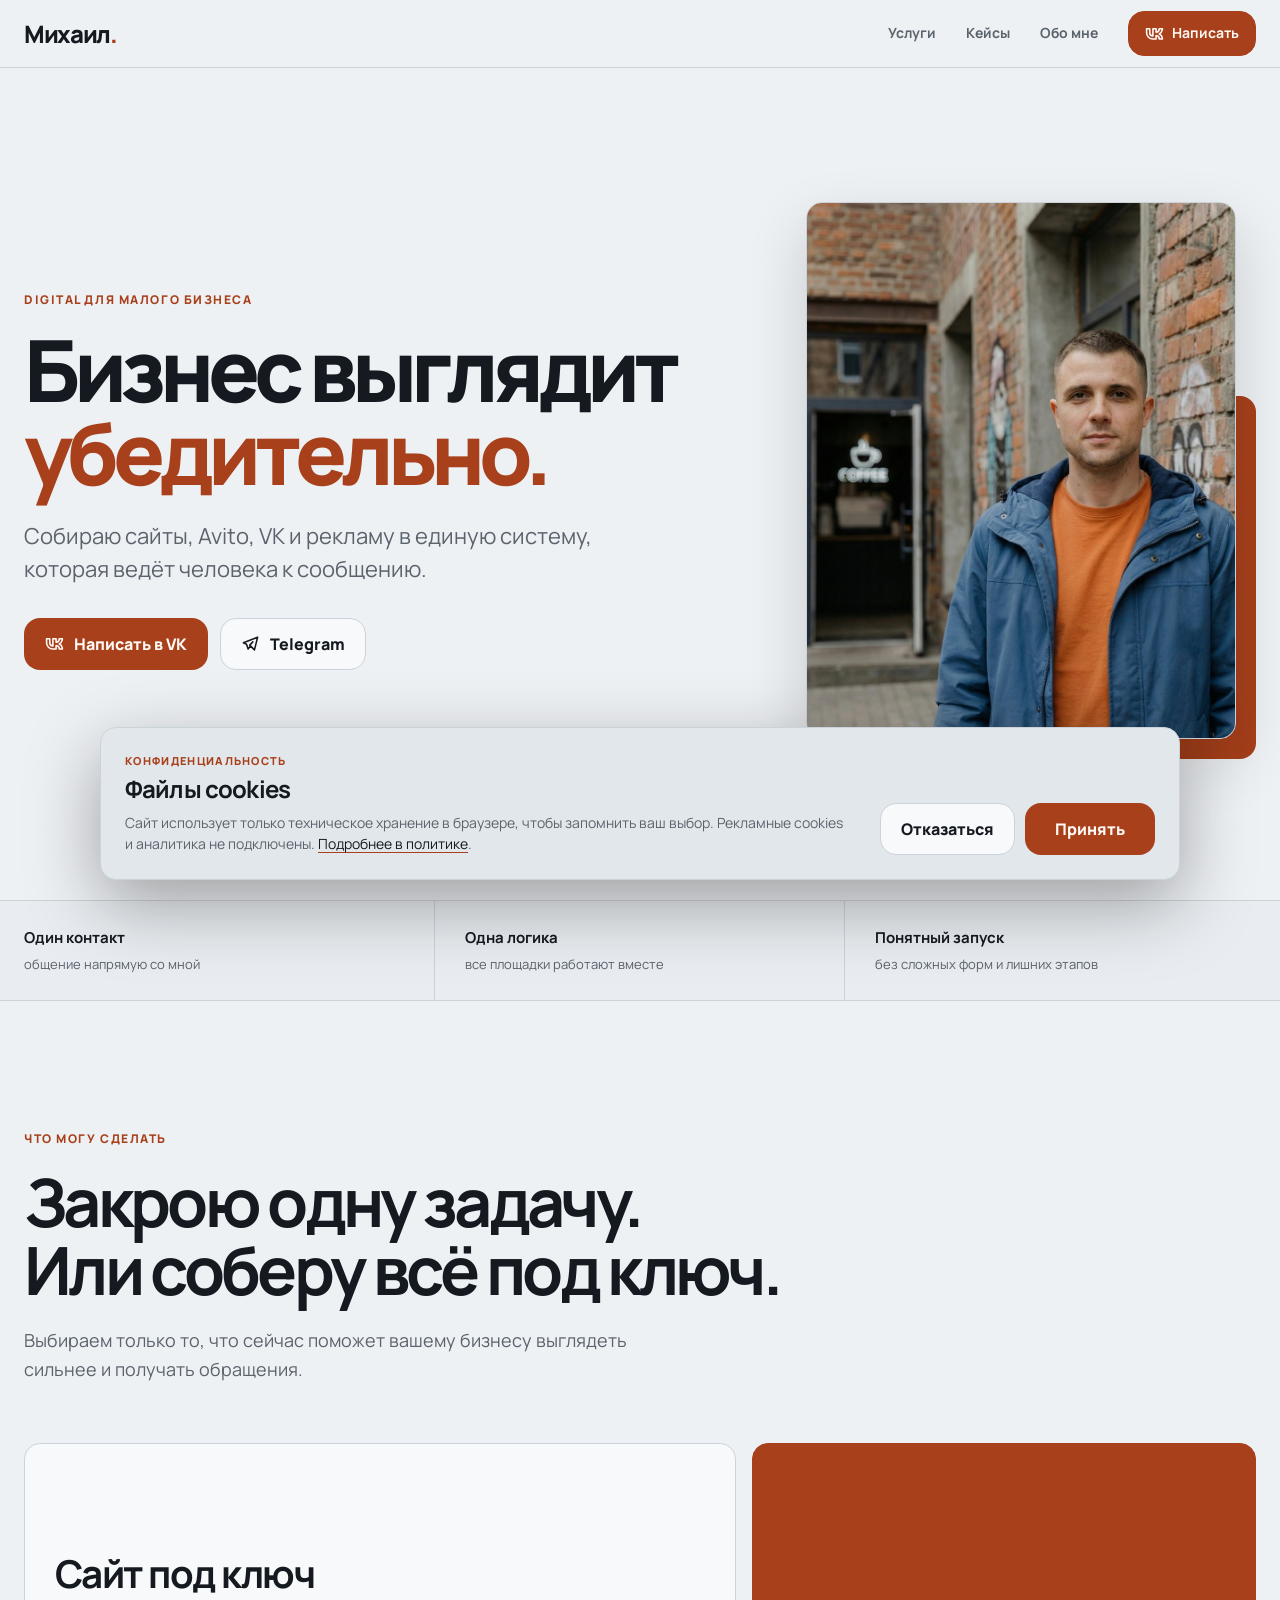
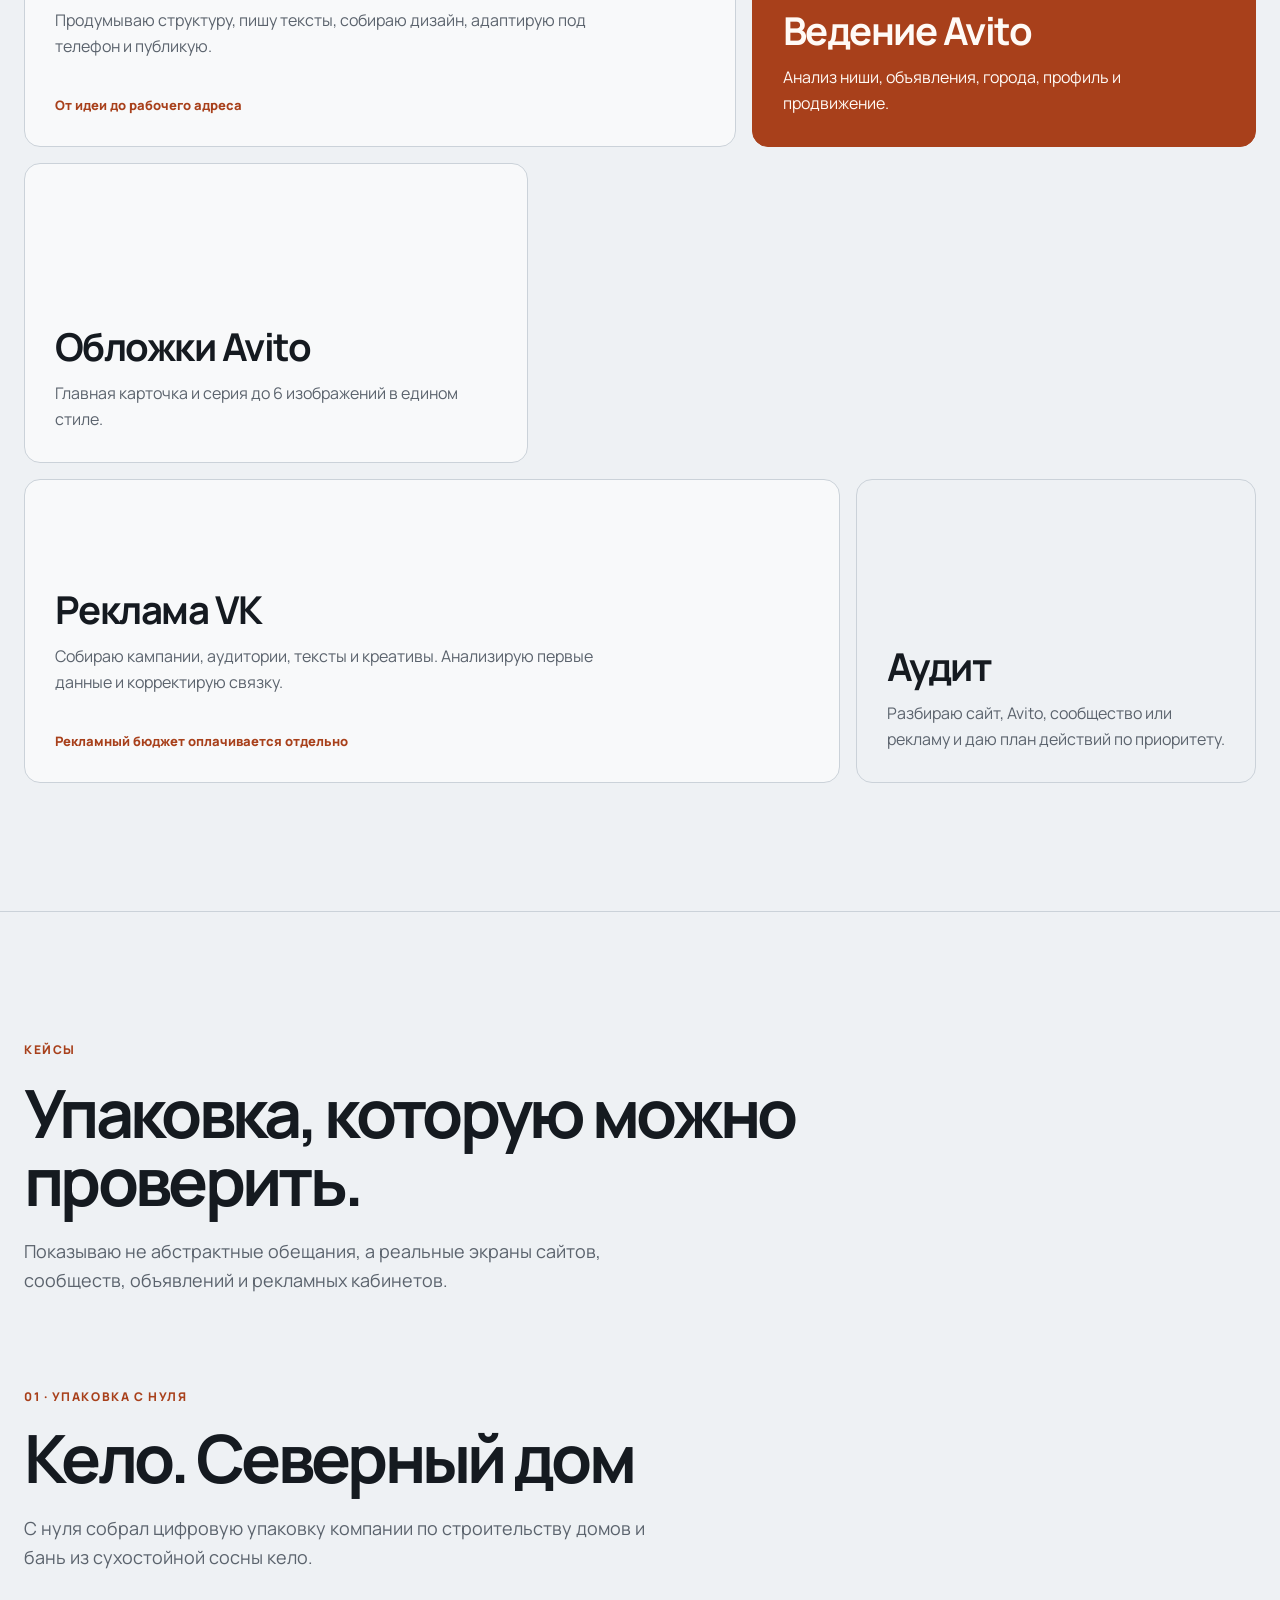
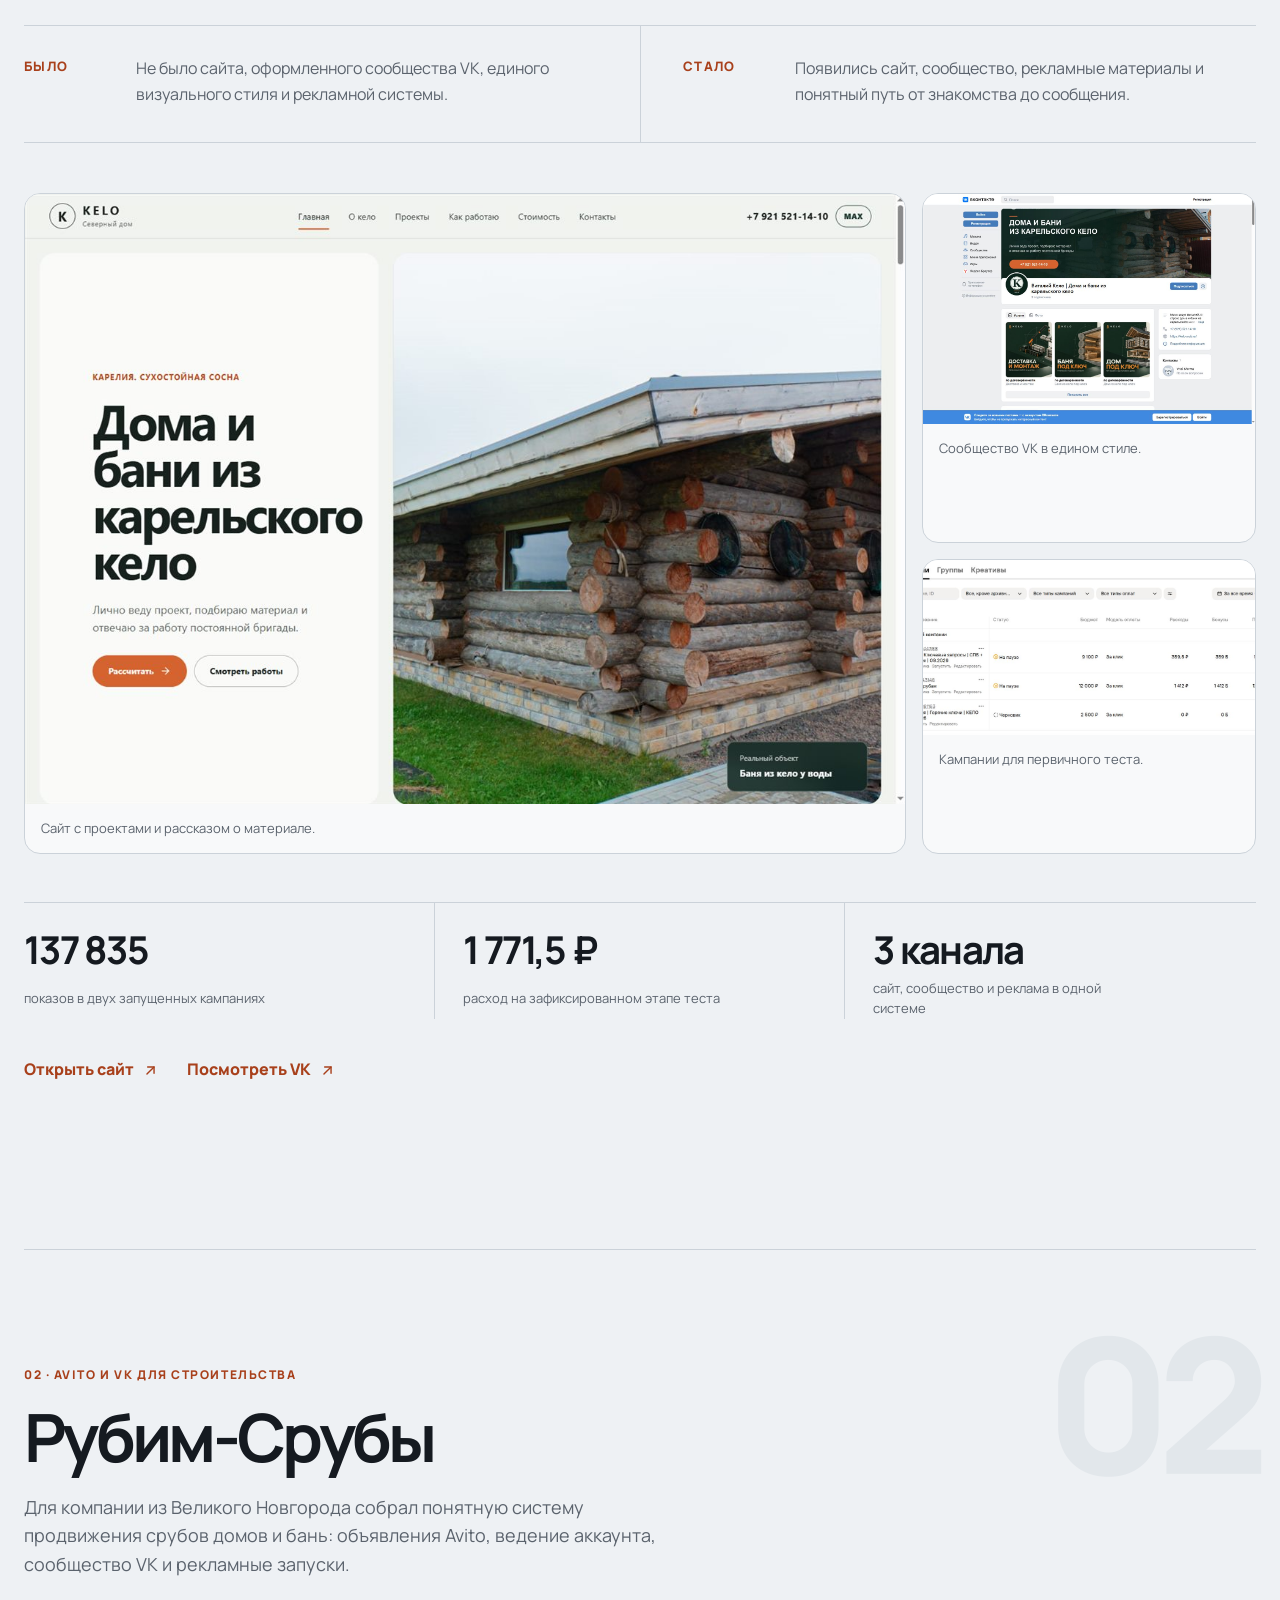
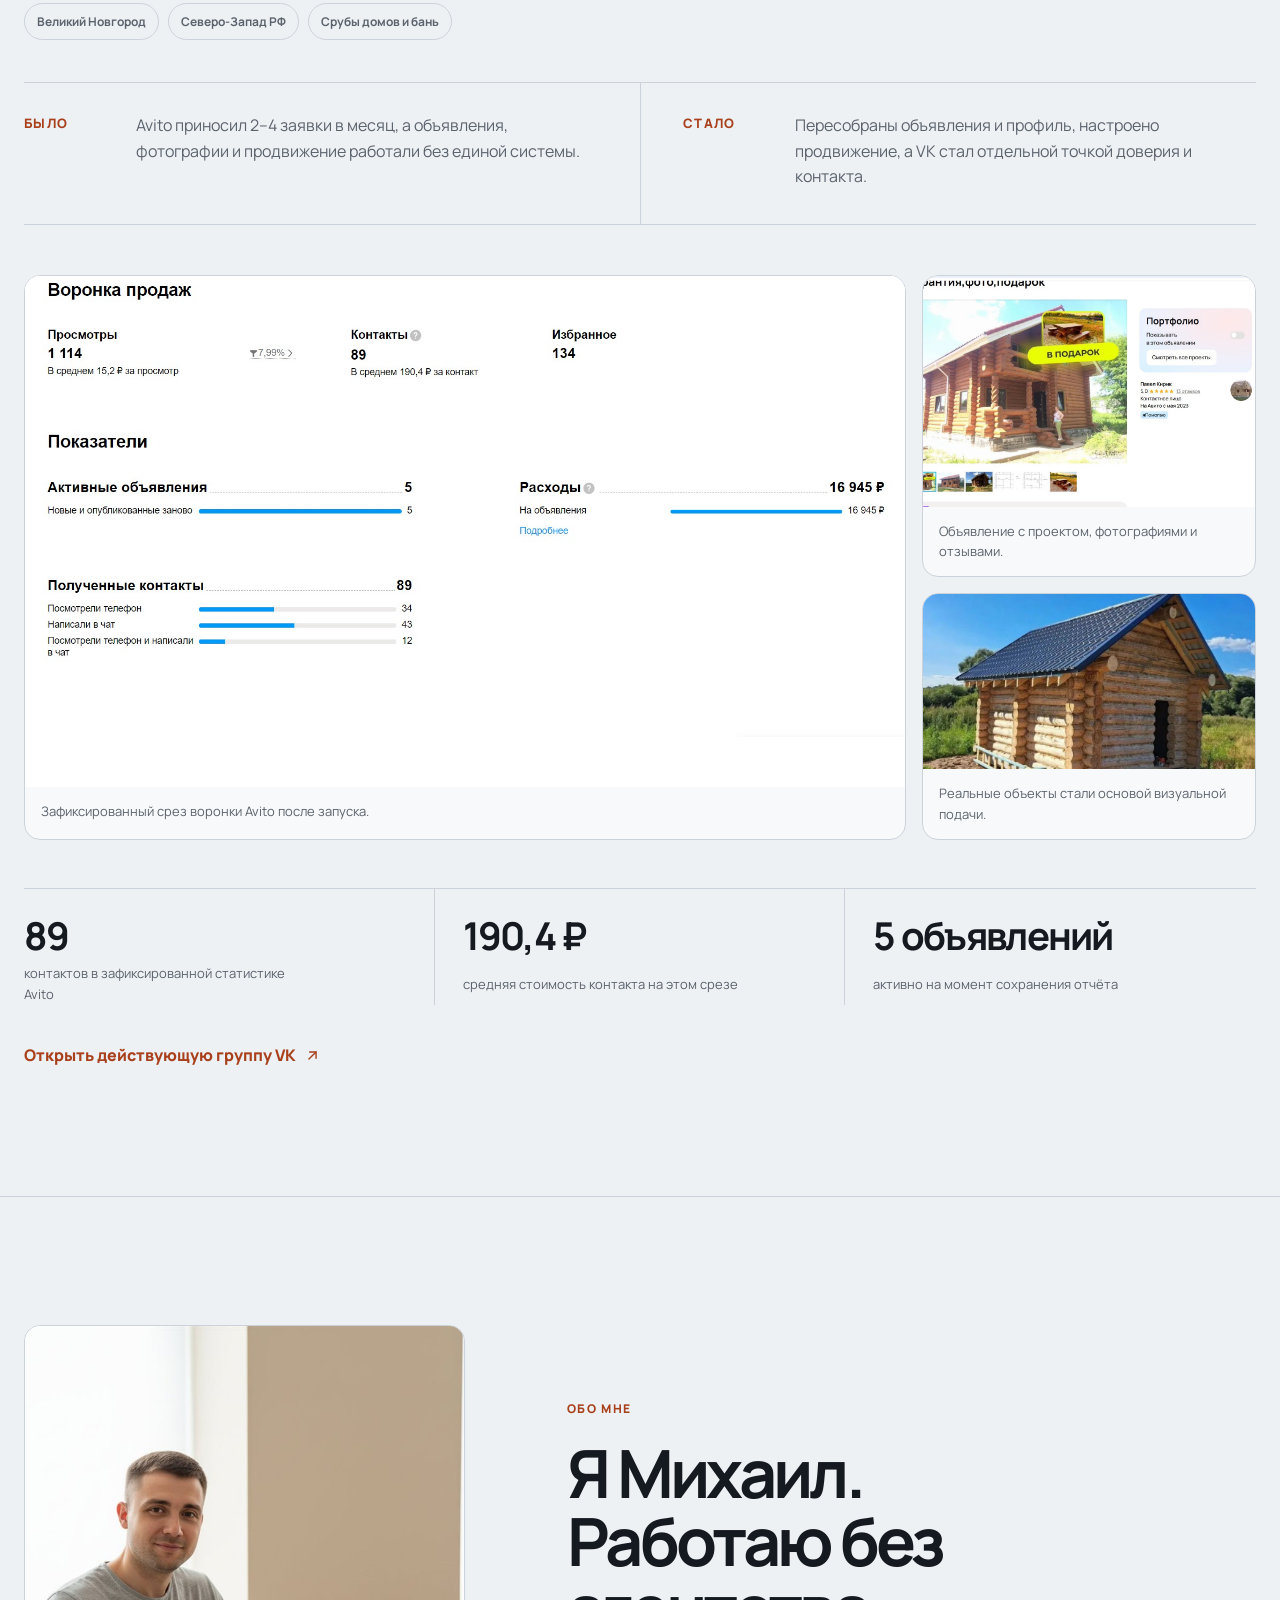
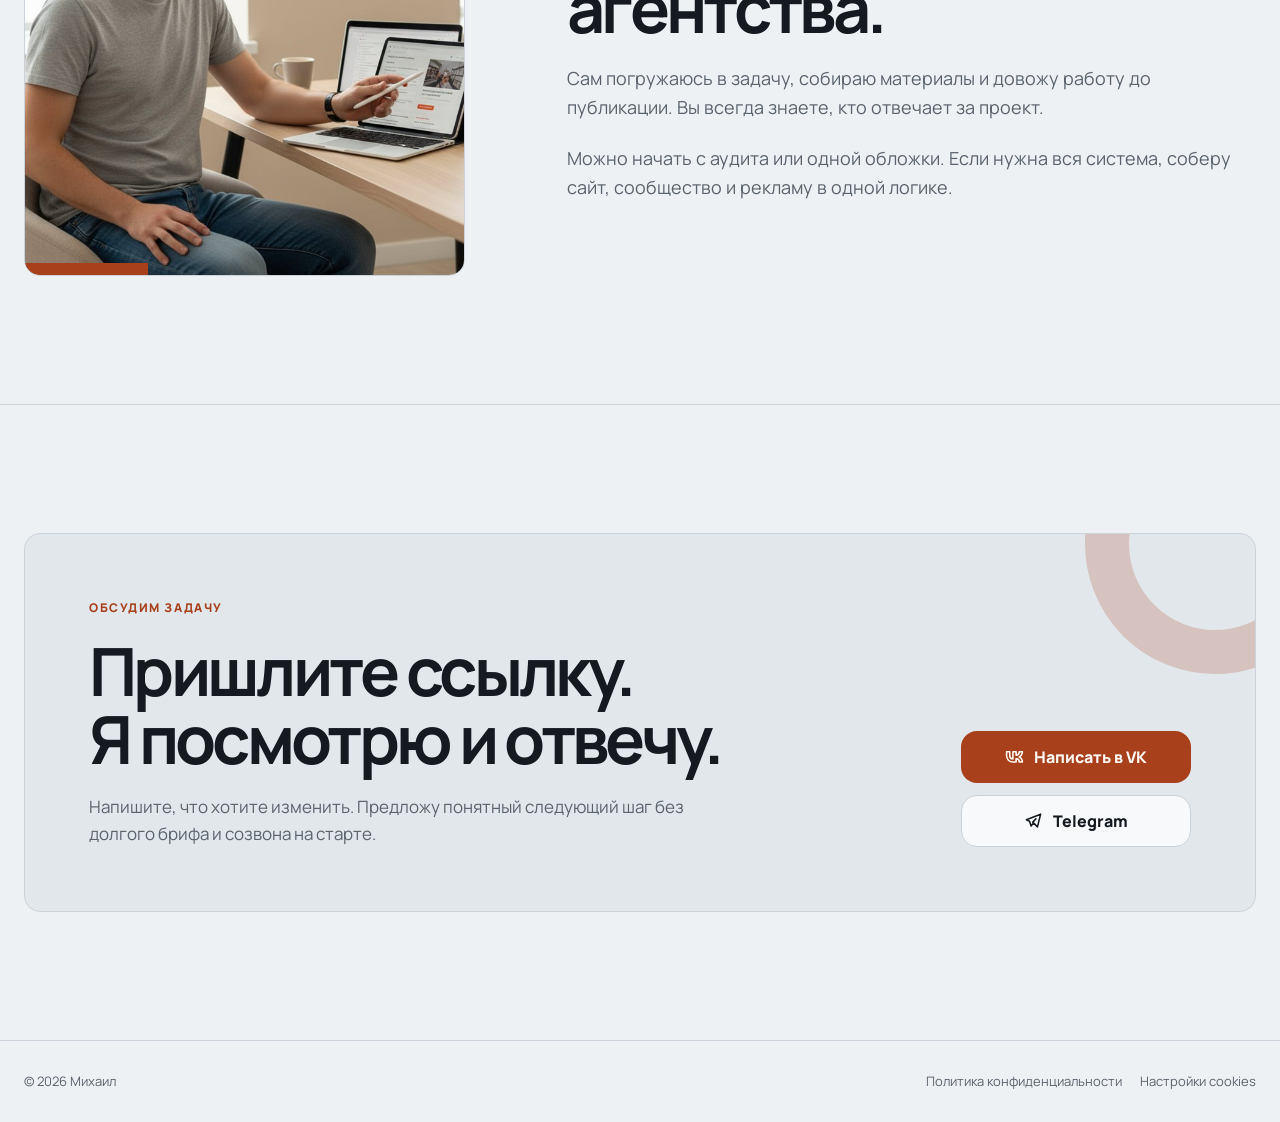
==== index.html @ 9da5b858 "Improve mobile menu and add privacy controls" ====
<!DOCTYPE html>
<html lang="ru">
<head>
  <meta charset="utf-8">
  <meta name="viewport" content="width=device-width, initial-scale=1">
  <title>Михаил | Сайты, Avito, VK и реклама</title>
  <meta name="description" content="Собираю интернет-упаковку бизнеса: сайты, Avito, сообщества VK, дизайн и рекламу. Работаю лично, без агентства.">
  <meta name="theme-color" content="#101318">
  <meta property="og:type" content="website">
  <meta property="og:locale" content="ru_RU">
  <meta property="og:title" content="Михаил | Упаковка бизнеса в интернете">
  <meta property="og:description" content="Сайты, Avito, VK, дизайн и реклама. От идеи до запуска, без агентства.">
  <meta property="og:url" content="https://mixailalecseevich-glitch.github.io/mihailavi-ru/">
  <meta property="og:image" content="https://mixailalecseevich-glitch.github.io/mihailavi-ru/assets/images/og-cover.jpg">
  <link rel="canonical" href="https://mixailalecseevich-glitch.github.io/mihailavi-ru/">
  <link rel="icon" href="assets/images/favicon.png" type="image/png">
  <link rel="preload" href="assets/fonts/manrope-700.ttf" as="font" type="font/ttf" crossorigin>
  <link rel="preload" href="assets/images/mikhail-portrait.jpg" as="image" fetchpriority="high">
  <link rel="stylesheet" href="assets/fonts/manrope.css">
  <link rel="stylesheet" href="css/style.css">
  <script src="js/main.js" defer></script>
</head>
<body>
  <a class="skip-link" href="#main">Перейти к содержанию</a>

  <header class="site-header" data-header>
    <div class="shell header-inner">
      <a class="brand" href="#top" aria-label="Михаил, на главную">Михаил<span aria-hidden="true">.</span></a>
      <button class="menu-button" type="button" aria-expanded="false" aria-controls="site-nav" data-menu-button>
        <span class="menu-button-label">Меню</span>
        <span class="menu-button-lines" aria-hidden="true"><i></i><i></i></span>
      </button>
      <nav class="site-nav" id="site-nav" aria-label="Основная навигация" data-menu>
        <a href="#services">Услуги</a>
        <a href="#case">Кейсы</a>
        <a href="#about">Обо мне</a>
        <a class="nav-contact" href="https://vk.me/mixail_avito" target="_blank" rel="noopener"><span class="icon icon-vk" aria-hidden="true"></span>Написать</a>
      </nav>
    </div>
  </header>

  <main id="main">
    <section class="hero" id="top">
      <div class="shell hero-grid">
        <div class="hero-copy">
          <p class="kicker">Digital для малого бизнеса</p>
          <h1>Бизнес выглядит <span>убедительно.</span></h1>
          <p class="hero-lead">Собираю сайты, Avito, VK и рекламу в единую систему, которая ведёт человека к сообщению.</p>
          <div class="hero-actions" role="group" aria-label="Связаться с Михаилом">
            <a class="button button-primary" href="https://vk.me/mixail_avito" target="_blank" rel="noopener"><span class="icon icon-vk" aria-hidden="true"></span>Написать в VK</a>
            <a class="button button-secondary" href="https://t.me/Mixail_AVITO" target="_blank" rel="noopener"><span class="icon icon-telegram" aria-hidden="true"></span>Telegram</a>
          </div>
        </div>

        <figure class="hero-photo">
          <div class="hero-photo-frame">
            <img src="assets/images/mikhail-portrait.jpg" width="1000" height="1200" alt="Михаил, специалист по сайтам, Avito и VK" fetchpriority="high">
          </div>
        </figure>
      </div>
    </section>

    <section class="proof-strip" aria-label="Принципы работы">
      <div class="shell proof-grid">
        <p><strong>Один контакт</strong><span>общение напрямую со мной</span></p>
        <p><strong>Одна логика</strong><span>все площадки работают вместе</span></p>
        <p><strong>Понятный запуск</strong><span>без сложных форм и лишних этапов</span></p>
      </div>
    </section>

    <section class="section services" id="services">
      <div class="shell">
        <header class="section-heading">
          <p class="kicker">Что могу сделать</p>
          <h2>Закрою одну задачу.<br>Или соберу всё под ключ.</h2>
          <p>Выбираем только то, что сейчас поможет вашему бизнесу выглядеть сильнее и получать обращения.</p>
        </header>

        <div class="service-grid">
          <article class="service-card service-card-wide">
            <span class="service-icon icon-site" aria-hidden="true"></span>
            <div><h3>Сайт под ключ</h3><p>Продумываю структуру, пишу тексты, собираю дизайн, адаптирую под телефон и публикую.</p></div>
            <span class="service-note">От идеи до рабочего адреса</span>
          </article>
          <article class="service-card service-card-compact service-card-accent">
            <span class="service-icon icon-avito" aria-hidden="true"></span>
            <div><h3>Ведение Avito</h3><p>Анализ ниши, объявления, города, профиль и продвижение.</p></div>
          </article>
          <article class="service-card service-card-compact">
            <span class="service-icon icon-covers" aria-hidden="true"></span>
            <div><h3>Обложки Avito</h3><p>Главная карточка и серия до 6 изображений в едином стиле.</p></div>
          </article>
          <article class="service-card service-card-wide service-card-photo">
            <span class="service-icon icon-vk" aria-hidden="true"></span>
            <div><h3>Оформление VK</h3><p>Обложка, описание, витрина услуг, закреплённый пост и структура контента.</p></div>
            <span class="service-note">Новая группа или полная переупаковка</span>
          </article>
          <article class="service-card service-card-wide">
            <span class="service-icon icon-ads" aria-hidden="true"></span>
            <div><h3>Реклама VK</h3><p>Собираю кампании, аудитории, тексты и креативы. Анализирую первые данные и корректирую связку.</p></div>
            <span class="service-note">Рекламный бюджет оплачивается отдельно</span>
          </article>
          <article class="service-card service-card-compact service-card-outline">
            <span class="service-icon icon-audit" aria-hidden="true"></span>
            <div><h3>Аудит</h3><p>Разбираю сайт, Avito, сообщество или рекламу и даю план действий по приоритету.</p></div>
          </article>
        </div>
      </div>
    </section>

    <section class="section case" id="case">
      <div class="shell">
        <header class="section-heading case-overview">
          <p class="kicker">Кейсы</p>
          <h2>Упаковка, которую можно проверить.</h2>
          <p>Показываю не абстрактные обещания, а реальные экраны сайтов, сообществ, объявлений и рекламных кабинетов.</p>
        </header>

        <article class="project-case">
          <header class="section-heading case-intro">
            <p class="case-label">01 · упаковка с нуля</p>
            <h3>Кело. Северный дом</h3>
            <p>С нуля собрал цифровую упаковку компании по строительству домов и бань из сухостойной сосны кело.</p>
          </header>

          <div class="case-story">
            <div class="case-state"><span>Было</span><p>Не было сайта, оформленного сообщества VK, единого визуального стиля и рекламной системы.</p></div>
            <div class="case-state case-state-result"><span>Стало</span><p>Появились сайт, сообщество, рекламные материалы и понятный путь от знакомства до сообщения.</p></div>
          </div>

          <div class="case-gallery">
            <figure class="case-main-shot"><img src="assets/images/kelo-site.jpg" width="1200" height="833" loading="lazy" alt="Главный экран сайта Кело Северный дом"><figcaption>Сайт с проектами и рассказом о материале.</figcaption></figure>
            <div class="case-side-shots">
              <figure><img src="assets/images/kelo-vk.jpg" width="1200" height="833" loading="lazy" alt="Оформленное сообщество Кело Северный дом во ВКонтакте"><figcaption>Сообщество VK в едином стиле.</figcaption></figure>
              <figure><img src="assets/images/kelo-ads.jpg" width="1200" height="515" loading="lazy" alt="Рекламные кампании проекта Кело в кабинете VK"><figcaption>Кампании для первичного теста.</figcaption></figure>
            </div>
          </div>

          <div class="case-facts">
            <p><strong>137 835</strong><span>показов в двух запущенных кампаниях</span></p>
            <p><strong>1 771,5 ₽</strong><span>расход на зафиксированном этапе теста</span></p>
            <p><strong>3 канала</strong><span>сайт, сообщество и реклама в одной системе</span></p>
          </div>

          <div class="case-links">
            <a class="text-link" href="https://kelo-srub.ru/" target="_blank" rel="noopener">Открыть сайт<span class="icon icon-arrow" aria-hidden="true"></span></a>
            <a class="text-link" href="https://vk.ru/kelosevernyidom" target="_blank" rel="noopener">Посмотреть VK<span class="icon icon-arrow" aria-hidden="true"></span></a>
          </div>
        </article>

        <article class="project-case project-case-srub" id="case-sruby">
          <header class="section-heading case-intro">
            <p class="case-label">02 · Avito и VK для строительства</p>
            <h3>Рубим-Срубы</h3>
            <p>Для компании из Великого Новгорода собрал понятную систему продвижения срубов домов и бань: объявления Avito, ведение аккаунта, сообщество VK и рекламные запуски.</p>
          </header>

          <div class="case-meta">
            <span>Великий Новгород</span>
            <span>Северо-Запад РФ</span>
            <span>Срубы домов и бань</span>
          </div>

          <div class="case-story">
            <div class="case-state"><span>Было</span><p>Avito приносил 2–4 заявки в месяц, а объявления, фотографии и продвижение работали без единой системы.</p></div>
            <div class="case-state case-state-result"><span>Стало</span><p>Пересобраны объявления и профиль, настроено продвижение, а VK стал отдельной точкой доверия и контакта.</p></div>
          </div>

          <div class="case-gallery case-gallery-reverse">
            <figure class="case-main-shot case-main-shot-stats"><img src="assets/images/srub-avito-stats.jpg" width="1600" height="870" loading="lazy" alt="Статистика продвижения объявлений срубов на Avito"><figcaption>Зафиксированный срез воронки Avito после запуска.</figcaption></figure>
            <div class="case-side-shots">
              <figure><img src="assets/images/srub-avito-listing.jpg" width="1500" height="798" loading="lazy" alt="Оформленное объявление о строительстве сруба на Avito"><figcaption>Объявление с проектом, фотографиями и отзывами.</figcaption></figure>
              <figure class="case-photo-shot"><img src="assets/images/srub-house.jpg" width="880" height="868" loading="lazy" alt="Построенная баня из бревна"><figcaption>Реальные объекты стали основой визуальной подачи.</figcaption></figure>
            </div>
          </div>

          <div class="case-facts">
            <p><strong>89</strong><span>контактов в зафиксированной статистике Avito</span></p>
            <p><strong>190,4 ₽</strong><span>средняя стоимость контакта на этом срезе</span></p>
            <p><strong>5 объявлений</strong><span>активно на момент сохранения отчёта</span></p>
          </div>

          <div class="case-links">
            <a class="text-link" href="https://vk.ru/rubim_srubi53" target="_blank" rel="noopener">Открыть действующую группу VK<span class="icon icon-arrow" aria-hidden="true"></span></a>
          </div>
        </article>
      </div>
    </section>

    <section class="section about" id="about">
      <div class="shell about-grid">
        <figure class="about-photo"><img src="assets/images/mikhail-work.jpg" width="900" height="900" loading="lazy" alt="Михаил работает над проектом за столом"></figure>
        <div class="about-copy">
          <p class="kicker">Обо мне</p>
          <h2>Я Михаил.<br>Работаю без агентства.</h2>
          <p>Сам погружаюсь в задачу, собираю материалы и довожу работу до публикации. Вы всегда знаете, кто отвечает за проект.</p>
          <p>Можно начать с аудита или одной обложки. Если нужна вся система, соберу сайт, сообщество и рекламу в одной логике.</p>
        </div>
      </div>
    </section>

    <section class="section contact" id="contact">
      <div class="shell contact-panel">
        <div class="contact-copy">
          <p class="kicker">Обсудим задачу</p>
          <h2>Пришлите ссылку.<br>Я посмотрю и отвечу.</h2>
          <p>Напишите, что хотите изменить. Предложу понятный следующий шаг без долгого брифа и созвона на старте.</p>
        </div>
        <div class="contact-actions">
          <a class="button button-primary" href="https://vk.me/mixail_avito" target="_blank" rel="noopener"><span class="icon icon-vk" aria-hidden="true"></span>Написать в VK</a>
          <a class="button button-secondary" href="https://t.me/Mixail_AVITO" target="_blank" rel="noopener"><span class="icon icon-telegram" aria-hidden="true"></span>Telegram</a>
        </div>
      </div>
    </section>
  </main>

  <footer class="site-footer">
    <div class="shell footer-inner">
      <p>© <span data-year>2026</span> Михаил</p>
      <nav class="footer-links" aria-label="Правовая информация">
        <a href="privacy.html">Политика конфиденциальности</a>
        <button type="button" data-cookie-settings>Настройки cookies</button>
      </nav>
    </div>
  </footer>

  <aside class="cookie-banner" data-cookie-banner role="dialog" aria-labelledby="cookie-title" aria-describedby="cookie-description" hidden>
    <div class="cookie-copy">
      <p class="cookie-label">Конфиденциальность</p>
      <h2 id="cookie-title">Файлы cookies</h2>
      <p id="cookie-description">Сайт использует только техническое хранение в браузере, чтобы запомнить ваш выбор. Рекламные cookies и аналитика не подключены. <a href="privacy.html">Подробнее в политике</a>.</p>
    </div>
    <div class="cookie-actions" role="group" aria-label="Выбор использования cookies">
      <button class="button button-secondary" type="button" data-cookie-reject>Отказаться</button>
      <button class="button button-primary" type="button" data-cookie-accept>Принять</button>
    </div>
  </aside>
</body>
</html>
---- assets/fonts/manrope.css ----
@font-face{font-family:"Manrope";font-style:normal;font-weight:400;font-display:swap;src:url("manrope-400.ttf") format("truetype")}
@font-face{font-family:"Manrope";font-style:normal;font-weight:500;font-display:swap;src:url("manrope-500.ttf") format("truetype")}
@font-face{font-family:"Manrope";font-style:normal;font-weight:600;font-display:swap;src:url("manrope-600.ttf") format("truetype")}
@font-face{font-family:"Manrope";font-style:normal;font-weight:700;font-display:swap;src:url("manrope-700.ttf") format("truetype")}
@font-face{font-family:"Manrope";font-style:normal;font-weight:800;font-display:swap;src:url("manrope-800.ttf") format("truetype")}
---- css/style.css ----
:root{
  color-scheme:dark light;
  --bg:#101318;
  --surface:#171b21;
  --surface-strong:#202630;
  --surface-soft:#14181e;
  --text:#f1f2ee;
  --muted:#a7adb6;
  --line:#313843;
  --accent:#e66f3e;
  --accent-hover:#f17e4e;
  --accent-ink:#17130f;
  --header:rgba(16,19,24,.9);
  --photo-caption:#f1f2ee;
  --radius:16px;
  --shell:1240px;
  --header-height:68px;
  --focus:#ffb28f;
}

@media (prefers-color-scheme:light){
  :root{
    --bg:#eef1f4;
    --surface:#f8f9fa;
    --surface-strong:#e2e7eb;
    --surface-soft:#e9edf1;
    --text:#151a20;
    --muted:#5b636d;
    --line:#cbd2d9;
    --accent:#a8401b;
    --accent-hover:#8f3415;
    --accent-ink:#fffaf6;
    --header:rgba(238,241,244,.9);
    --focus:#833316;
  }
}

*,*::before,*::after{box-sizing:border-box}
html{scroll-behavior:smooth;scroll-padding-top:var(--header-height)}
body{margin:0;background:var(--bg);color:var(--text);font-family:"Manrope","Segoe UI",Arial,sans-serif;font-size:16px;line-height:1.6;text-rendering:optimizeLegibility}
body.menu-open{overflow:hidden}
img{display:block;max-width:100%;height:auto}
a{color:inherit;text-decoration:none}
button{font:inherit}
p,h1,h2,h3,figure{margin:0}

:focus-visible{outline:2px solid var(--focus);outline-offset:4px}
.skip-link{position:fixed;left:16px;top:12px;z-index:1000;padding:10px 14px;background:var(--accent);color:var(--accent-ink);border-radius:var(--radius);transform:translateY(-160%)}
.skip-link:focus{transform:translateY(0)}
.shell{width:min(calc(100% - 48px),var(--shell));margin-inline:auto}

.icon,.service-icon{display:inline-block;flex:0 0 auto;background-color:currentColor;-webkit-mask-repeat:no-repeat;mask-repeat:no-repeat;-webkit-mask-position:center;mask-position:center;-webkit-mask-size:contain;mask-size:contain}
.icon{width:19px;height:19px}
.icon-site{-webkit-mask-image:url("../assets/icons/world-www.svg");mask-image:url("../assets/icons/world-www.svg")}
.icon-avito{-webkit-mask-image:url("../assets/icons/clipboard-text.svg");mask-image:url("../assets/icons/clipboard-text.svg")}
.icon-covers{-webkit-mask-image:url("../assets/icons/photo-edit.svg");mask-image:url("../assets/icons/photo-edit.svg")}
.icon-vk{-webkit-mask-image:url("../assets/icons/brand-vk.svg");mask-image:url("../assets/icons/brand-vk.svg")}
.icon-ads{-webkit-mask-image:url("../assets/icons/speakerphone.svg");mask-image:url("../assets/icons/speakerphone.svg")}
.icon-audit{-webkit-mask-image:url("../assets/icons/zoom-check.svg");mask-image:url("../assets/icons/zoom-check.svg")}
.icon-telegram{-webkit-mask-image:url("../assets/icons/brand-telegram.svg");mask-image:url("../assets/icons/brand-telegram.svg")}
.icon-arrow{-webkit-mask-image:url("../assets/icons/arrow-up-right.svg");mask-image:url("../assets/icons/arrow-up-right.svg")}

.site-header{position:sticky;top:0;z-index:50;height:var(--header-height);background:var(--header);border-bottom:1px solid var(--line);backdrop-filter:blur(14px)}
.header-inner{height:100%;display:flex;align-items:center;justify-content:space-between;gap:32px}
.brand{font-size:24px;font-weight:800;letter-spacing:-.055em;line-height:1}
.brand span{color:var(--accent)}
.site-nav{display:flex;align-items:center;gap:30px;font-size:14px;font-weight:650}
.site-nav>a:not(.nav-contact){color:var(--muted);transition:color .2s ease}
.site-nav>a:not(.nav-contact):hover{color:var(--text)}
.nav-contact{display:inline-flex;align-items:center;gap:8px;padding:10px 16px;border:1px solid var(--accent);border-radius:var(--radius);background:var(--accent);color:var(--accent-ink);transition:background .2s ease,transform .2s ease}
.nav-contact:hover{background:var(--accent-hover);transform:translateY(-1px)}
.nav-contact:active{transform:scale(.98)}
.menu-button{display:none;border:0;background:transparent;color:var(--text);padding:8px;align-items:center;gap:10px;cursor:pointer}
.menu-button-label{font-size:13px;font-weight:700}
.menu-button-lines{display:grid;gap:5px;width:22px}
.menu-button-lines i{display:block;height:2px;background:currentColor;transition:transform .2s ease}

.hero{min-height:calc(100dvh - var(--header-height));display:flex;align-items:center;padding:48px 0 56px}
.hero-grid{display:grid;grid-template-columns:minmax(0,7fr) minmax(340px,5fr);gap:clamp(42px,7vw,104px);align-items:center}
.hero-copy{position:relative;z-index:1}
.kicker{margin-bottom:20px;color:var(--accent);font-size:12px;font-weight:800;letter-spacing:.13em;text-transform:uppercase}
.hero h1{max-width:760px;font-size:clamp(52px,6.7vw,88px);line-height:.96;letter-spacing:-.07em;font-weight:800}
.hero h1 span{display:block;color:var(--accent)}
.hero-lead{max-width:620px;margin-top:26px;color:var(--muted);font-size:clamp(18px,1.8vw,22px);line-height:1.5}
.hero-actions,.contact-actions{display:flex;flex-wrap:wrap;gap:12px;margin-top:32px}
.button{min-height:52px;display:inline-flex;align-items:center;justify-content:center;gap:10px;padding:13px 20px;border:1px solid transparent;border-radius:var(--radius);font-weight:750;line-height:1;white-space:nowrap;transition:background .2s ease,border-color .2s ease,color .2s ease,transform .2s ease}
.button:active{transform:scale(.98)}
.button-primary{background:var(--accent);color:var(--accent-ink)}
.button-primary:hover{background:var(--accent-hover)}
.button-secondary{border-color:var(--line);background:var(--surface);color:var(--text)}
.button-secondary:hover{border-color:var(--accent);color:var(--accent)}
.hero-photo{position:relative;max-width:450px;justify-self:end;padding:0 20px 20px 0}
.hero-photo::before{content:"";position:absolute;right:0;bottom:0;width:68%;height:65%;border-radius:var(--radius);background:var(--accent)}
.hero-photo-frame{position:relative;z-index:1;overflow:hidden;border:1px solid var(--line);border-radius:var(--radius);background:var(--surface);box-shadow:0 24px 60px rgba(0,0,0,.16)}
.hero-photo img{width:100%;aspect-ratio:4/5;object-fit:cover;object-position:center 28%}

.proof-strip{border-top:1px solid var(--line);border-bottom:1px solid var(--line);background:var(--surface-soft)}
.proof-grid{display:grid;grid-template-columns:repeat(3,1fr)}
.proof-grid p{display:grid;gap:4px;padding:25px 30px;border-right:1px solid var(--line)}
.proof-grid p:first-child{padding-left:0}
.proof-grid p:last-child{border-right:0}
.proof-grid strong{font-size:15px}
.proof-grid span{color:var(--muted);font-size:13px}

.section{padding:clamp(90px,10vw,140px) 0;border-bottom:1px solid var(--line)}
.section-heading{max-width:840px;margin-bottom:60px}
.section-heading h2,.section-heading h3,.about-copy h2,.contact h2{font-size:clamp(40px,5.2vw,68px);line-height:1.02;letter-spacing:-.055em}
.section-heading>p:last-child{max-width:650px;margin-top:22px;color:var(--muted);font-size:18px}

.service-grid{display:grid;grid-template-columns:repeat(12,minmax(0,1fr));gap:16px}
.service-card{grid-column:span 7;min-height:300px;display:flex;flex-direction:column;justify-content:space-between;gap:36px;padding:30px;border:1px solid var(--line);border-radius:var(--radius);background:var(--surface);transition:transform .25s ease,border-color .25s ease,background .25s ease}
.service-card:nth-child(2),.service-card:nth-child(3){grid-column:span 5}
.service-card:nth-child(4){grid-column:span 7}
.service-card:nth-child(5){grid-column:span 8}
.service-card:nth-child(6){grid-column:span 4}
.service-card:hover{transform:translateY(-4px);border-color:var(--accent)}
.service-icon{width:44px;height:44px;color:var(--accent)}
.service-card h3{font-size:clamp(27px,3vw,40px);line-height:1.04;letter-spacing:-.04em}
.service-card p{max-width:580px;margin-top:14px;color:var(--muted);font-size:16px}
.service-note{color:var(--accent);font-size:13px;font-weight:750}
.service-card-accent{background:var(--accent);color:var(--accent-ink);border-color:var(--accent)}
.service-card-accent .service-icon,.service-card-accent p{color:var(--accent-ink)}
.service-card-photo{position:relative;isolation:isolate;overflow:hidden;color:var(--photo-caption);border-color:rgba(255,255,255,.16);background:#171b21}
.service-card-photo::before{content:"";position:absolute;inset:0;z-index:-2;background:url("../assets/images/kelo-vk.jpg") center/cover no-repeat;opacity:.27}
.service-card-photo::after{content:"";position:absolute;inset:0;z-index:-1;background:linear-gradient(90deg,rgba(16,19,24,.96),rgba(16,19,24,.58))}
.service-card-photo .service-icon,.service-card-photo .service-note{color:var(--accent)}
.service-card-photo p{color:#cbd0d6}
.service-card-outline{background:transparent}

.case-overview{max-width:930px;margin-bottom:92px}
.case-overview h2{max-width:900px}
.project-case{position:relative}
.project-case+.project-case{margin-top:clamp(108px,13vw,176px);padding-top:clamp(82px,9vw,118px);border-top:1px solid var(--line)}
.project-case+.project-case::before{content:"02";position:absolute;right:0;top:clamp(48px,6vw,78px);color:var(--surface-strong);font-size:clamp(92px,15vw,188px);font-weight:800;line-height:.8;letter-spacing:-.08em;pointer-events:none}
.case-intro{position:relative;z-index:1;margin-bottom:54px}
.case-intro h3{max-width:900px}
.case-label{margin-bottom:18px;color:var(--accent);font-size:12px;font-weight:800;letter-spacing:.13em;text-transform:uppercase}
.case-meta{display:flex;flex-wrap:wrap;gap:9px;margin:-30px 0 42px}
.case-meta span{padding:8px 12px;border:1px solid var(--line);border-radius:999px;color:var(--muted);font-size:12px;font-weight:700}
.case-story{display:grid;grid-template-columns:1fr 1fr;margin-bottom:50px;border-top:1px solid var(--line);border-bottom:1px solid var(--line)}
.case-state{display:grid;grid-template-columns:90px 1fr;gap:22px;padding:30px 42px 34px 0}
.case-state-result{padding-left:42px;border-left:1px solid var(--line)}
.case-state span{color:var(--accent);font-size:13px;font-weight:800;text-transform:uppercase;letter-spacing:.1em}
.case-state p{color:var(--muted)}
.case-gallery{display:grid;grid-template-columns:minmax(0,1.45fr) minmax(280px,.55fr);gap:16px}
.case-gallery figure{overflow:hidden;border:1px solid var(--line);border-radius:var(--radius);background:var(--surface)}
.case-gallery img{width:100%;aspect-ratio:1.44/1;object-fit:cover;object-position:top}
.case-gallery figcaption{padding:14px 16px;color:var(--muted);font-size:13px}
.case-side-shots{display:grid;gap:16px}
.case-side-shots figure:last-child img{aspect-ratio:1.9/1}
.case-main-shot-stats img{aspect-ratio:1.72/1;object-fit:contain;background:#fff}
.case-photo-shot img{object-position:center 45%}
.case-facts{display:grid;grid-template-columns:repeat(3,1fr);margin-top:48px;border-top:1px solid var(--line)}
.case-facts p{display:grid;gap:8px;padding:28px 28px 0;border-right:1px solid var(--line)}
.case-facts p:first-child{padding-left:0}
.case-facts p:last-child{border-right:0}
.case-facts strong{font-size:clamp(29px,3vw,42px);line-height:1;letter-spacing:-.045em}
.case-facts span{max-width:280px;color:var(--muted);font-size:13px}
.case-links{display:flex;flex-wrap:wrap;gap:28px;margin-top:38px}
.text-link{display:inline-flex;align-items:center;gap:8px;color:var(--accent);font-weight:750}
.text-link .icon{width:17px;height:17px;transition:transform .2s ease}
.text-link:hover .icon{transform:translate(2px,-2px)}

.about-grid{display:grid;grid-template-columns:minmax(300px,.78fr) minmax(0,1.22fr);gap:clamp(48px,8vw,118px);align-items:center}
.about-photo{position:relative;overflow:hidden;border:1px solid var(--line);border-radius:var(--radius);background:var(--surface)}
.about-photo::after{content:"";position:absolute;left:0;bottom:0;width:28%;height:12px;background:var(--accent)}
.about-photo img{width:100%;aspect-ratio:4/5;object-fit:cover}
.about-copy{max-width:720px}
.about-copy>p:not(.kicker){margin-top:22px;color:var(--muted);font-size:18px}

.contact{border-bottom:0}
.contact-panel{position:relative;overflow:hidden;display:grid;grid-template-columns:minmax(0,1fr) auto;gap:56px;align-items:end;padding:clamp(36px,5vw,70px);border:1px solid var(--line);border-radius:var(--radius);background:var(--surface-strong)}
.contact-panel::before{content:"";position:absolute;right:-90px;top:-120px;width:260px;aspect-ratio:1;border:44px solid var(--accent);border-radius:50%;opacity:.22;pointer-events:none}
.contact-copy{position:relative;max-width:760px}
.contact-copy>p:last-child{max-width:620px;margin-top:20px;color:var(--muted);font-size:17px}
.contact-actions{position:relative;display:grid;min-width:230px;margin-top:0}

.site-footer{padding:30px 0;border-top:1px solid var(--line)}
.footer-inner{display:flex;justify-content:space-between;gap:24px;color:var(--muted);font-size:13px}
.footer-links{display:flex;flex-wrap:wrap;gap:18px}
.footer-links a,.footer-links button{padding:0;border:0;background:transparent;color:var(--muted);font:inherit;cursor:pointer;text-decoration:underline;text-decoration-color:transparent;text-underline-offset:4px;transition:color .2s ease,text-decoration-color .2s ease}
.footer-links a:hover,.footer-links button:hover{color:var(--text);text-decoration-color:var(--accent)}

.cookie-banner[hidden]{display:none}
.cookie-banner{position:fixed;left:50%;bottom:20px;z-index:100;width:min(calc(100% - 32px),1080px);display:grid;grid-template-columns:minmax(0,1fr) auto;gap:32px;align-items:end;padding:24px;border:1px solid var(--line);border-radius:var(--radius);background:var(--surface-strong);box-shadow:0 24px 72px rgba(0,0,0,.34);transform:translateX(-50%)}
.cookie-copy{max-width:720px}
.cookie-label{margin-bottom:7px;color:var(--accent);font-size:11px;font-weight:800;letter-spacing:.12em;text-transform:uppercase}
.cookie-copy h2{font-size:24px;line-height:1.1;letter-spacing:-.035em}
.cookie-copy>p:last-child{margin-top:9px;color:var(--muted);font-size:14px;line-height:1.55}
.cookie-copy a{color:var(--text);text-decoration:underline;text-decoration-color:var(--accent);text-underline-offset:3px}
.cookie-actions{display:flex;gap:10px}
.cookie-actions .button{min-width:130px;cursor:pointer}

.legal-main{padding:clamp(70px,8vw,112px) 0}
.legal-content{max-width:860px}
.legal-content h1{max-width:820px;font-size:clamp(42px,6vw,72px);line-height:1;letter-spacing:-.06em}
.legal-lead{max-width:720px;margin-top:22px;color:var(--muted);font-size:18px}
.legal-section{margin-top:54px;padding-top:30px;border-top:1px solid var(--line)}
.legal-section h2{font-size:clamp(25px,3vw,34px);line-height:1.15;letter-spacing:-.035em}
.legal-section p,.legal-section li{color:var(--muted)}
.legal-section p{margin-top:14px}
.legal-section ul{margin:14px 0 0;padding-left:20px}
.legal-section li+li{margin-top:8px}
.legal-section a{color:var(--accent);text-decoration:underline;text-underline-offset:3px}

@media (prefers-reduced-motion:no-preference){
  .hero-copy{animation:hero-in .65s cubic-bezier(.16,1,.3,1) both}
  .hero-photo{animation:hero-in .65s .1s cubic-bezier(.16,1,.3,1) both}
  @keyframes hero-in{from{opacity:0;transform:translateY(18px)}to{opacity:1;transform:translateY(0)}}
}

@media (max-width:940px){
  .shell{width:min(calc(100% - 36px),var(--shell))}
  .hero{min-height:auto;padding:58px 0 70px}
  .hero-grid{grid-template-columns:1fr;gap:46px}
  .hero-photo{justify-self:stretch;max-width:none;width:min(100%,560px)}
  .service-card,.service-card:nth-child(n){grid-column:span 6}
  .service-card:nth-child(5){grid-column:span 7}
  .service-card:nth-child(6){grid-column:span 5}
  .case-gallery{grid-template-columns:1fr}
  .case-side-shots{grid-template-columns:1fr 1fr}
  .about-grid{grid-template-columns:1fr;gap:42px}
  .about-photo{max-width:620px}
  .contact-panel{grid-template-columns:1fr;align-items:start}
  .contact-actions{display:flex;min-width:0}
}

@media (max-width:720px){
  :root{--header-height:64px}
  .shell{width:min(calc(100% - 28px),var(--shell))}
  .menu-button{display:flex}
  .site-nav{position:absolute;left:0;right:0;top:100%;height:calc(100dvh - var(--header-height));display:flex;flex-direction:column;align-items:stretch;gap:0;padding:22px 18px 32px;overflow-y:auto;border-top:1px solid var(--line);background-color:var(--bg);box-shadow:0 24px 48px rgba(0,0,0,.28);opacity:1;transform:translateX(102%);transition:transform .24s ease,visibility .24s ease;visibility:hidden}
  .site-nav.is-open{transform:translateX(0);visibility:visible}
  .site-nav a{padding:17px 6px;border-bottom:1px solid var(--line);color:var(--text);font-size:18px}
  .site-nav .nav-contact{justify-content:center;margin-top:20px;border:0}
  .menu-button[aria-expanded="true"] .menu-button-lines i:first-child{transform:translateY(3.5px) rotate(45deg)}
  .menu-button[aria-expanded="true"] .menu-button-lines i:last-child{transform:translateY(-3.5px) rotate(-45deg)}
  .hero{padding:42px 0 56px}
  .hero h1{font-size:clamp(43px,12.3vw,62px)}
  .hero-lead{font-size:17px}
  .hero-actions,.contact-actions{display:grid;grid-template-columns:1fr}
  .hero-photo{width:100%;padding-right:12px;padding-bottom:12px}
  .hero-photo figcaption{margin-top:13px}
  .proof-grid{grid-template-columns:1fr}
  .proof-grid p,.proof-grid p:first-child{padding:18px 0;border-right:0;border-bottom:1px solid var(--line)}
  .proof-grid p:last-child{border-bottom:0}
  .section{padding:76px 0}
  .section-heading{margin-bottom:40px}
  .section-heading h2,.section-heading h3,.about-copy h2,.contact h2{font-size:clamp(37px,10.5vw,52px)}
  .section-heading>p:last-child{font-size:16px}
  .service-grid{grid-template-columns:1fr}
  .service-card,.service-card:nth-child(n){grid-column:1;min-height:250px;padding:24px}
  .case-story{grid-template-columns:1fr}
  .case-overview{margin-bottom:68px}
  .project-case+.project-case{margin-top:94px;padding-top:72px}
  .project-case+.project-case::before{top:46px;font-size:92px}
  .case-meta{margin:-20px 0 32px}
  .case-state,.case-state-result{grid-template-columns:66px 1fr;padding:22px 0}
  .case-state-result{border-left:0;border-top:1px solid var(--line)}
  .case-side-shots{grid-template-columns:1fr}
  .case-facts{grid-template-columns:1fr}
  .case-facts p,.case-facts p:first-child{padding:22px 0;border-right:0;border-bottom:1px solid var(--line)}
  .case-facts p:last-child{border-bottom:0}
  .about-grid{gap:34px}
  .about-copy>p:not(.kicker){font-size:16px}
  .contact-panel{gap:34px;padding:30px 22px}
  .contact-actions{display:grid;min-width:0}
  .footer-inner{flex-direction:column}
  .footer-links{display:grid;gap:10px}
  .footer-links a,.footer-links button{text-align:left}
  .cookie-banner{bottom:10px;width:calc(100% - 20px);grid-template-columns:1fr;gap:18px;padding:20px}
  .cookie-actions{display:grid;grid-template-columns:1fr 1fr}
  .cookie-actions .button{min-width:0;padding-inline:12px}
  .legal-main{padding:58px 0 76px}
  .legal-lead{font-size:16px}
}

@media (prefers-reduced-motion:reduce){
  html{scroll-behavior:auto}
  *,*::before,*::after{transition-duration:.01ms!important;animation-duration:.01ms!important;animation-iteration-count:1!important}
}
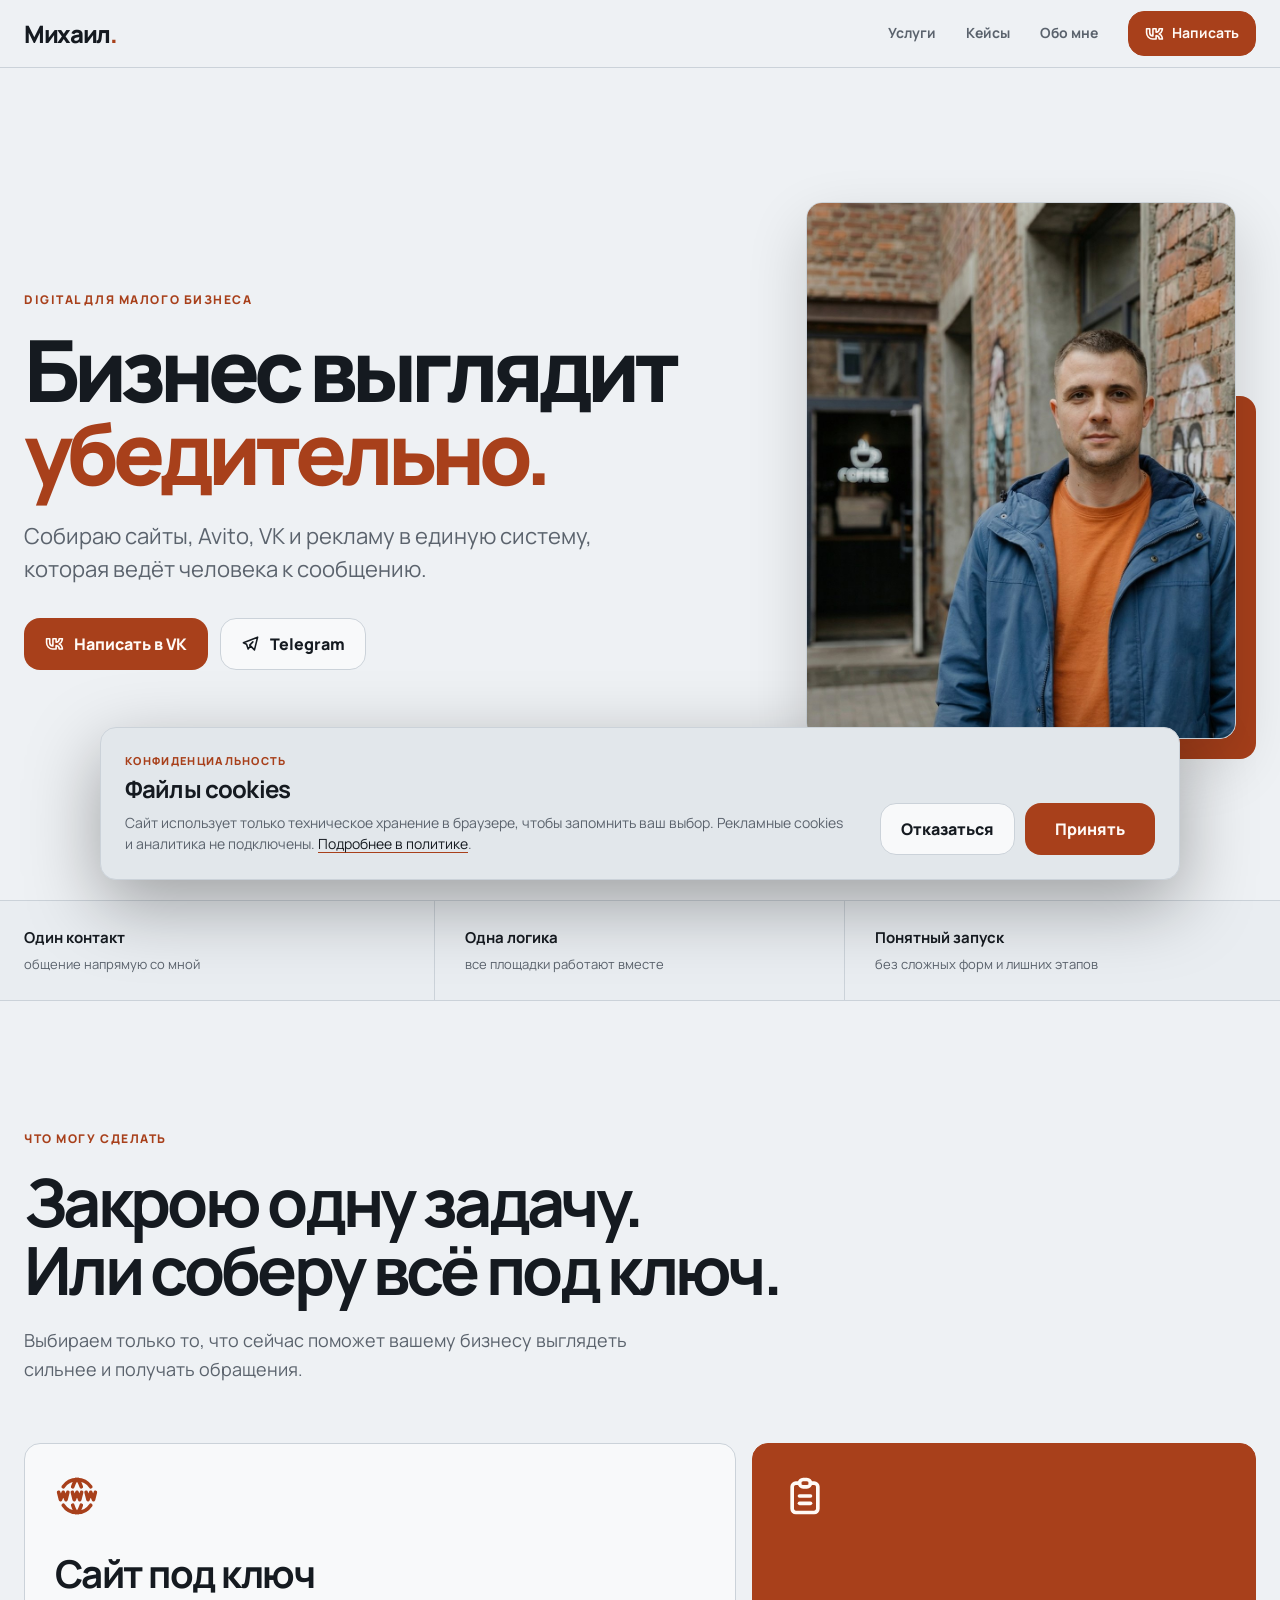
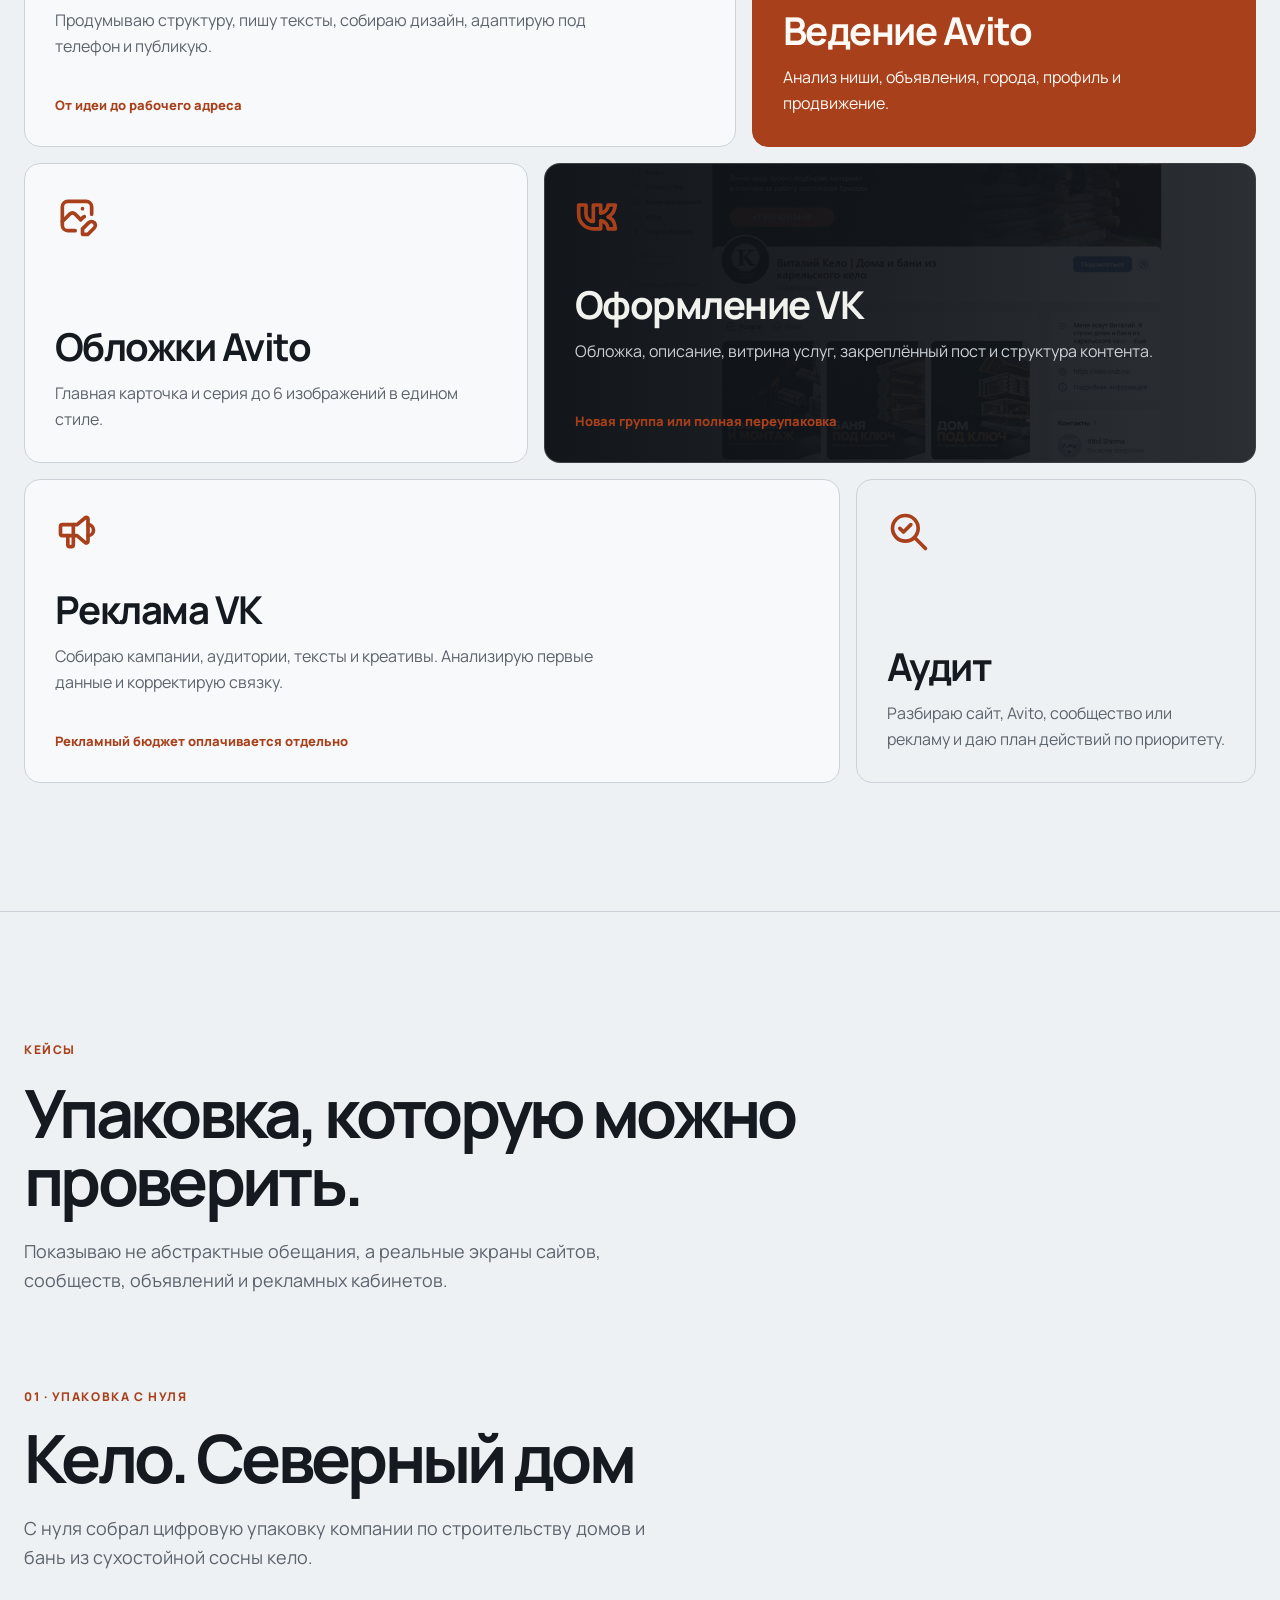
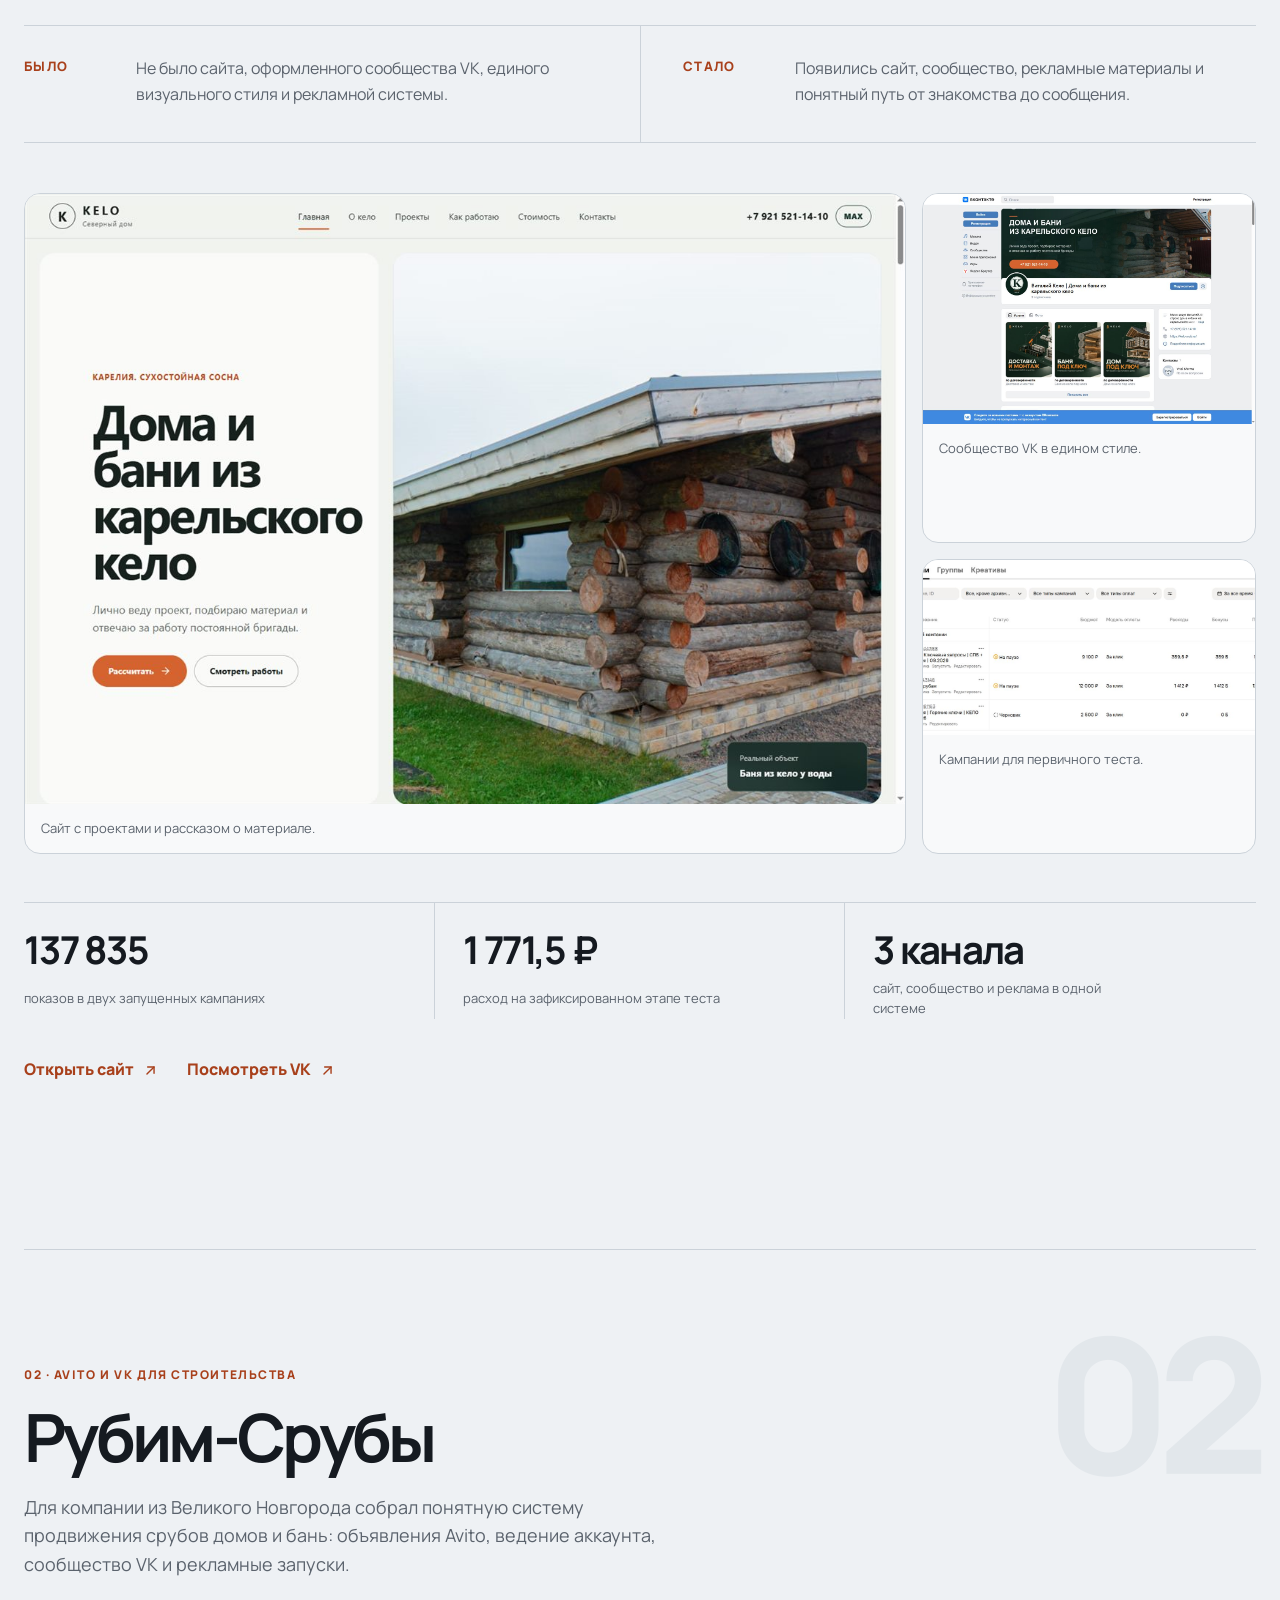
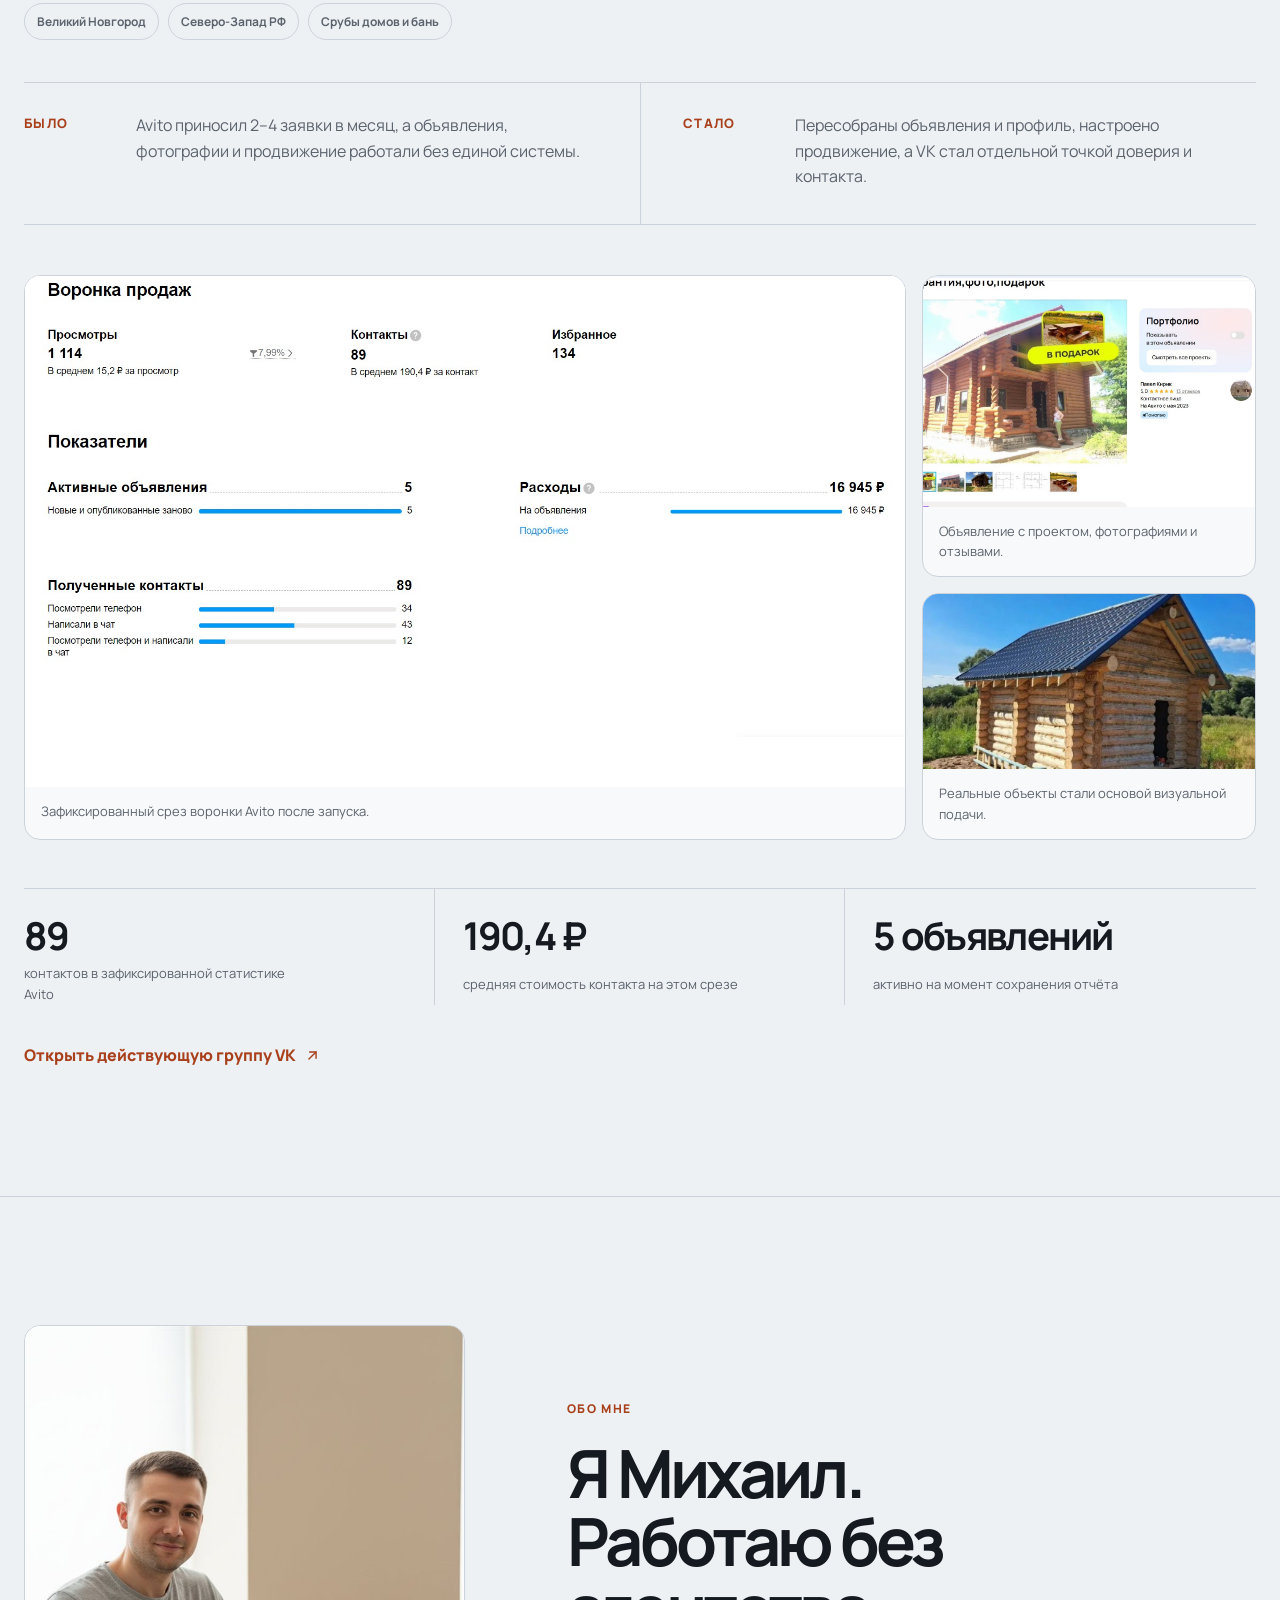
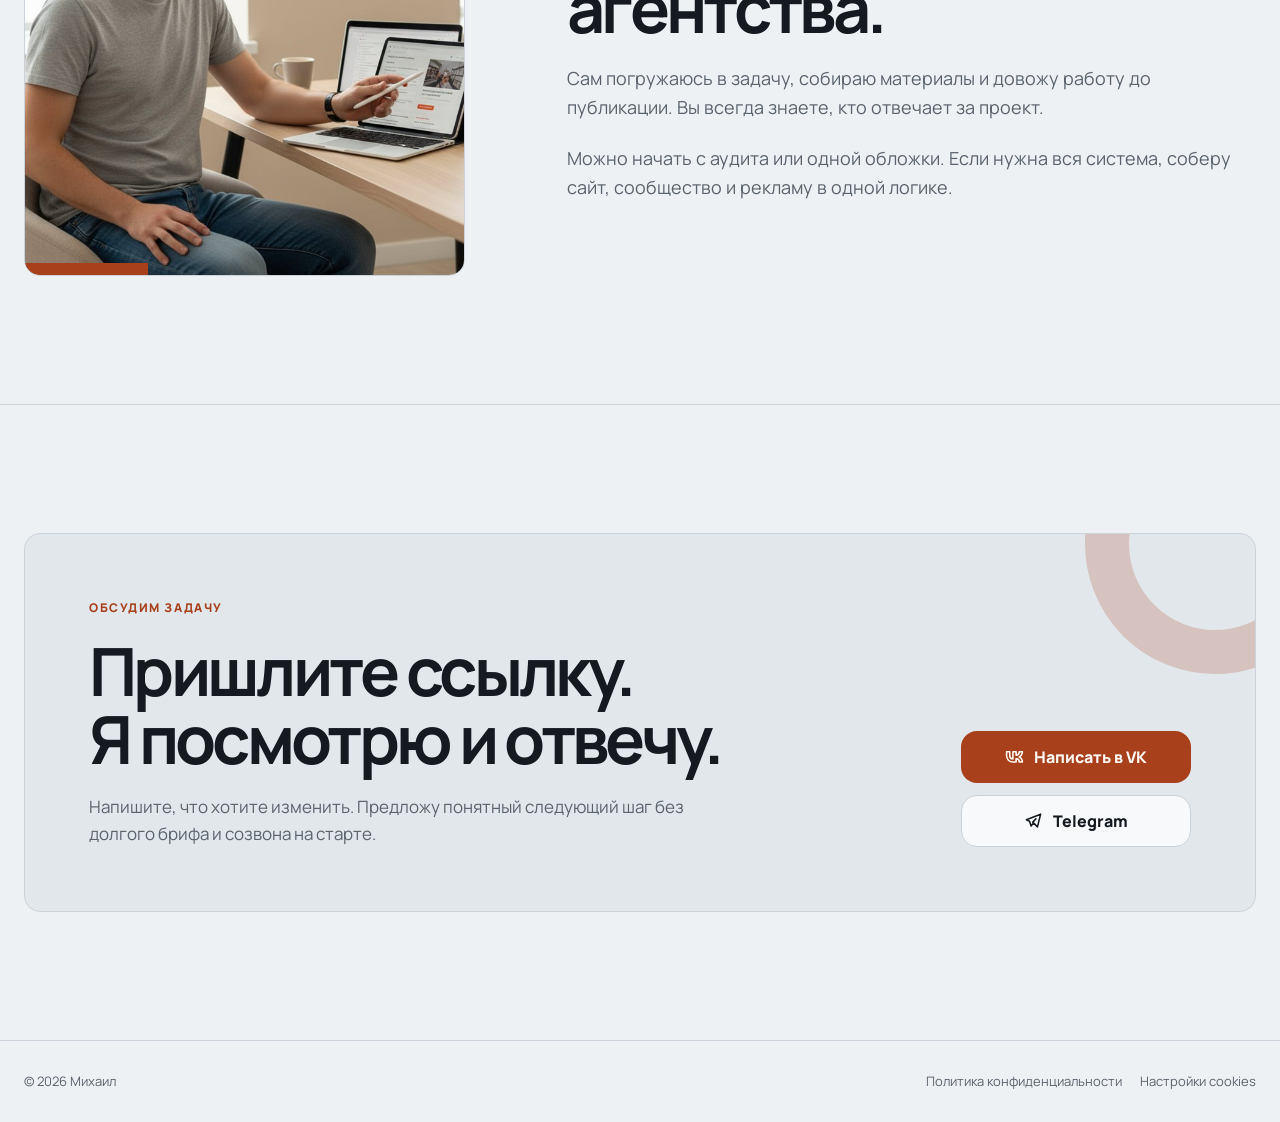
==== commit d01ef8ba: "Fix mobile links and privacy layout" ====
--- a/index.html
+++ b/index.html
@@ -34,7 +34,7 @@
         <a href="#services">Услуги</a>
         <a href="#case">Кейсы</a>
         <a href="#about">Обо мне</a>
-        <a class="nav-contact" href="https://vk.me/mixail_avito" target="_blank" rel="noopener"><span class="icon icon-vk" aria-hidden="true"></span>Написать</a>
+        <a class="nav-contact" href="https://vk.me/mixail_avito"><span class="icon icon-vk" aria-hidden="true"></span>Написать</a>
       </nav>
     </div>
   </header>
@@ -47,8 +47,8 @@
           <h1>Бизнес выглядит <span>убедительно.</span></h1>
           <p class="hero-lead">Собираю сайты, Avito, VK и рекламу в единую систему, которая ведёт человека к сообщению.</p>
           <div class="hero-actions" role="group" aria-label="Связаться с Михаилом">
-            <a class="button button-primary" href="https://vk.me/mixail_avito" target="_blank" rel="noopener"><span class="icon icon-vk" aria-hidden="true"></span>Написать в VK</a>
-            <a class="button button-secondary" href="https://t.me/Mixail_AVITO" target="_blank" rel="noopener"><span class="icon icon-telegram" aria-hidden="true"></span>Telegram</a>
+            <a class="button button-primary" href="https://vk.me/mixail_avito"><span class="icon icon-vk" aria-hidden="true"></span>Написать в VK</a>
+            <a class="button button-secondary" href="https://t.me/Mixail_AVITO"><span class="icon icon-telegram" aria-hidden="true"></span>Telegram</a>
           </div>
         </div>
 
@@ -207,8 +207,8 @@
           <p>Напишите, что хотите изменить. Предложу понятный следующий шаг без долгого брифа и созвона на старте.</p>
         </div>
         <div class="contact-actions">
-          <a class="button button-primary" href="https://vk.me/mixail_avito" target="_blank" rel="noopener"><span class="icon icon-vk" aria-hidden="true"></span>Написать в VK</a>
-          <a class="button button-secondary" href="https://t.me/Mixail_AVITO" target="_blank" rel="noopener"><span class="icon icon-telegram" aria-hidden="true"></span>Telegram</a>
+          <a class="button button-primary" href="https://vk.me/mixail_avito"><span class="icon icon-vk" aria-hidden="true"></span>Написать в VK</a>
+          <a class="button button-secondary" href="https://t.me/Mixail_AVITO"><span class="icon icon-telegram" aria-hidden="true"></span>Telegram</a>
         </div>
       </div>
     </section>
--- a/css/style.css
+++ b/css/style.css
@@ -36,8 +36,8 @@
 }
 
 *,*::before,*::after{box-sizing:border-box}
-html{scroll-behavior:smooth;scroll-padding-top:var(--header-height)}
-body{margin:0;background:var(--bg);color:var(--text);font-family:"Manrope","Segoe UI",Arial,sans-serif;font-size:16px;line-height:1.6;text-rendering:optimizeLegibility}
+html{max-width:100%;overflow-x:hidden;overflow-x:clip;scroll-behavior:smooth;scroll-padding-top:var(--header-height)}
+body{max-width:100%;overflow-x:hidden;overflow-x:clip;margin:0;background:var(--bg);color:var(--text);font-family:"Manrope","Segoe UI",Arial,sans-serif;font-size:16px;line-height:1.6;text-rendering:optimizeLegibility}
 body.menu-open{overflow:hidden}
 img{display:block;max-width:100%;height:auto}
 a{color:inherit;text-decoration:none}
@@ -183,6 +183,7 @@
 
 .cookie-banner[hidden]{display:none}
 .cookie-banner{position:fixed;left:50%;bottom:20px;z-index:100;width:min(calc(100% - 32px),1080px);display:grid;grid-template-columns:minmax(0,1fr) auto;gap:32px;align-items:end;padding:24px;border:1px solid var(--line);border-radius:var(--radius);background:var(--surface-strong);box-shadow:0 24px 72px rgba(0,0,0,.34);transform:translateX(-50%)}
+.cookie-banner>*{min-width:0}
 .cookie-copy{max-width:720px}
 .cookie-label{margin-bottom:7px;color:var(--accent);font-size:11px;font-weight:800;letter-spacing:.12em;text-transform:uppercase}
 .cookie-copy h2{font-size:24px;line-height:1.1;letter-spacing:-.035em}
@@ -201,7 +202,7 @@
 .legal-section p{margin-top:14px}
 .legal-section ul{margin:14px 0 0;padding-left:20px}
 .legal-section li+li{margin-top:8px}
-.legal-section a{color:var(--accent);text-decoration:underline;text-underline-offset:3px}
+.legal-section a{overflow-wrap:anywhere;color:var(--accent);text-decoration:underline;text-underline-offset:3px}
 
 @media (prefers-reduced-motion:no-preference){
   .hero-copy{animation:hero-in .65s cubic-bezier(.16,1,.3,1) both}
@@ -229,8 +230,8 @@
   :root{--header-height:64px}
   .shell{width:min(calc(100% - 28px),var(--shell))}
   .menu-button{display:flex}
-  .site-nav{position:absolute;left:0;right:0;top:100%;height:calc(100dvh - var(--header-height));display:flex;flex-direction:column;align-items:stretch;gap:0;padding:22px 18px 32px;overflow-y:auto;border-top:1px solid var(--line);background-color:var(--bg);box-shadow:0 24px 48px rgba(0,0,0,.28);opacity:1;transform:translateX(102%);transition:transform .24s ease,visibility .24s ease;visibility:hidden}
-  .site-nav.is-open{transform:translateX(0);visibility:visible}
+  .site-nav{position:absolute;left:0;right:0;top:100%;height:calc(100dvh - var(--header-height));display:flex;flex-direction:column;align-items:stretch;gap:0;padding:22px 18px 32px;overflow-y:auto;border-top:1px solid var(--line);background-color:var(--bg);box-shadow:0 24px 48px rgba(0,0,0,.28);clip-path:inset(0 0 0 100%);transition:clip-path .24s ease,visibility .24s ease;visibility:hidden}
+  .site-nav.is-open{clip-path:inset(0);visibility:visible}
   .site-nav a{padding:17px 6px;border-bottom:1px solid var(--line);color:var(--text);font-size:18px}
   .site-nav .nav-contact{justify-content:center;margin-top:20px;border:0}
   .menu-button[aria-expanded="true"] .menu-button-lines i:first-child{transform:translateY(3.5px) rotate(45deg)}
@@ -268,10 +269,12 @@
   .footer-inner{flex-direction:column}
   .footer-links{display:grid;gap:10px}
   .footer-links a,.footer-links button{text-align:left}
-  .cookie-banner{bottom:10px;width:calc(100% - 20px);grid-template-columns:1fr;gap:18px;padding:20px}
-  .cookie-actions{display:grid;grid-template-columns:1fr 1fr}
-  .cookie-actions .button{min-width:0;padding-inline:12px}
+  .cookie-banner{bottom:max(10px,env(safe-area-inset-bottom));width:calc(100% - 20px);max-height:calc(100dvh - 20px);grid-template-columns:minmax(0,1fr);gap:16px;padding:18px;overflow-y:auto}
+  .cookie-copy>p:last-child{font-size:13px}
+  .cookie-actions{display:grid;grid-template-columns:minmax(0,1fr)}
+  .cookie-actions .button{width:100%;min-width:0;padding-inline:12px}
   .legal-main{padding:58px 0 76px}
+  .legal-content h1{font-size:clamp(34px,10.5vw,48px);overflow-wrap:anywhere}
   .legal-lead{font-size:16px}
 }
 
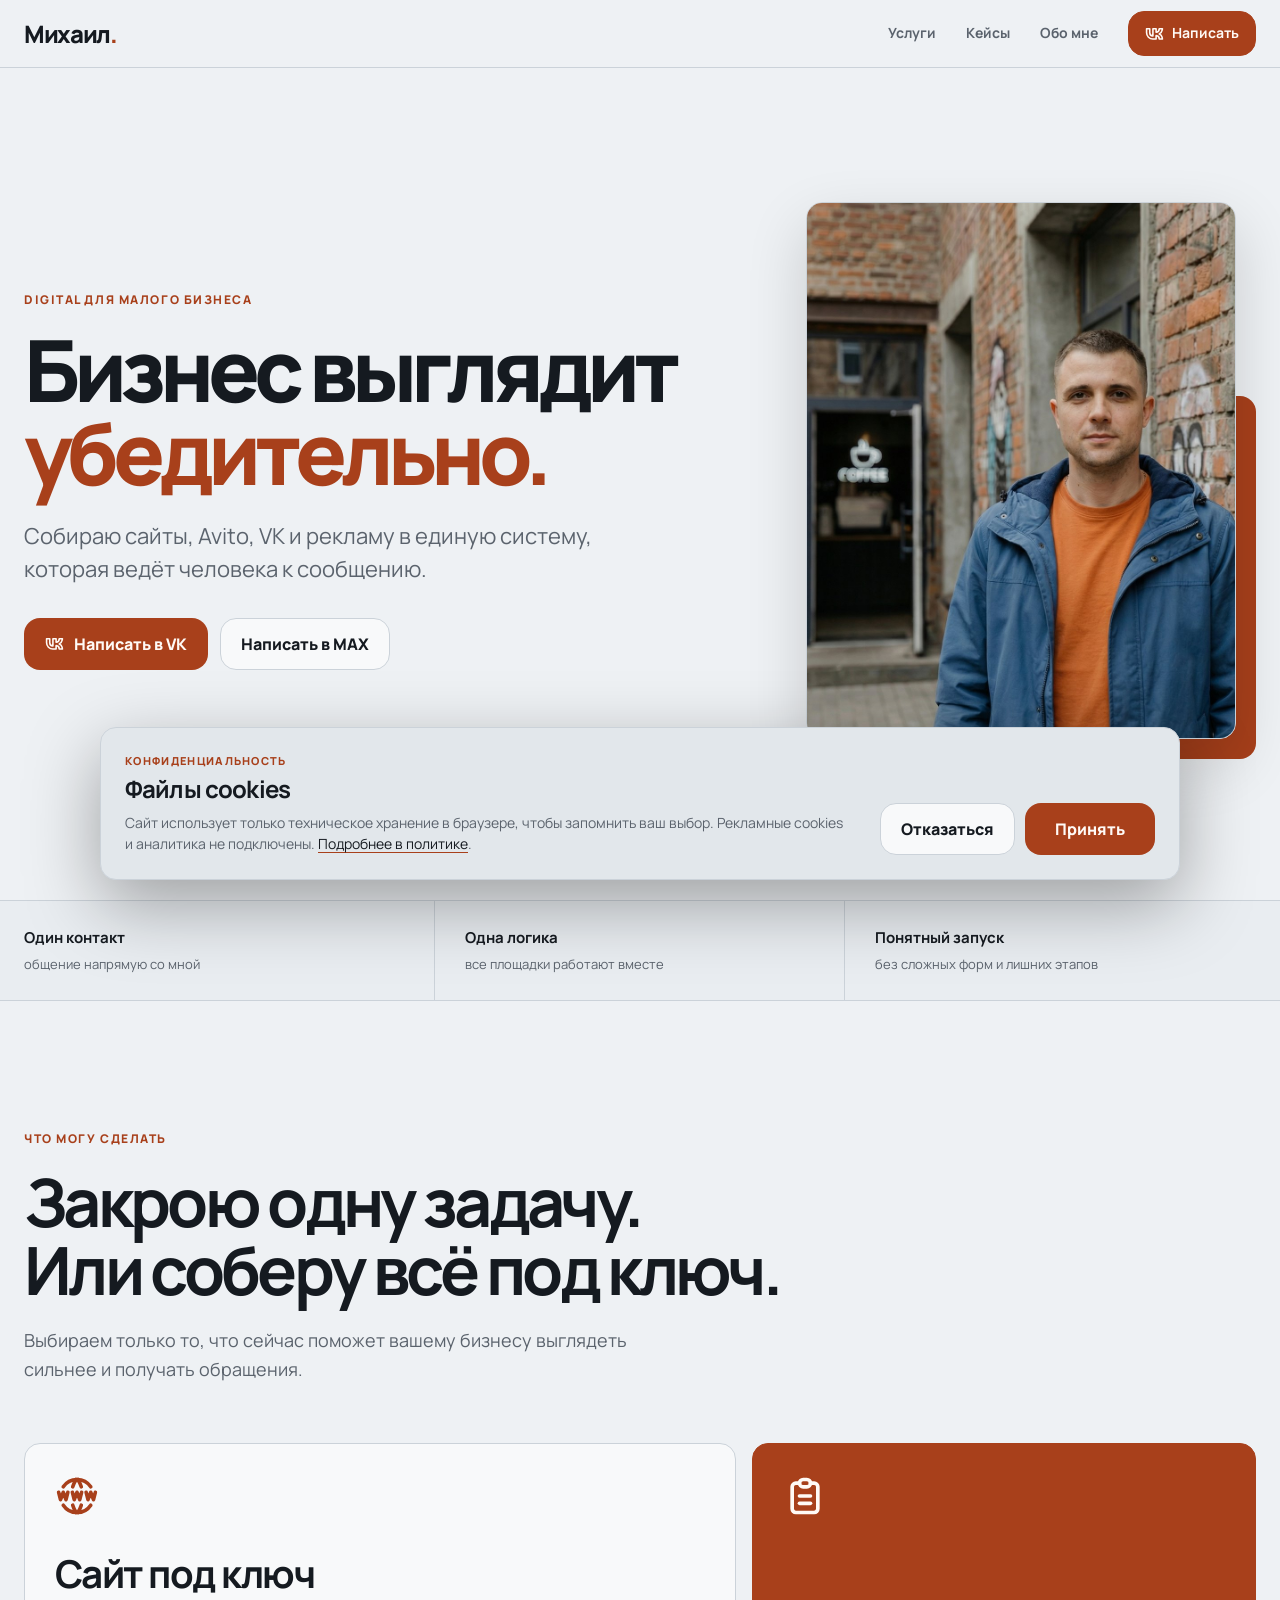
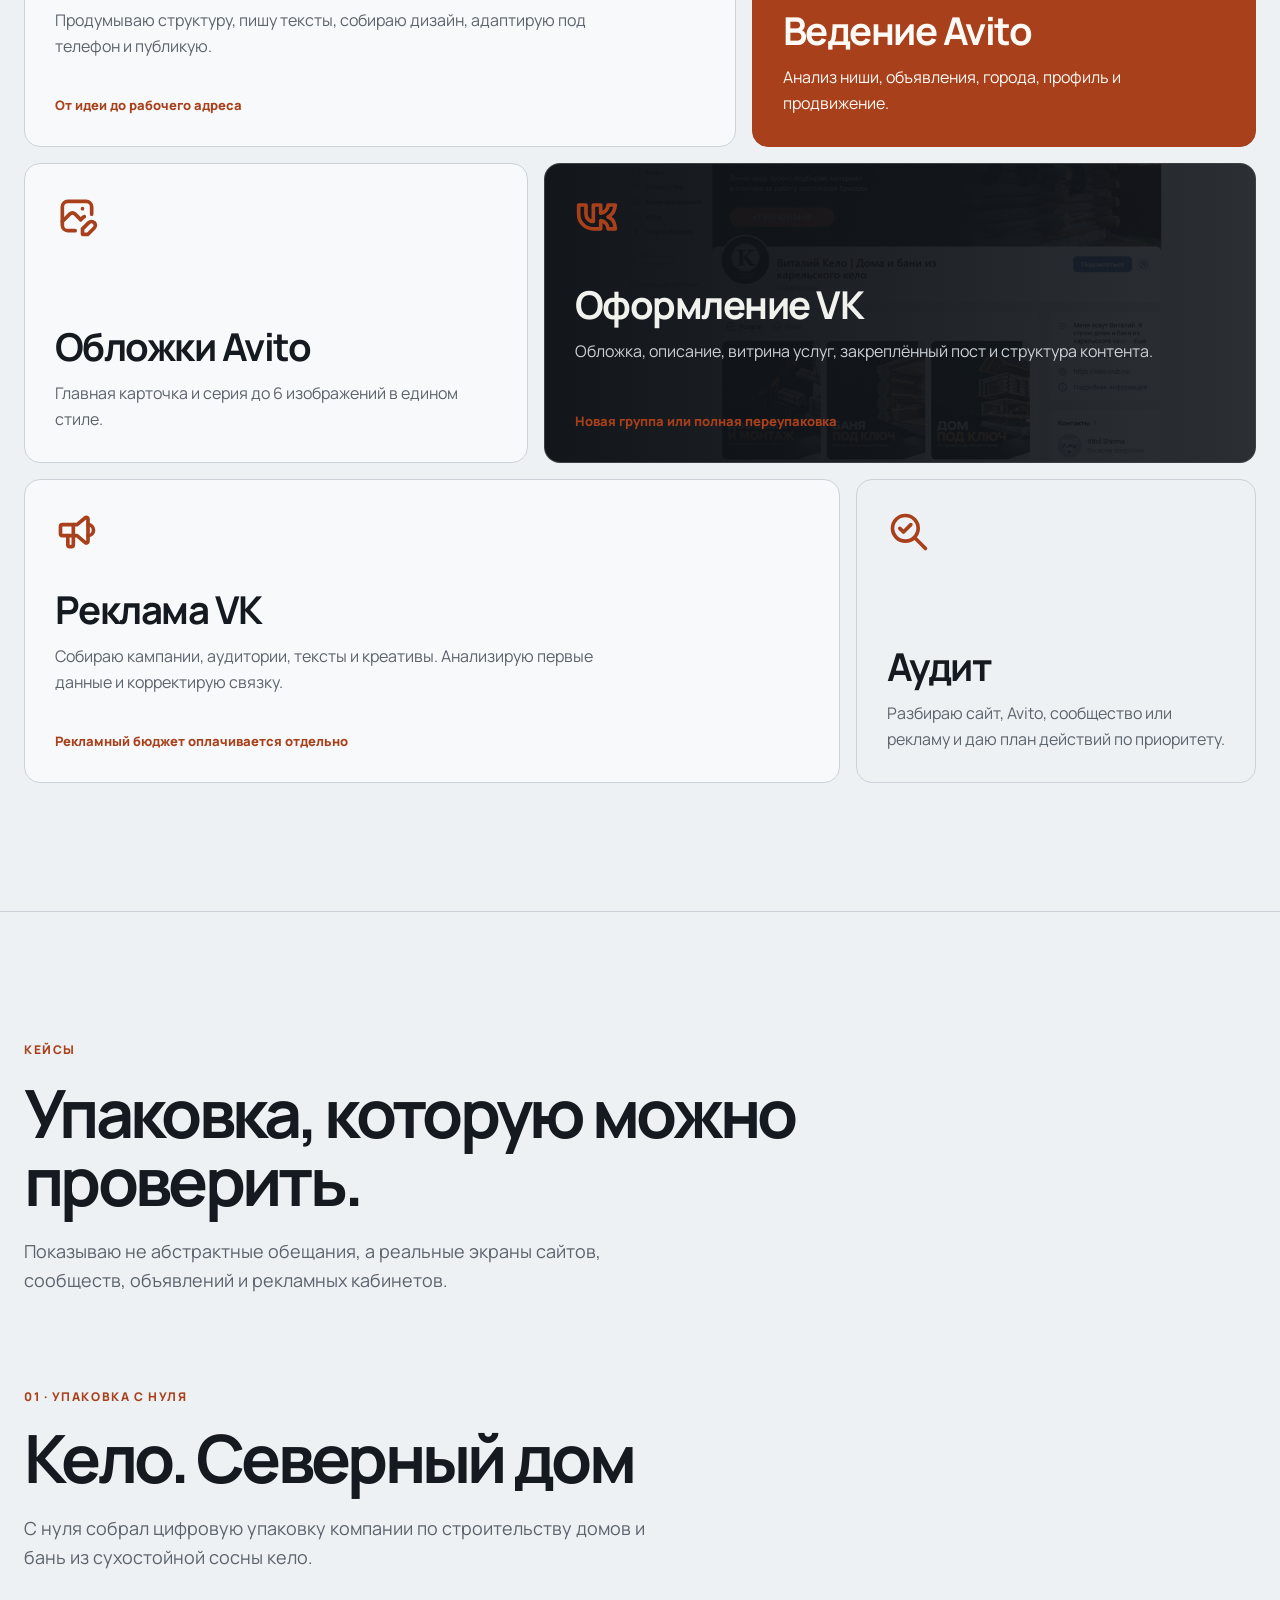
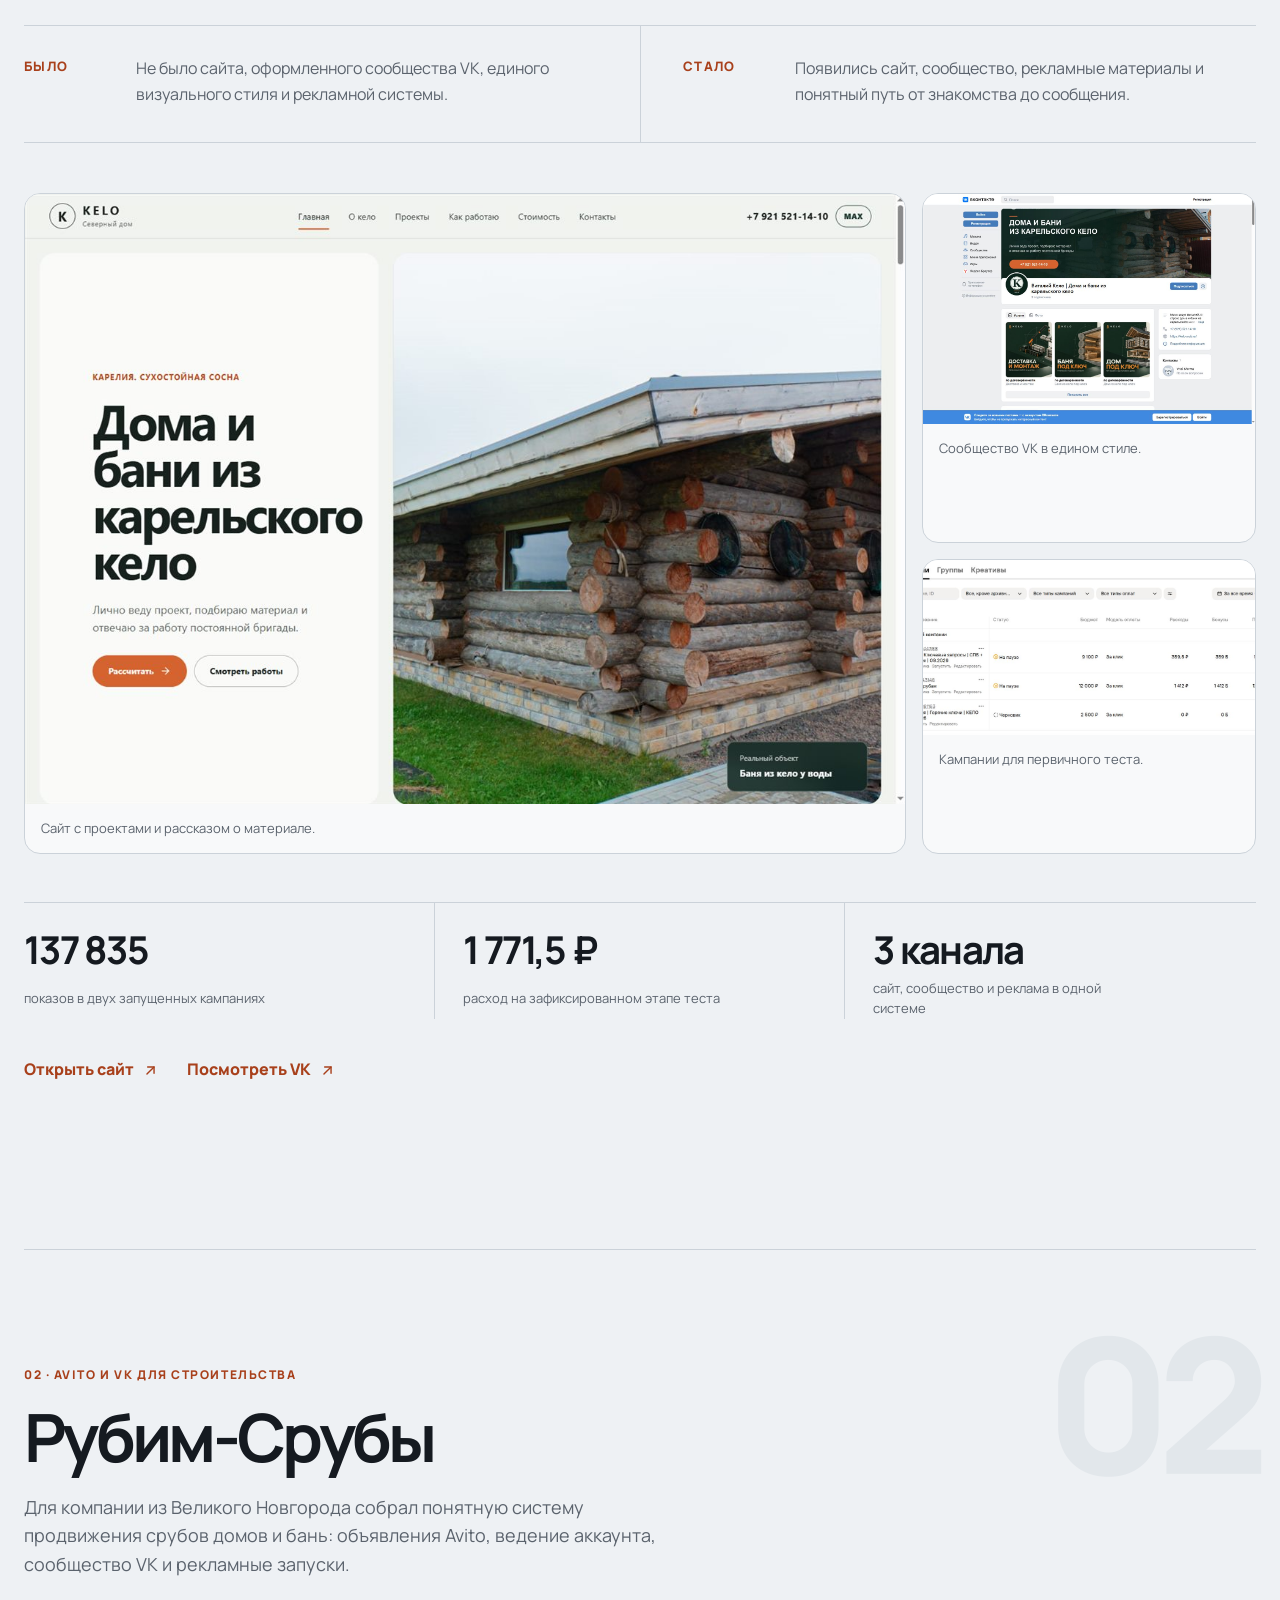
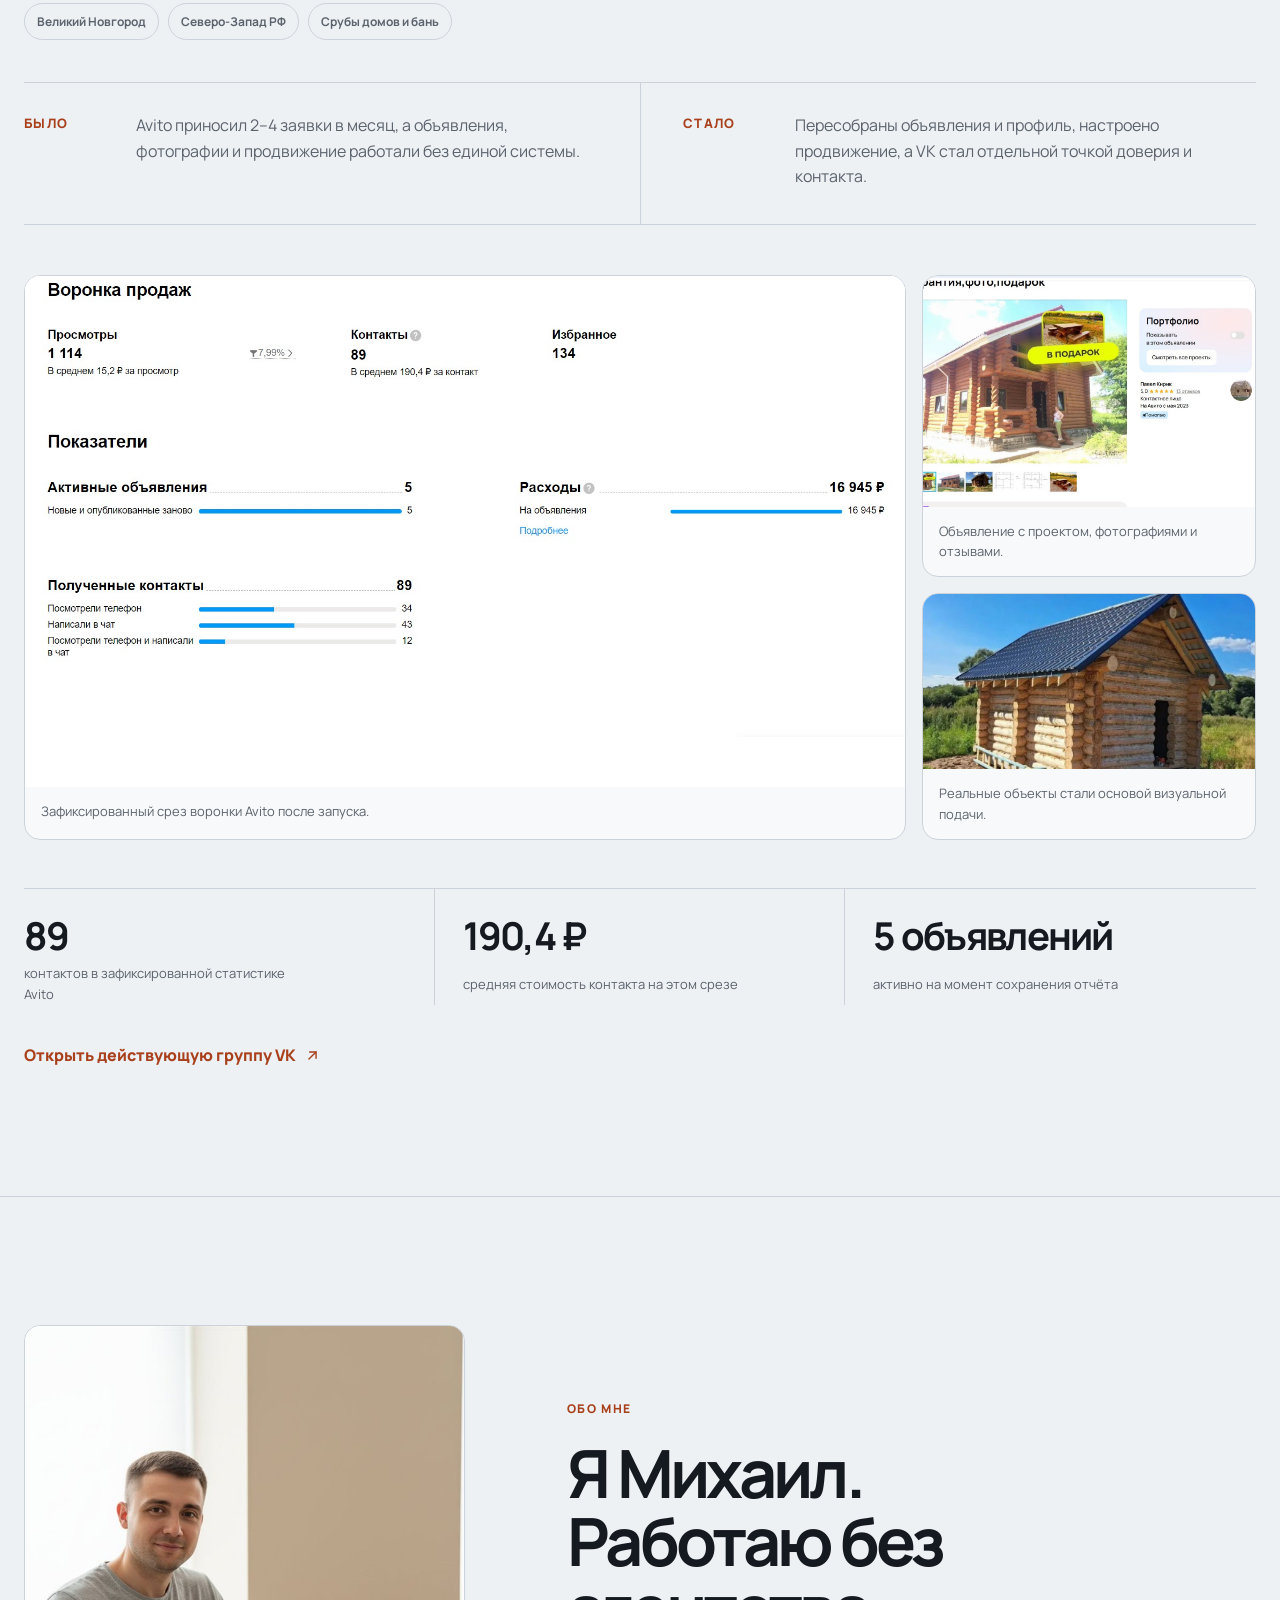
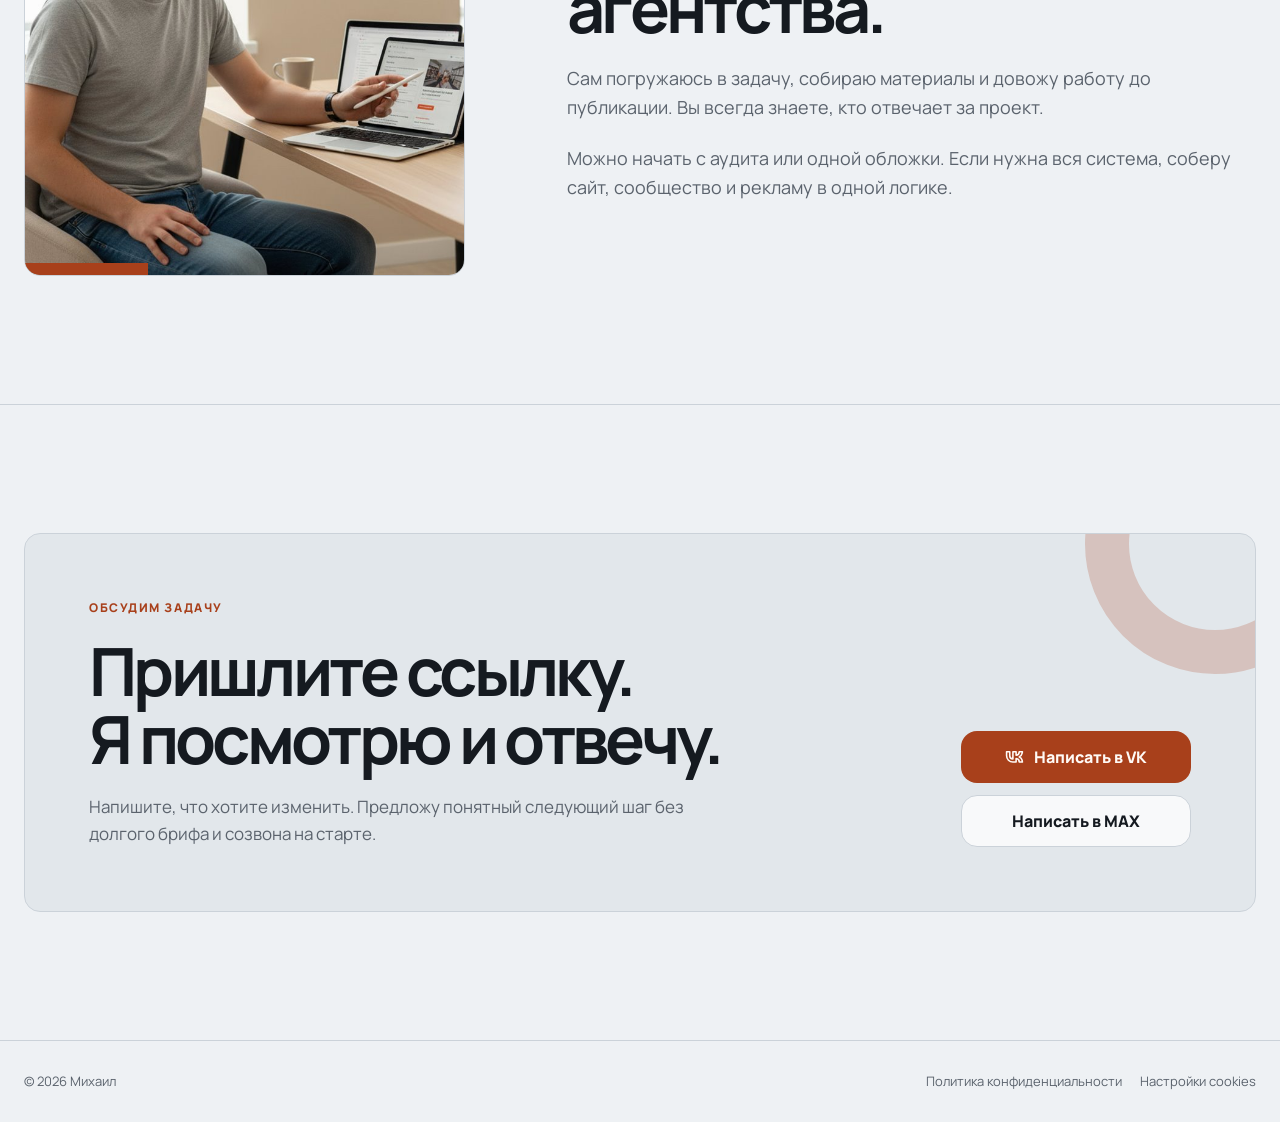
==== commit 21db37df: "Replace Telegram contact with MAX" ====
--- a/index.html
+++ b/index.html
@@ -34,7 +34,7 @@
         <a href="#services">Услуги</a>
         <a href="#case">Кейсы</a>
         <a href="#about">Обо мне</a>
-        <a class="nav-contact" href="https://vk.me/mixail_avito"><span class="icon icon-vk" aria-hidden="true"></span>Написать</a>
+        <a class="nav-contact" href="https://vk.ru/im?sel=-217070896"><span class="icon icon-vk" aria-hidden="true"></span>Написать</a>
       </nav>
     </div>
   </header>
@@ -47,8 +47,8 @@
           <h1>Бизнес выглядит <span>убедительно.</span></h1>
           <p class="hero-lead">Собираю сайты, Avito, VK и рекламу в единую систему, которая ведёт человека к сообщению.</p>
           <div class="hero-actions" role="group" aria-label="Связаться с Михаилом">
-            <a class="button button-primary" href="https://vk.me/mixail_avito"><span class="icon icon-vk" aria-hidden="true"></span>Написать в VK</a>
-            <a class="button button-secondary" href="https://t.me/Mixail_AVITO"><span class="icon icon-telegram" aria-hidden="true"></span>Telegram</a>
+            <a class="button button-primary" href="https://vk.ru/im?sel=-217070896"><span class="icon icon-vk" aria-hidden="true"></span>Написать в VK</a>
+            <a class="button button-secondary" href="https://max.ru/u/f9LHodD0cOINee3s1_-P0YZuIoNThUuMHRry6sGb1ITDshGQPJgu8Gu2pZQ">Написать в MAX</a>
           </div>
         </div>
 
@@ -207,8 +207,8 @@
           <p>Напишите, что хотите изменить. Предложу понятный следующий шаг без долгого брифа и созвона на старте.</p>
         </div>
         <div class="contact-actions">
-          <a class="button button-primary" href="https://vk.me/mixail_avito"><span class="icon icon-vk" aria-hidden="true"></span>Написать в VK</a>
-          <a class="button button-secondary" href="https://t.me/Mixail_AVITO"><span class="icon icon-telegram" aria-hidden="true"></span>Telegram</a>
+          <a class="button button-primary" href="https://vk.ru/im?sel=-217070896"><span class="icon icon-vk" aria-hidden="true"></span>Написать в VK</a>
+          <a class="button button-secondary" href="https://max.ru/u/f9LHodD0cOINee3s1_-P0YZuIoNThUuMHRry6sGb1ITDshGQPJgu8Gu2pZQ">Написать в MAX</a>
         </div>
       </div>
     </section>
--- a/css/style.css
+++ b/css/style.css
@@ -57,7 +57,6 @@
 .icon-vk{-webkit-mask-image:url("../assets/icons/brand-vk.svg");mask-image:url("../assets/icons/brand-vk.svg")}
 .icon-ads{-webkit-mask-image:url("../assets/icons/speakerphone.svg");mask-image:url("../assets/icons/speakerphone.svg")}
 .icon-audit{-webkit-mask-image:url("../assets/icons/zoom-check.svg");mask-image:url("../assets/icons/zoom-check.svg")}
-.icon-telegram{-webkit-mask-image:url("../assets/icons/brand-telegram.svg");mask-image:url("../assets/icons/brand-telegram.svg")}
 .icon-arrow{-webkit-mask-image:url("../assets/icons/arrow-up-right.svg");mask-image:url("../assets/icons/arrow-up-right.svg")}
 
 .site-header{position:sticky;top:0;z-index:50;height:var(--header-height);background:var(--header);border-bottom:1px solid var(--line);backdrop-filter:blur(14px)}
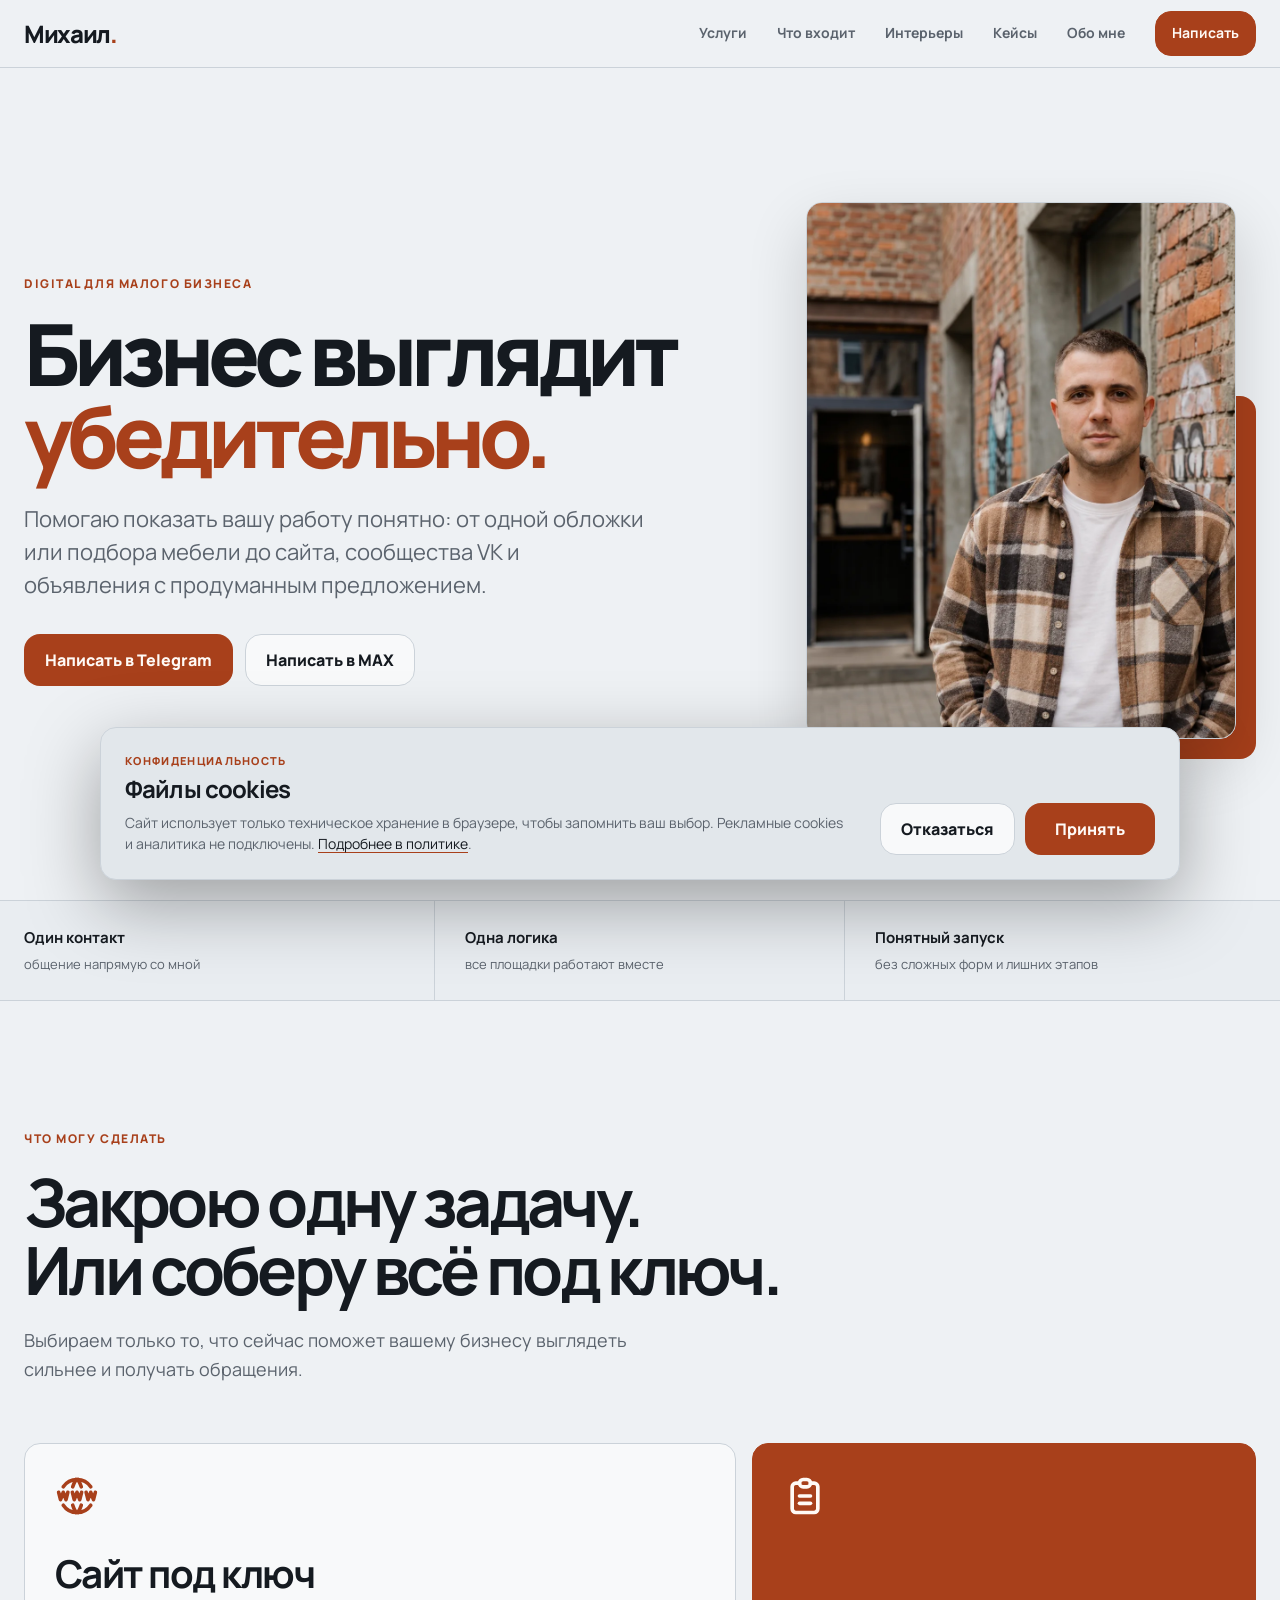
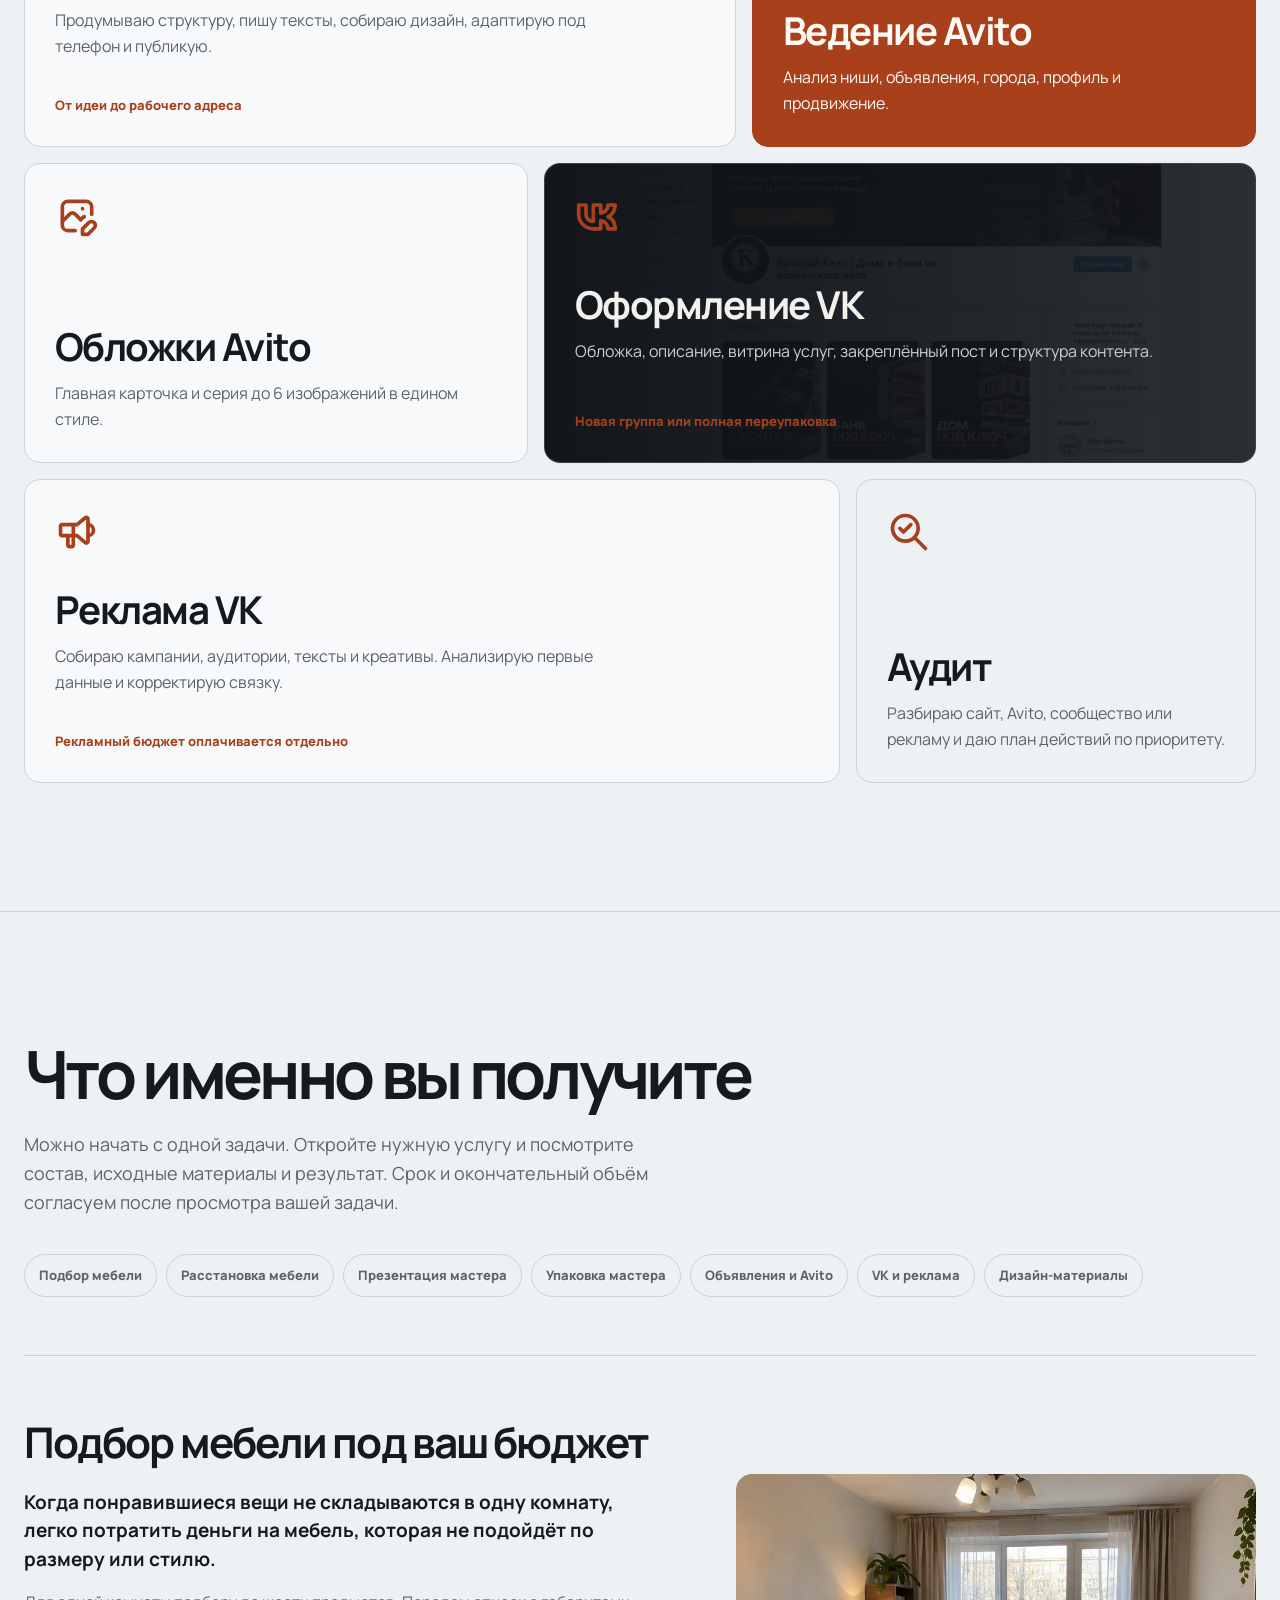
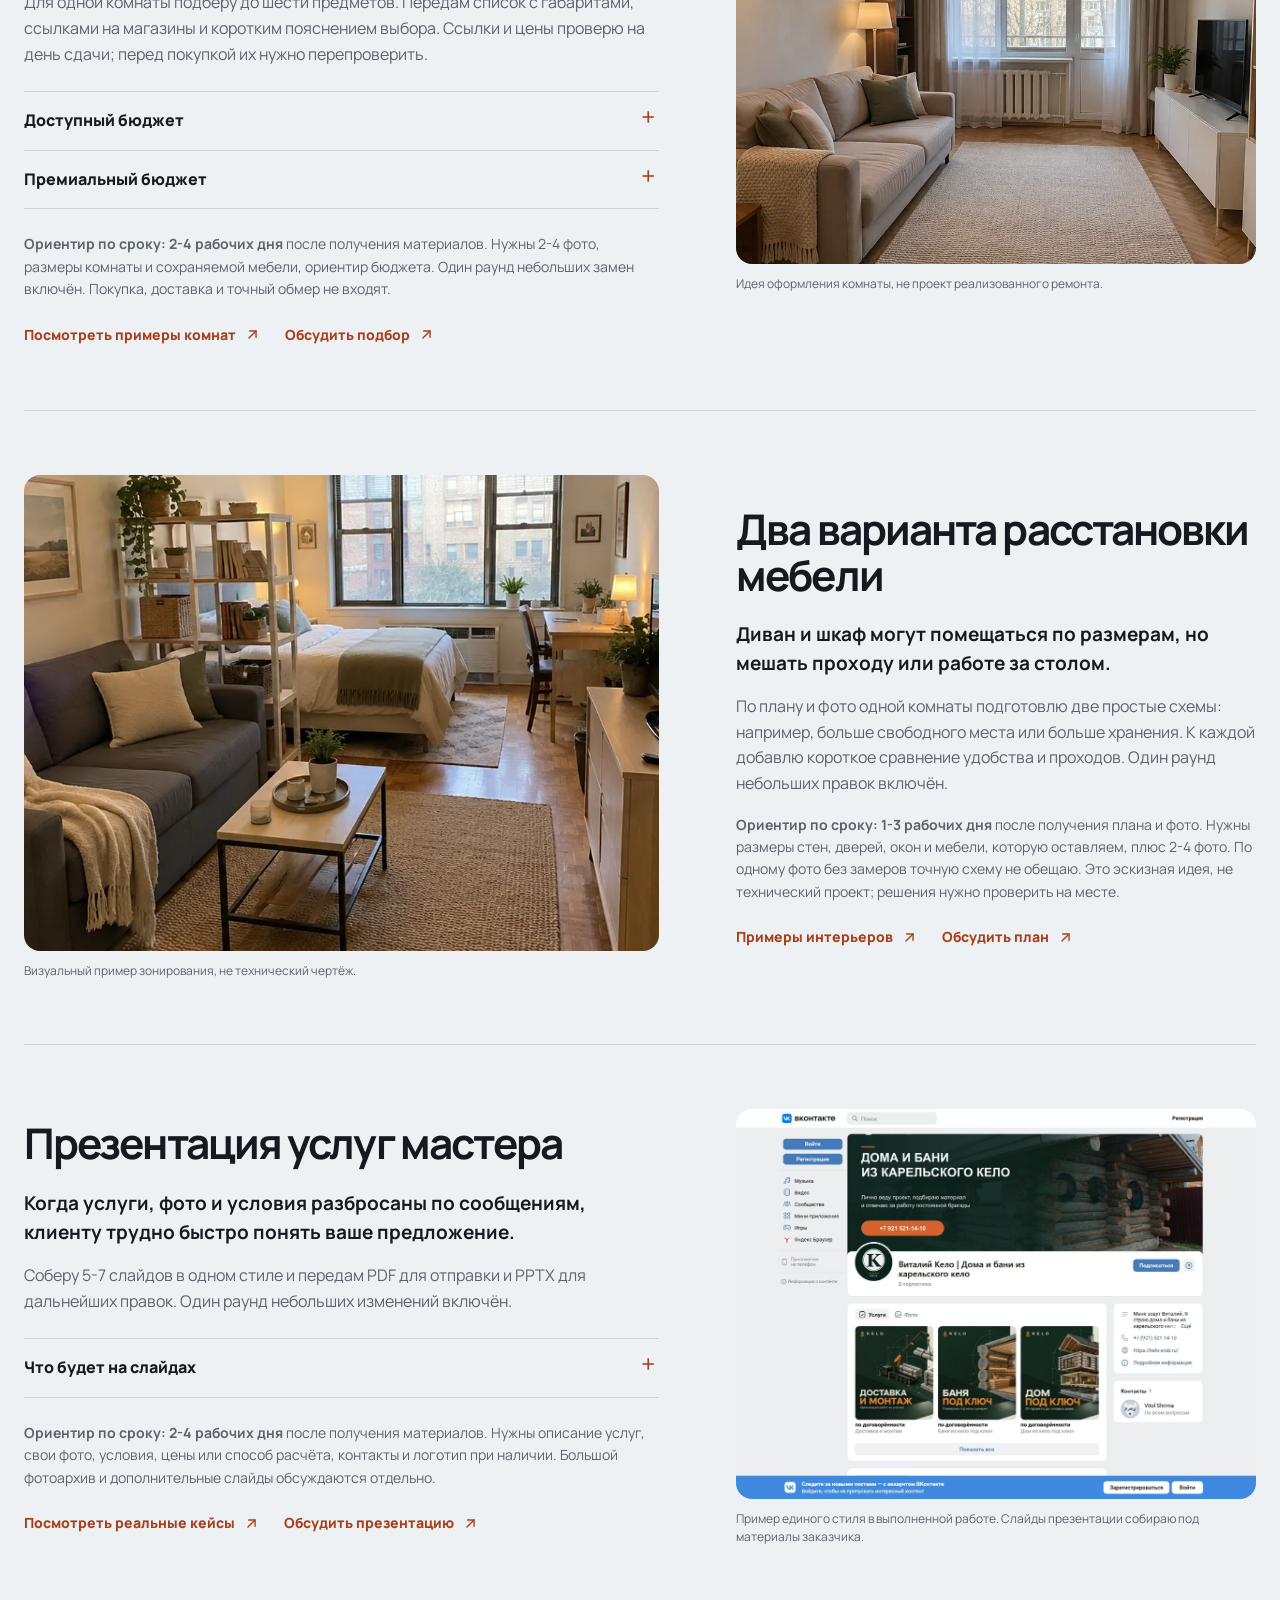
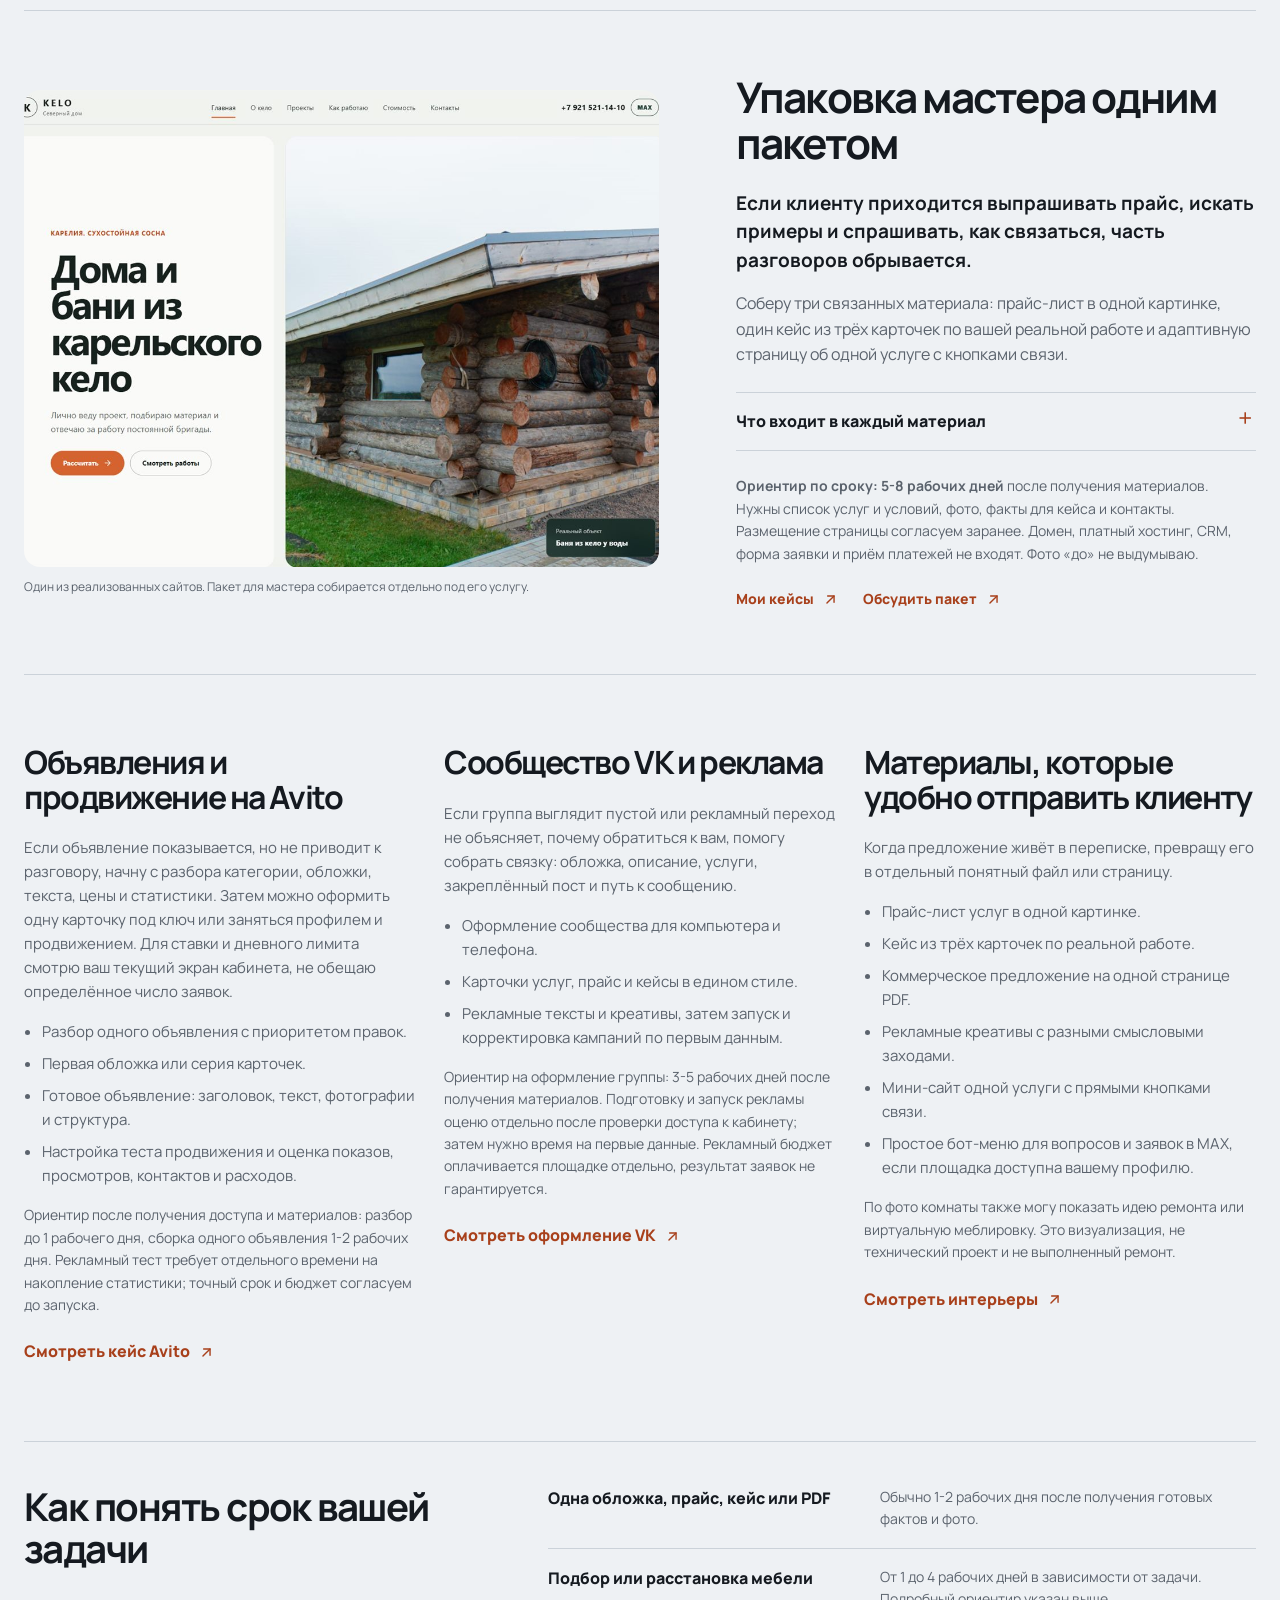
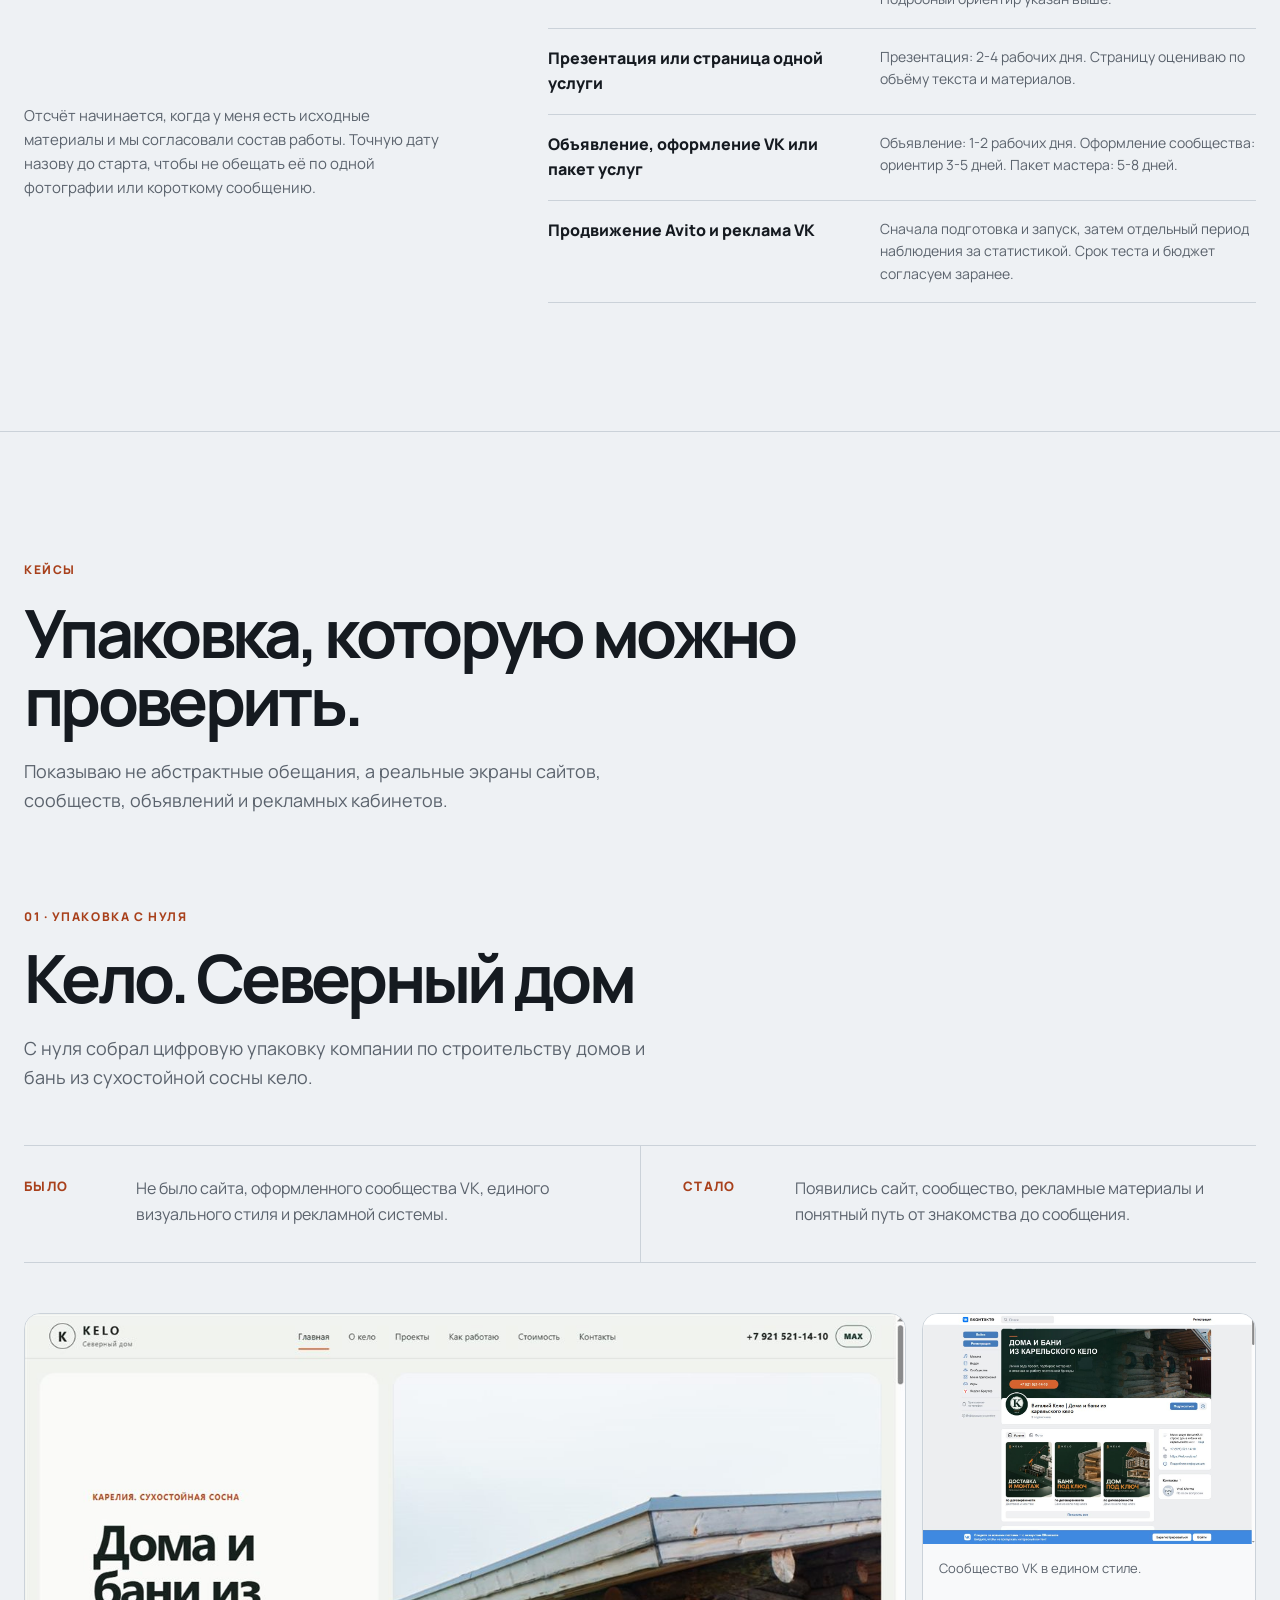
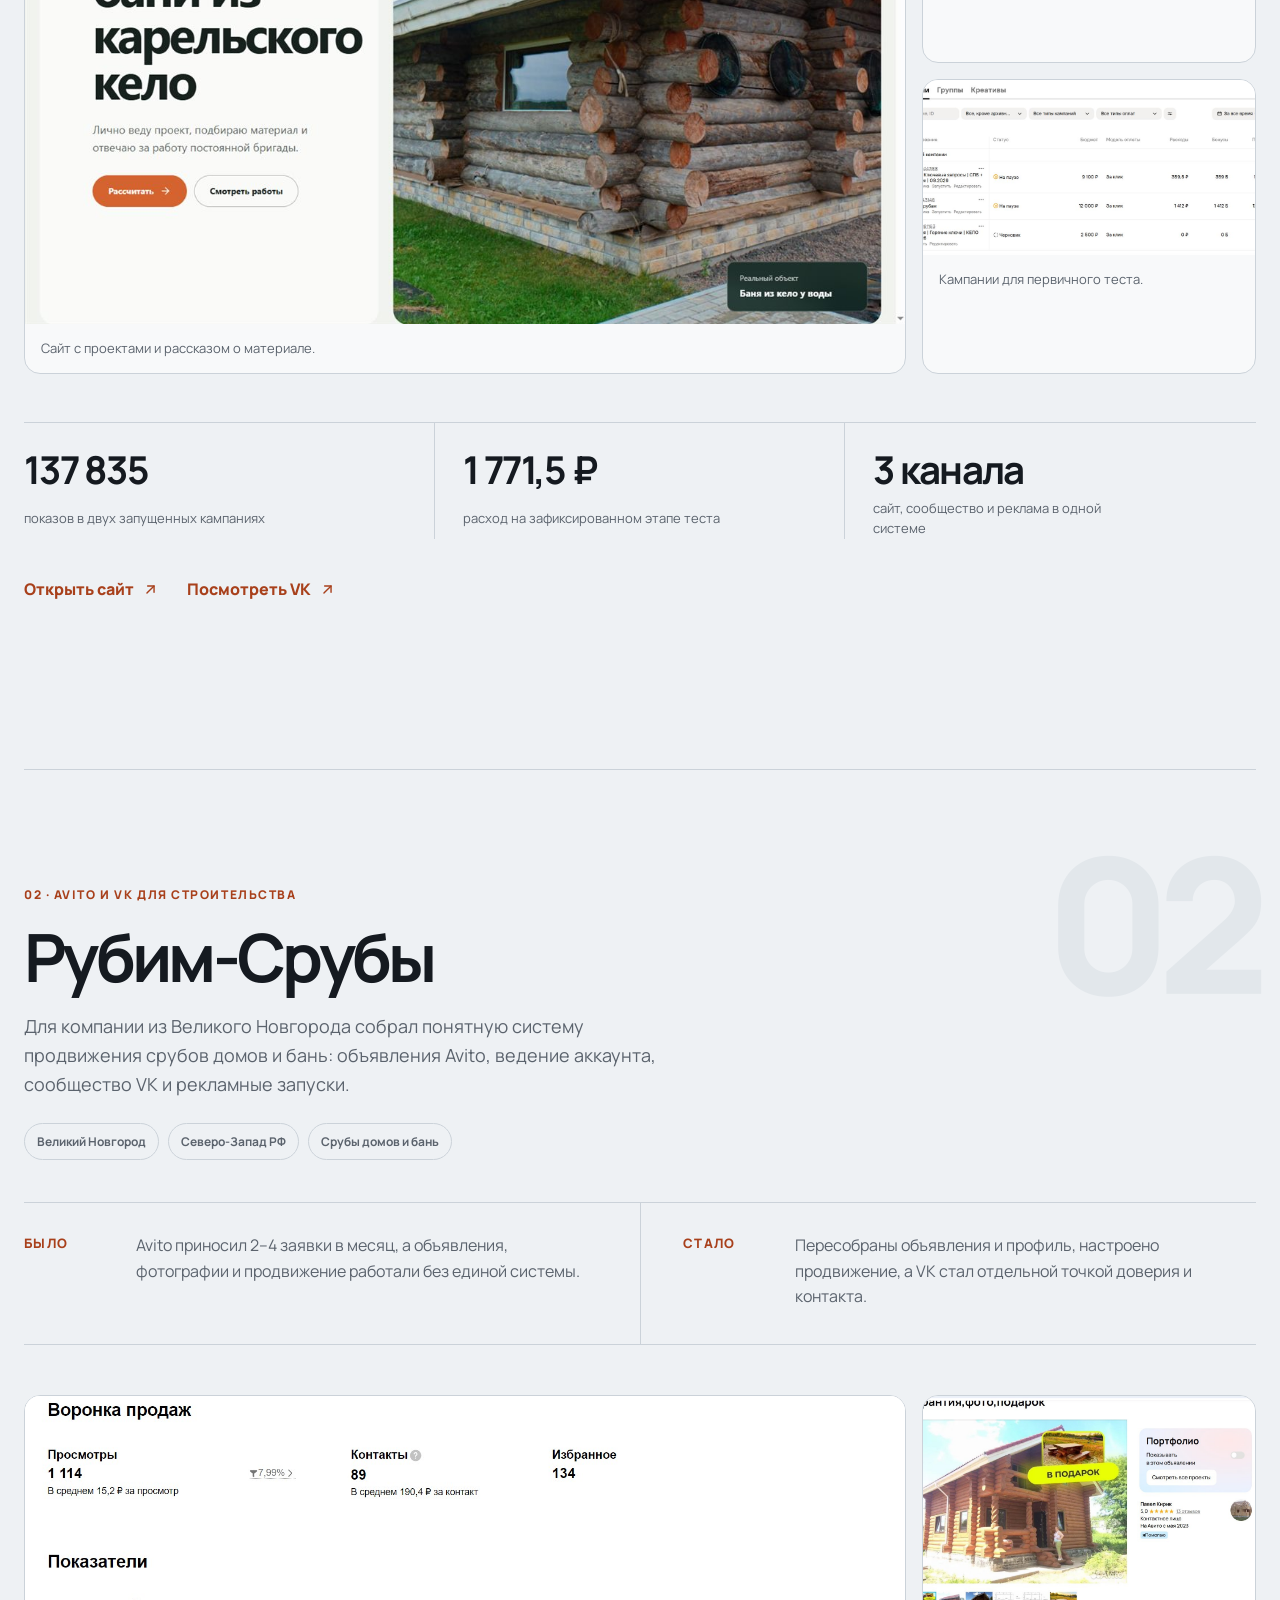
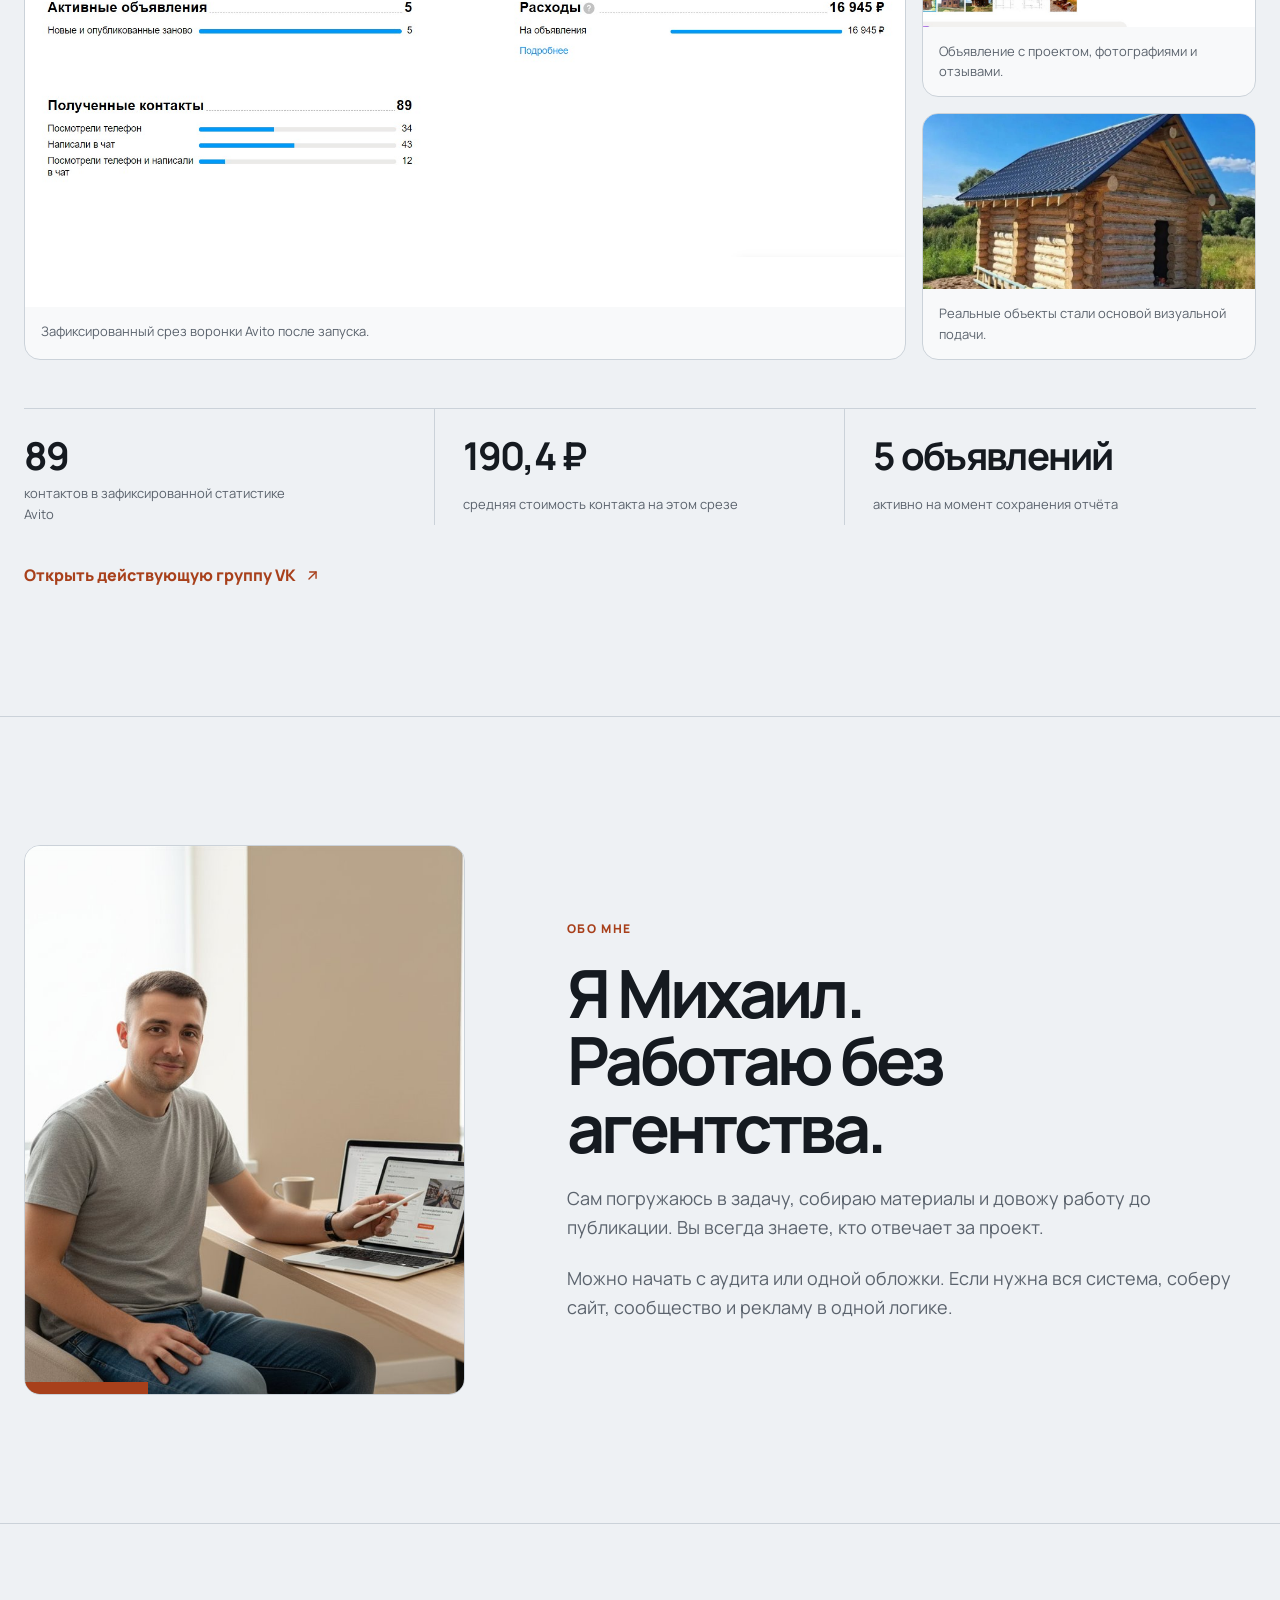
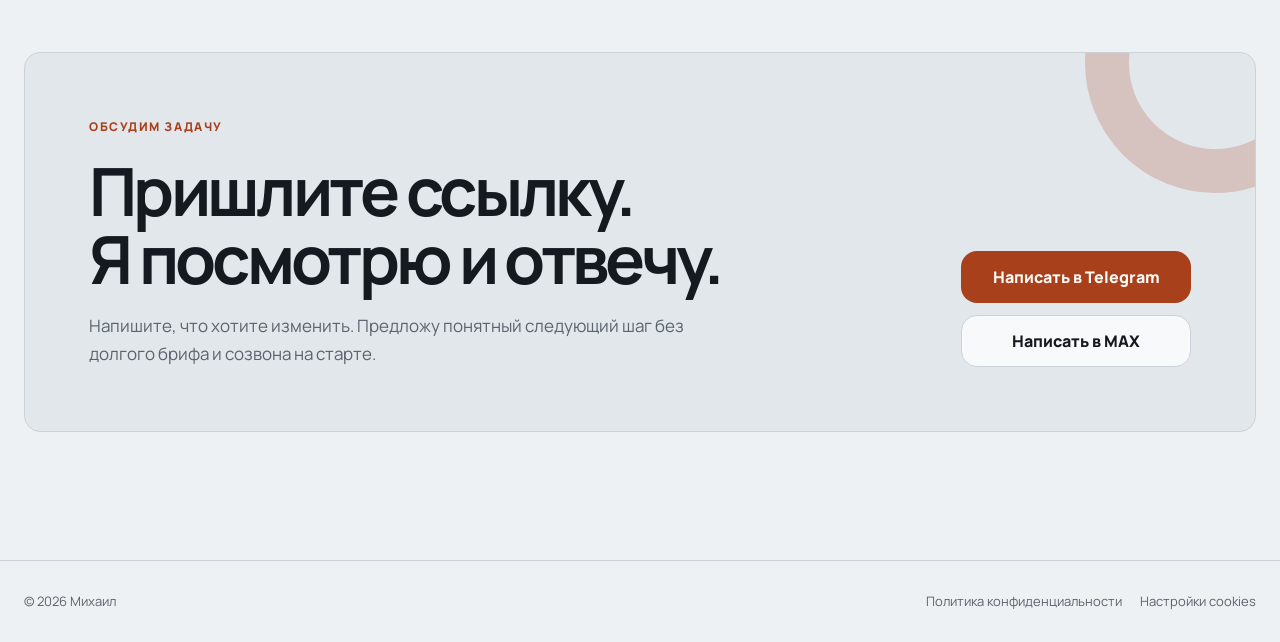
==== commit d3bbc8cb: "Expand portfolio offers and update approved portrait" ====
--- a/index.html
+++ b/index.html
@@ -3,19 +3,19 @@
 <head>
   <meta charset="utf-8">
   <meta name="viewport" content="width=device-width, initial-scale=1">
-  <title>Михаил | Сайты, Avito, VK и реклама</title>
-  <meta name="description" content="Собираю интернет-упаковку бизнеса: сайты, Avito, сообщества VK, дизайн и рекламу. Работаю лично, без агентства.">
+  <title>Михаил | Портфолио услуг и идей для интерьера</title>
+  <meta name="description" content="Портфолио Михаила: подбор и расстановка мебели, презентации и упаковка услуг мастера, объявления Avito, оформление VK, сайты и визуальные материалы.">
   <meta name="theme-color" content="#101318">
   <meta property="og:type" content="website">
   <meta property="og:locale" content="ru_RU">
-  <meta property="og:title" content="Михаил | Упаковка бизнеса в интернете">
-  <meta property="og:description" content="Сайты, Avito, VK, дизайн и реклама. От идеи до запуска, без агентства.">
+  <meta property="og:title" content="Михаил | Портфолио услуг и идей для интерьера">
+  <meta property="og:description" content="Посмотрите состав услуг и примеры: мебель, презентации, сайты, объявления Avito, оформление VK.">
   <meta property="og:url" content="https://mixailalecseevich-glitch.github.io/mihailavi-ru/">
   <meta property="og:image" content="https://mixailalecseevich-glitch.github.io/mihailavi-ru/assets/images/og-cover.jpg">
   <link rel="canonical" href="https://mixailalecseevich-glitch.github.io/mihailavi-ru/">
   <link rel="icon" href="assets/images/favicon.png" type="image/png">
   <link rel="preload" href="assets/fonts/manrope-700.ttf" as="font" type="font/ttf" crossorigin>
-  <link rel="preload" href="assets/images/mikhail-portrait.jpg" as="image" fetchpriority="high">
+  <link rel="preload" href="assets/images/mikhail-cafe-approved.webp" as="image" type="image/webp" fetchpriority="high">
   <link rel="stylesheet" href="assets/fonts/manrope.css">
   <link rel="stylesheet" href="css/style.css">
   <script src="js/main.js" defer></script>
@@ -32,9 +32,11 @@
       </button>
       <nav class="site-nav" id="site-nav" aria-label="Основная навигация" data-menu>
         <a href="#services">Услуги</a>
+        <a href="#offer-catalog">Что входит</a>
+        <a href="interiors/">Интерьеры</a>
         <a href="#case">Кейсы</a>
         <a href="#about">Обо мне</a>
-        <a class="nav-contact" href="https://vk.ru/im?sel=-217070896"><span class="icon icon-vk" aria-hidden="true"></span>Написать</a>
+        <a class="nav-contact" href="https://t.me/Mixail_AVITO" target="_blank" rel="noopener noreferrer">Написать</a>
       </nav>
     </div>
   </header>
@@ -45,16 +47,16 @@
         <div class="hero-copy">
           <p class="kicker">Digital для малого бизнеса</p>
           <h1>Бизнес выглядит <span>убедительно.</span></h1>
-          <p class="hero-lead">Собираю сайты, Avito, VK и рекламу в единую систему, которая ведёт человека к сообщению.</p>
+          <p class="hero-lead">Помогаю показать вашу работу понятно: от одной обложки или подбора мебели до сайта, сообщества VK и объявления с продуманным предложением.</p>
           <div class="hero-actions" role="group" aria-label="Связаться с Михаилом">
-            <a class="button button-primary" href="https://vk.ru/im?sel=-217070896"><span class="icon icon-vk" aria-hidden="true"></span>Написать в VK</a>
+            <a class="button button-primary" href="https://t.me/Mixail_AVITO" target="_blank" rel="noopener noreferrer">Написать в Telegram</a>
             <a class="button button-secondary" href="https://max.ru/u/f9LHodD0cOINee3s1_-P0YZuIoNThUuMHRry6sGb1ITDshGQPJgu8Gu2pZQ">Написать в MAX</a>
           </div>
         </div>
 
         <figure class="hero-photo">
           <div class="hero-photo-frame">
-            <img src="assets/images/mikhail-portrait.jpg" width="1000" height="1200" alt="Михаил, специалист по сайтам, Avito и VK" fetchpriority="high">
+            <img src="assets/images/mikhail-cafe-approved.webp" width="1000" height="1200" alt="Михаил у кирпичной кофейни" fetchpriority="high">
           </div>
         </figure>
       </div>
@@ -104,6 +106,91 @@
             <span class="service-icon icon-audit" aria-hidden="true"></span>
             <div><h3>Аудит</h3><p>Разбираю сайт, Avito, сообщество или рекламу и даю план действий по приоритету.</p></div>
           </article>
+        </div>
+      </div>
+    </section>
+
+    <section class="section offer-catalog" id="offer-catalog" aria-labelledby="catalog-title">
+      <div class="shell">
+        <header class="section-heading offer-heading">
+          <h2 id="catalog-title">Что именно вы получите</h2>
+          <p>Можно начать с одной задачи. Откройте нужную услугу и посмотрите состав, исходные материалы и результат. Срок и окончательный объём согласуем после просмотра вашей задачи.</p>
+        </header>
+        <nav class="offer-links" aria-label="Каталог услуг">
+          <a href="#furniture-selection">Подбор мебели</a>
+          <a href="#furniture-layout">Расстановка мебели</a>
+          <a href="#master-presentation">Презентация мастера</a>
+          <a href="#master-package">Упаковка мастера</a>
+          <a href="#avito-offers">Объявления и Avito</a>
+          <a href="#vk-offers">VK и реклама</a>
+          <a href="#visual-offers">Дизайн-материалы</a>
+        </nav>
+
+        <article class="offer-feature" id="furniture-selection" aria-labelledby="furniture-title">
+          <div class="offer-feature-copy">
+            <h3 id="furniture-title">Подбор мебели под ваш бюджет</h3>
+            <p class="offer-pain">Когда понравившиеся вещи не складываются в одну комнату, легко потратить деньги на мебель, которая не подойдёт по размеру или стилю.</p>
+            <p>Для одной комнаты подберу до шести предметов. Передам список с габаритами, ссылками на магазины и коротким пояснением выбора. Ссылки и цены проверю на день сдачи; перед покупкой их нужно перепроверить.</p>
+            <div class="offer-accordions" aria-label="Варианты подбора">
+              <details><summary>Доступный бюджет</summary><p>Ищу практичные предметы в согласованном диапазоне и показываю, на чём можно сэкономить без потери удобства. Состав результата тот же: до шести предметов, размеры и ссылки.</p></details>
+              <details><summary>Премиальный бюджет</summary><p>Подбираю вещи в более высоком ценовом сегменте с акцентом на материалы и сочетание. Состав результата также согласуем до старта; дорогой сегмент сам по себе не увеличивает число предметов.</p></details>
+            </div>
+            <p class="offer-fine"><strong>Ориентир по сроку: 2-4 рабочих дня</strong> после получения материалов. Нужны 2-4 фото, размеры комнаты и сохраняемой мебели, ориентир бюджета. Один раунд небольших замен включён. Покупка, доставка и точный обмер не входят.</p>
+            <div class="offer-actions"><a class="text-link" href="interiors/">Посмотреть примеры комнат<span class="icon icon-arrow" aria-hidden="true"></span></a><a class="text-link" href="https://t.me/Mixail_AVITO" target="_blank" rel="noopener noreferrer">Обсудить подбор<span class="icon icon-arrow" aria-hidden="true"></span></a></div>
+          </div>
+          <figure class="offer-visual"><img src="interiors/images/living-after.webp" width="900" height="650" loading="lazy" alt="Демонстрационный вариант оформления гостиной"><figcaption>Идея оформления комнаты, не проект реализованного ремонта.</figcaption></figure>
+        </article>
+
+        <article class="offer-feature offer-feature-reverse" id="furniture-layout" aria-labelledby="layout-title">
+          <div class="offer-feature-copy">
+            <h3 id="layout-title">Два варианта расстановки мебели</h3>
+            <p class="offer-pain">Диван и шкаф могут помещаться по размерам, но мешать проходу или работе за столом.</p>
+            <p>По плану и фото одной комнаты подготовлю две простые схемы: например, больше свободного места или больше хранения. К каждой добавлю короткое сравнение удобства и проходов. Один раунд небольших правок включён.</p>
+            <p class="offer-fine"><strong>Ориентир по сроку: 1-3 рабочих дня</strong> после получения плана и фото. Нужны размеры стен, дверей, окон и мебели, которую оставляем, плюс 2-4 фото. По одному фото без замеров точную схему не обещаю. Это эскизная идея, не технический проект; решения нужно проверить на месте.</p>
+            <div class="offer-actions"><a class="text-link" href="interiors/">Примеры интерьеров<span class="icon icon-arrow" aria-hidden="true"></span></a><a class="text-link" href="https://t.me/Mixail_AVITO" target="_blank" rel="noopener noreferrer">Обсудить план<span class="icon icon-arrow" aria-hidden="true"></span></a></div>
+          </div>
+          <figure class="offer-visual"><img src="interiors/images/studio-after.webp" width="900" height="650" loading="lazy" alt="Демонстрационный вариант зонирования студии"><figcaption>Визуальный пример зонирования, не технический чертёж.</figcaption></figure>
+        </article>
+
+        <article class="offer-feature" id="master-presentation" aria-labelledby="presentation-title">
+          <div class="offer-feature-copy">
+            <h3 id="presentation-title">Презентация услуг мастера</h3>
+            <p class="offer-pain">Когда услуги, фото и условия разбросаны по сообщениям, клиенту трудно быстро понять ваше предложение.</p>
+            <p>Соберу 5-7 слайдов в одном стиле и передам PDF для отправки и PPTX для дальнейших правок. Один раунд небольших изменений включён.</p>
+            <details class="offer-details"><summary>Что будет на слайдах</summary><ol><li>Кто вы и чем помогаете.</li><li>Основные услуги.</li><li>Как проходит работа.</li><li>Реальные фото и примеры.</li><li>Условия и порядок расчёта.</li><li>Ответы на частые вопросы, если они нужны.</li><li>Контакты и следующий шаг.</li></ol><p>Точный порядок и число слайдов определим по вашим материалам. Не выдумываю отзывы и результаты.</p></details>
+            <p class="offer-fine"><strong>Ориентир по сроку: 2-4 рабочих дня</strong> после получения материалов. Нужны описание услуг, свои фото, условия, цены или способ расчёта, контакты и логотип при наличии. Большой фотоархив и дополнительные слайды обсуждаются отдельно.</p>
+            <div class="offer-actions"><a class="text-link" href="#case">Посмотреть реальные кейсы<span class="icon icon-arrow" aria-hidden="true"></span></a><a class="text-link" href="https://t.me/Mixail_AVITO" target="_blank" rel="noopener noreferrer">Обсудить презентацию<span class="icon icon-arrow" aria-hidden="true"></span></a></div>
+          </div>
+          <figure class="offer-visual offer-photo"><img src="assets/images/kelo-vk.jpg" width="1200" height="833" loading="lazy" alt="Реальный пример визуального оформления сообщества Кело"><figcaption>Пример единого стиля в выполненной работе. Слайды презентации собираю под материалы заказчика.</figcaption></figure>
+        </article>
+
+        <article class="offer-feature offer-feature-reverse" id="master-package" aria-labelledby="package-title">
+          <div class="offer-feature-copy">
+            <h3 id="package-title">Упаковка мастера одним пакетом</h3>
+            <p class="offer-pain">Если клиенту приходится выпрашивать прайс, искать примеры и спрашивать, как связаться, часть разговоров обрывается.</p>
+            <p>Соберу три связанных материала: прайс-лист в одной картинке, один кейс из трёх карточек по вашей реальной работе и адаптивную страницу об одной услуге с кнопками связи.</p>
+            <details class="offer-details"><summary>Что входит в каждый материал</summary><ul><li>Прайс: ваши услуги и цены в читаемом формате.</li><li>Кейс: задача, работа и результат по вашим фактам и фото.</li><li>Страница: описание одной услуги, примеры, условия и способы связи.</li></ul></details>
+            <p class="offer-fine"><strong>Ориентир по сроку: 5-8 рабочих дней</strong> после получения материалов. Нужны список услуг и условий, фото, факты для кейса и контакты. Размещение страницы согласуем заранее. Домен, платный хостинг, CRM, форма заявки и приём платежей не входят. Фото «до» не выдумываю.</p>
+            <div class="offer-actions"><a class="text-link" href="#case">Мои кейсы<span class="icon icon-arrow" aria-hidden="true"></span></a><a class="text-link" href="https://t.me/Mixail_AVITO" target="_blank" rel="noopener noreferrer">Обсудить пакет<span class="icon icon-arrow" aria-hidden="true"></span></a></div>
+          </div>
+          <figure class="offer-visual offer-photo"><img src="assets/images/kelo-site.jpg" width="1200" height="833" loading="lazy" alt="Главный экран выполненного сайта Кело"><figcaption>Один из реализованных сайтов. Пакет для мастера собирается отдельно под его услугу.</figcaption></figure>
+        </article>
+
+        <div class="offer-groups">
+          <section class="offer-group" id="avito-offers" aria-labelledby="avito-title"><h3 id="avito-title">Объявления и продвижение на Avito</h3><p>Если объявление показывается, но не приводит к разговору, начну с разбора категории, обложки, текста, цены и статистики. Затем можно оформить одну карточку под ключ или заняться профилем и продвижением. Для ставки и дневного лимита смотрю ваш текущий экран кабинета, не обещаю определённое число заявок.</p><ul><li>Разбор одного объявления с приоритетом правок.</li><li>Первая обложка или серия карточек.</li><li>Готовое объявление: заголовок, текст, фотографии и структура.</li><li>Настройка теста продвижения и оценка показов, просмотров, контактов и расходов.</li></ul><p class="offer-fine">Ориентир после получения доступа и материалов: разбор до 1 рабочего дня, сборка одного объявления 1-2 рабочих дня. Рекламный тест требует отдельного времени на накопление статистики; точный срок и бюджет согласуем до запуска.</p><a class="text-link" href="#case-sruby">Смотреть кейс Avito<span class="icon icon-arrow" aria-hidden="true"></span></a></section>
+          <section class="offer-group" id="vk-offers" aria-labelledby="vk-title"><h3 id="vk-title">Сообщество VK и реклама</h3><p>Если группа выглядит пустой или рекламный переход не объясняет, почему обратиться к вам, помогу собрать связку: обложка, описание, услуги, закреплённый пост и путь к сообщению.</p><ul><li>Оформление сообщества для компьютера и телефона.</li><li>Карточки услуг, прайс и кейсы в едином стиле.</li><li>Рекламные тексты и креативы, затем запуск и корректировка кампаний по первым данным.</li></ul><p class="offer-fine">Ориентир на оформление группы: 3-5 рабочих дней после получения материалов. Подготовку и запуск рекламы оценю отдельно после проверки доступа к кабинету; затем нужно время на первые данные. Рекламный бюджет оплачивается площадке отдельно, результат заявок не гарантируется.</p><a class="text-link" href="#case">Смотреть оформление VK<span class="icon icon-arrow" aria-hidden="true"></span></a></section>
+          <section class="offer-group" id="visual-offers" aria-labelledby="visual-title"><h3 id="visual-title">Материалы, которые удобно отправить клиенту</h3><p>Когда предложение живёт в переписке, превращу его в отдельный понятный файл или страницу.</p><ul><li>Прайс-лист услуг в одной картинке.</li><li>Кейс из трёх карточек по реальной работе.</li><li>Коммерческое предложение на одной странице PDF.</li><li>Рекламные креативы с разными смысловыми заходами.</li><li>Мини-сайт одной услуги с прямыми кнопками связи.</li><li>Простое бот-меню для вопросов и заявок в MAX, если площадка доступна вашему профилю.</li></ul><p class="offer-fine">По фото комнаты также могу показать идею ремонта или виртуальную меблировку. Это визуализация, не технический проект и не выполненный ремонт.</p><a class="text-link" href="interiors/">Смотреть интерьеры<span class="icon icon-arrow" aria-hidden="true"></span></a></section>
+        </div>
+        <div class="delivery-guide" aria-labelledby="delivery-title">
+          <h3 id="delivery-title">Как понять срок вашей задачи</h3>
+          <p>Отсчёт начинается, когда у меня есть исходные материалы и мы согласовали состав работы. Точную дату назову до старта, чтобы не обещать её по одной фотографии или короткому сообщению.</p>
+          <dl>
+            <div><dt>Одна обложка, прайс, кейс или PDF</dt><dd>Обычно 1-2 рабочих дня после получения готовых фактов и фото.</dd></div>
+            <div><dt>Подбор или расстановка мебели</dt><dd>От 1 до 4 рабочих дней в зависимости от задачи. Подробный ориентир указан выше.</dd></div>
+            <div><dt>Презентация или страница одной услуги</dt><dd>Презентация: 2-4 рабочих дня. Страницу оцениваю по объёму текста и материалов.</dd></div>
+            <div><dt>Объявление, оформление VK или пакет услуг</dt><dd>Объявление: 1-2 рабочих дня. Оформление сообщества: ориентир 3-5 дней. Пакет мастера: 5-8 дней.</dd></div>
+            <div><dt>Продвижение Avito и реклама VK</dt><dd>Сначала подготовка и запуск, затем отдельный период наблюдения за статистикой. Срок теста и бюджет согласуем заранее.</dd></div>
+          </dl>
         </div>
       </div>
     </section>
@@ -207,7 +294,7 @@
           <p>Напишите, что хотите изменить. Предложу понятный следующий шаг без долгого брифа и созвона на старте.</p>
         </div>
         <div class="contact-actions">
-          <a class="button button-primary" href="https://vk.ru/im?sel=-217070896"><span class="icon icon-vk" aria-hidden="true"></span>Написать в VK</a>
+          <a class="button button-primary" href="https://t.me/Mixail_AVITO" target="_blank" rel="noopener noreferrer">Написать в Telegram</a>
           <a class="button button-secondary" href="https://max.ru/u/f9LHodD0cOINee3s1_-P0YZuIoNThUuMHRry6sGb1ITDshGQPJgu8Gu2pZQ">Написать в MAX</a>
         </div>
       </div>
--- a/css/style.css
+++ b/css/style.css
@@ -125,6 +125,50 @@
 .service-card-photo .service-icon,.service-card-photo .service-note{color:var(--accent)}
 .service-card-photo p{color:#cbd0d6}
 .service-card-outline{background:transparent}
+
+.offer-heading{max-width:900px;margin-bottom:38px}
+.offer-links{display:flex;flex-wrap:wrap;gap:9px;margin-bottom:58px}
+.offer-links a{padding:10px 14px;border:1px solid var(--line);border-radius:999px;color:var(--muted);font-size:13px;font-weight:750;transition:border-color .2s,color .2s,background .2s}
+.offer-links a:hover,.offer-links a:focus-visible{border-color:var(--accent);color:var(--text);background:var(--surface)}
+.offer-feature{display:grid;grid-template-columns:minmax(0,1.1fr) minmax(0,.9fr);align-items:center;gap:clamp(32px,6vw,90px);padding:64px 0;border-top:1px solid var(--line);scroll-margin-top:calc(var(--header-height) + 22px)}
+.offer-feature-reverse .offer-feature-copy{grid-column:2;grid-row:1}
+.offer-feature-reverse .offer-visual{grid-column:1;grid-row:1}
+.offer-feature h3,.offer-group h3{font-size:clamp(31px,3.3vw,48px);line-height:1.08;letter-spacing:-.045em;margin-bottom:22px}
+.offer-feature-copy>p{max-width:650px;margin-bottom:17px;color:var(--muted);font-size:16px}
+.offer-feature-copy>.offer-pain{font-size:19px;font-weight:700;line-height:1.5;color:var(--text)}
+.offer-feature-copy>.offer-fine,.offer-group .offer-fine{font-size:14px;line-height:1.6;color:var(--muted)}
+.offer-visual{min-width:0;margin:0}
+.offer-visual img{width:100%;aspect-ratio:4/3;object-fit:cover;border-radius:var(--radius)}
+.offer-photo img{aspect-ratio:4/3}
+.offer-visual figcaption{margin-top:11px;color:var(--muted);font-size:12px;line-height:1.5}
+.offer-accordions,.offer-details{margin:24px 0}
+.offer-accordions details,.offer-details{border-top:1px solid var(--line)}
+.offer-accordions details:last-child,.offer-details{border-bottom:1px solid var(--line)}
+.offer-accordions summary,.offer-details summary{cursor:pointer;position:relative;padding:16px 30px 16px 0;list-style:none;font-weight:750}
+.offer-accordions summary::-webkit-details-marker,.offer-details summary::-webkit-details-marker{display:none}
+.offer-accordions summary::after,.offer-details summary::after{content:"+";position:absolute;right:4px;top:12px;color:var(--accent);font-size:25px;font-weight:400;line-height:1}
+.offer-accordions details[open] summary::after,.offer-details[open] summary::after{content:"−"}
+.offer-accordions details p,.offer-details p{padding:0 18px 19px 0;color:var(--muted);font-size:14px}
+.offer-details ul,.offer-details ol{margin:0;padding:0 10px 16px 22px;color:var(--muted);font-size:14px}
+.offer-details li+li{margin-top:8px}
+.offer-actions{display:flex;flex-wrap:wrap;gap:14px 24px;margin-top:23px}
+.offer-actions .text-link{font-size:14px}
+.offer-groups{display:grid;grid-template-columns:repeat(3,minmax(0,1fr));gap:28px;padding-top:70px;border-top:1px solid var(--line)}
+.offer-group{scroll-margin-top:calc(var(--header-height) + 22px)}
+.offer-group h3{font-size:clamp(27px,2.5vw,35px)}
+.offer-group p,.offer-group li{color:var(--muted);font-size:15px;line-height:1.6}
+.offer-group p{margin:0 0 16px}
+.offer-group ul{padding-left:18px;margin:0 0 16px}
+.offer-group li+li{margin-top:8px}
+.offer-group .text-link{margin-top:7px}
+.delivery-guide{display:grid;grid-template-columns:minmax(0,.75fr) minmax(0,1.25fr);gap:30px 8%;margin-top:76px;padding-top:44px;border-top:1px solid var(--line)}
+.delivery-guide h3{font-size:clamp(29px,3vw,42px);line-height:1.1;letter-spacing:-.04em}
+.delivery-guide>p{grid-column:1;max-width:440px;color:var(--muted);font-size:15px}
+.delivery-guide dl{grid-column:2;grid-row:1/span 2;margin:0}
+.delivery-guide dl>div{display:grid;grid-template-columns:1fr 1.2fr;gap:20px;padding:17px 0;border-bottom:1px solid var(--line)}
+.delivery-guide dl>div:first-child{padding-top:0}
+.delivery-guide dt{font-weight:750}
+.delivery-guide dd{margin:0;color:var(--muted);font-size:14px}
 
 .case-overview{max-width:930px;margin-bottom:92px}
 .case-overview h2{max-width:900px}
@@ -223,6 +267,12 @@
   .about-photo{max-width:620px}
   .contact-panel{grid-template-columns:1fr;align-items:start}
   .contact-actions{display:flex;min-width:0}
+  .offer-feature{grid-template-columns:1fr;gap:26px}
+  .offer-feature-reverse .offer-feature-copy,.offer-feature-reverse .offer-visual{grid-column:1;grid-row:auto}
+  .offer-feature .offer-visual{max-width:700px}
+  .offer-groups{grid-template-columns:1fr 1fr}
+  .delivery-guide{grid-template-columns:1fr}
+  .delivery-guide>p,.delivery-guide dl{grid-column:1;grid-row:auto}
 }
 
 @media (max-width:720px){
@@ -275,6 +325,14 @@
   .legal-main{padding:58px 0 76px}
   .legal-content h1{font-size:clamp(34px,10.5vw,48px);overflow-wrap:anywhere}
   .legal-lead{font-size:16px}
+  .offer-links{margin-bottom:35px;gap:7px}
+  .offer-links a{font-size:12px;padding:8px 11px}
+  .offer-feature{padding:45px 0}
+  .offer-feature h3{font-size:clamp(30px,8.5vw,40px)}
+  .offer-feature-copy>.offer-pain{font-size:17px}
+  .offer-groups{grid-template-columns:1fr;gap:48px;padding-top:45px}
+  .delivery-guide{margin-top:54px}
+  .delivery-guide dl>div{grid-template-columns:1fr;gap:4px}
 }
 
 @media (prefers-reduced-motion:reduce){
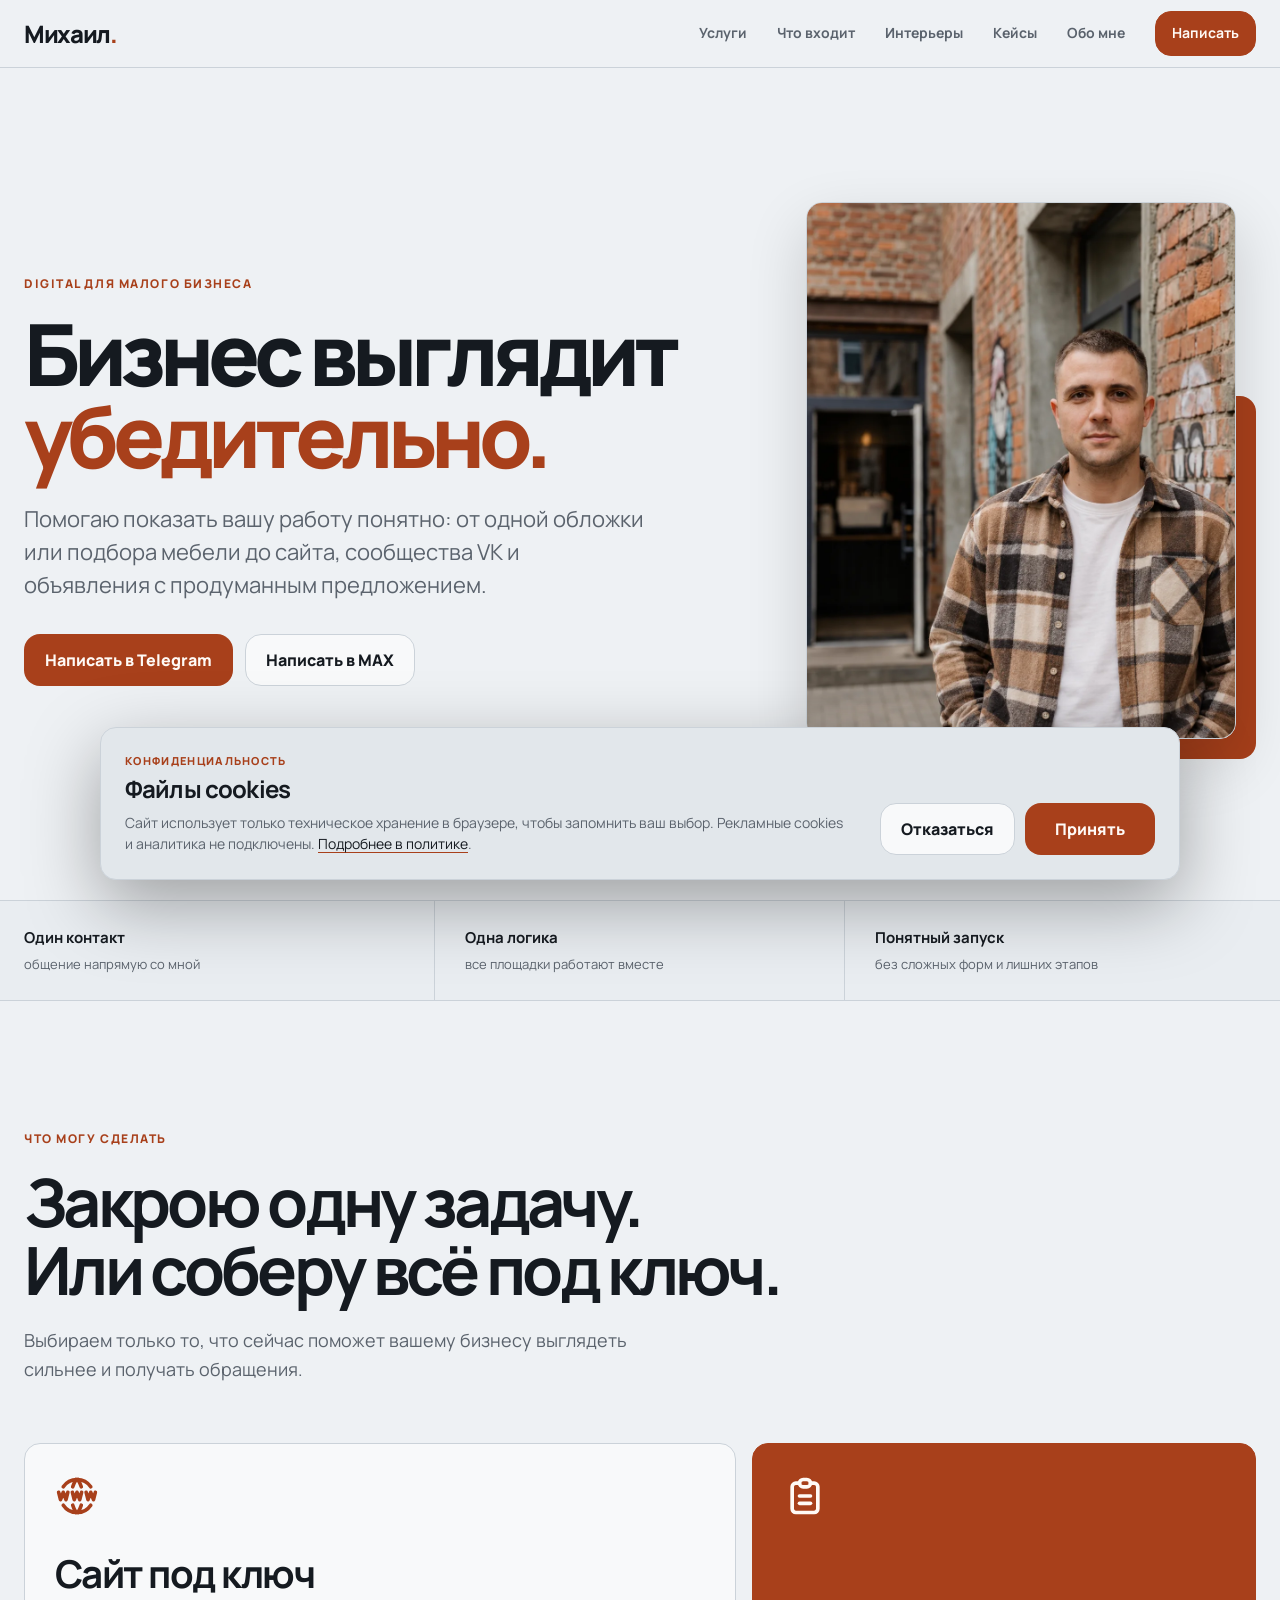
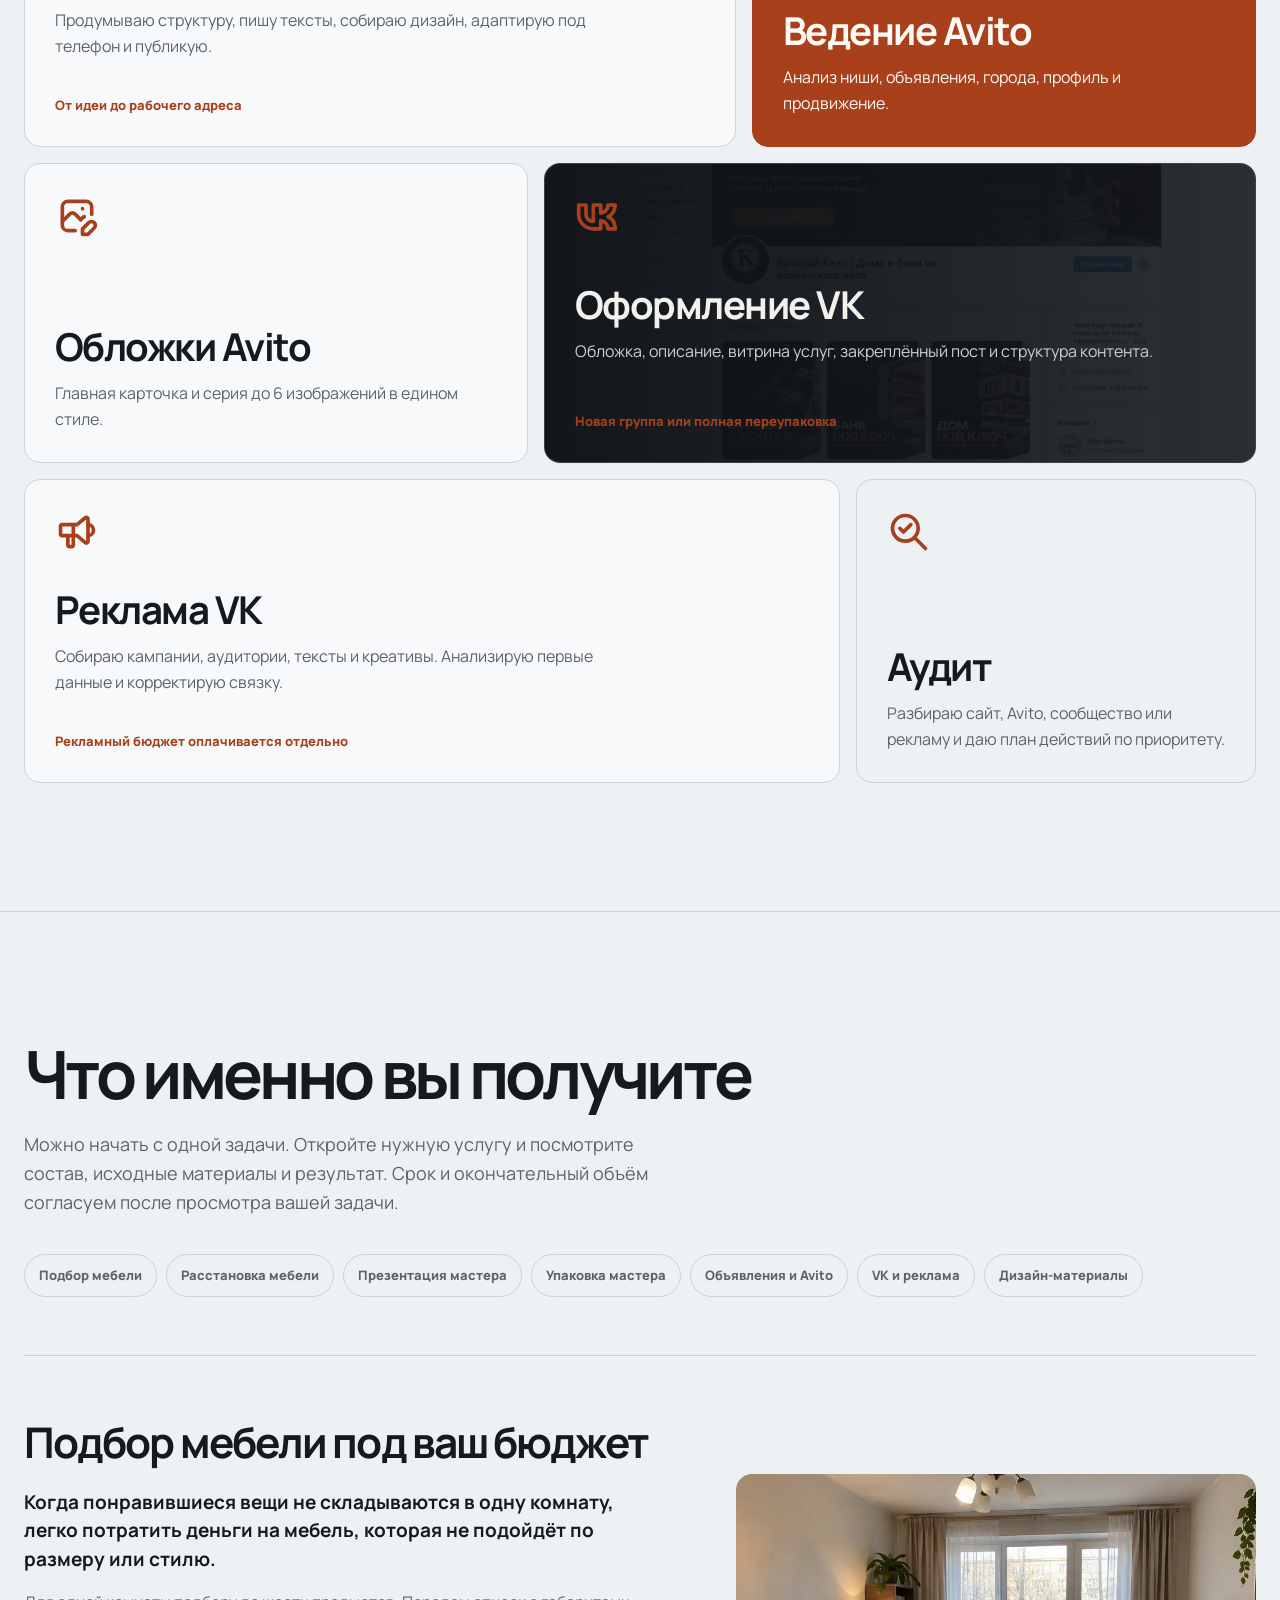
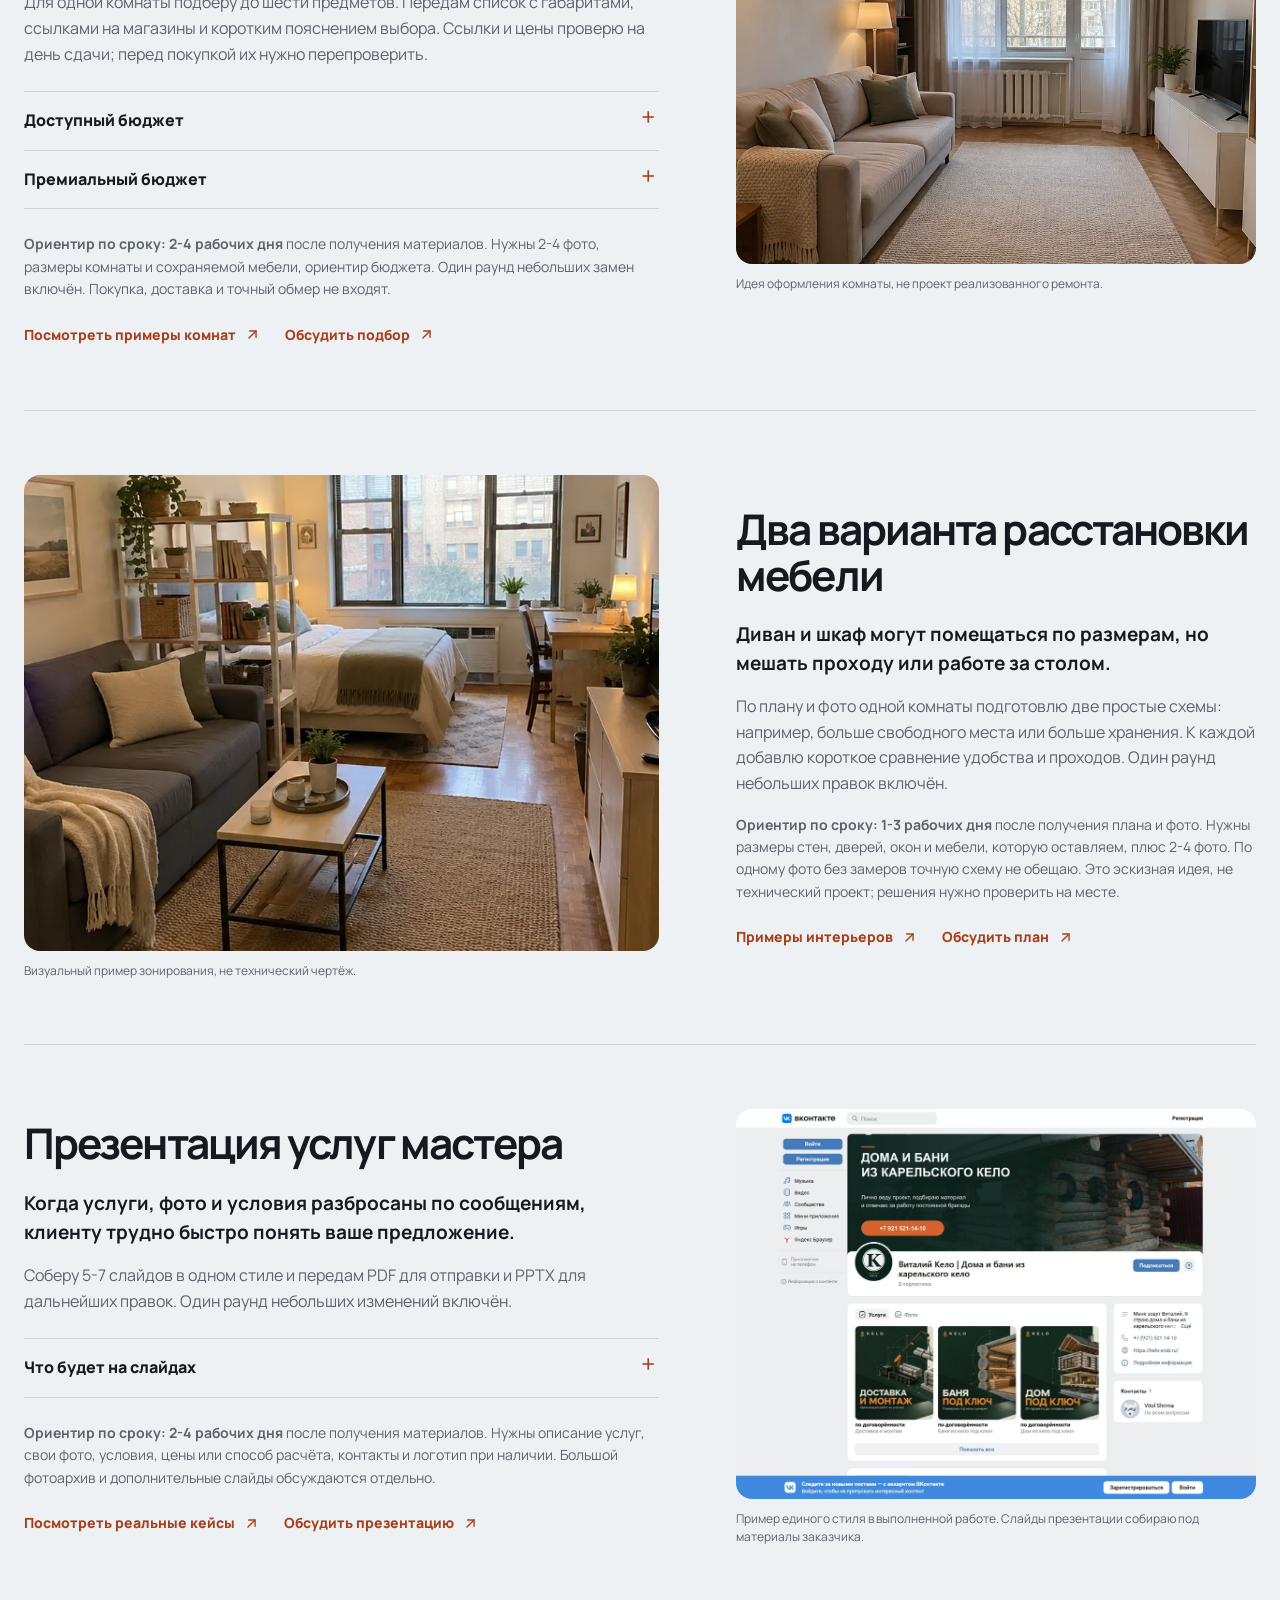
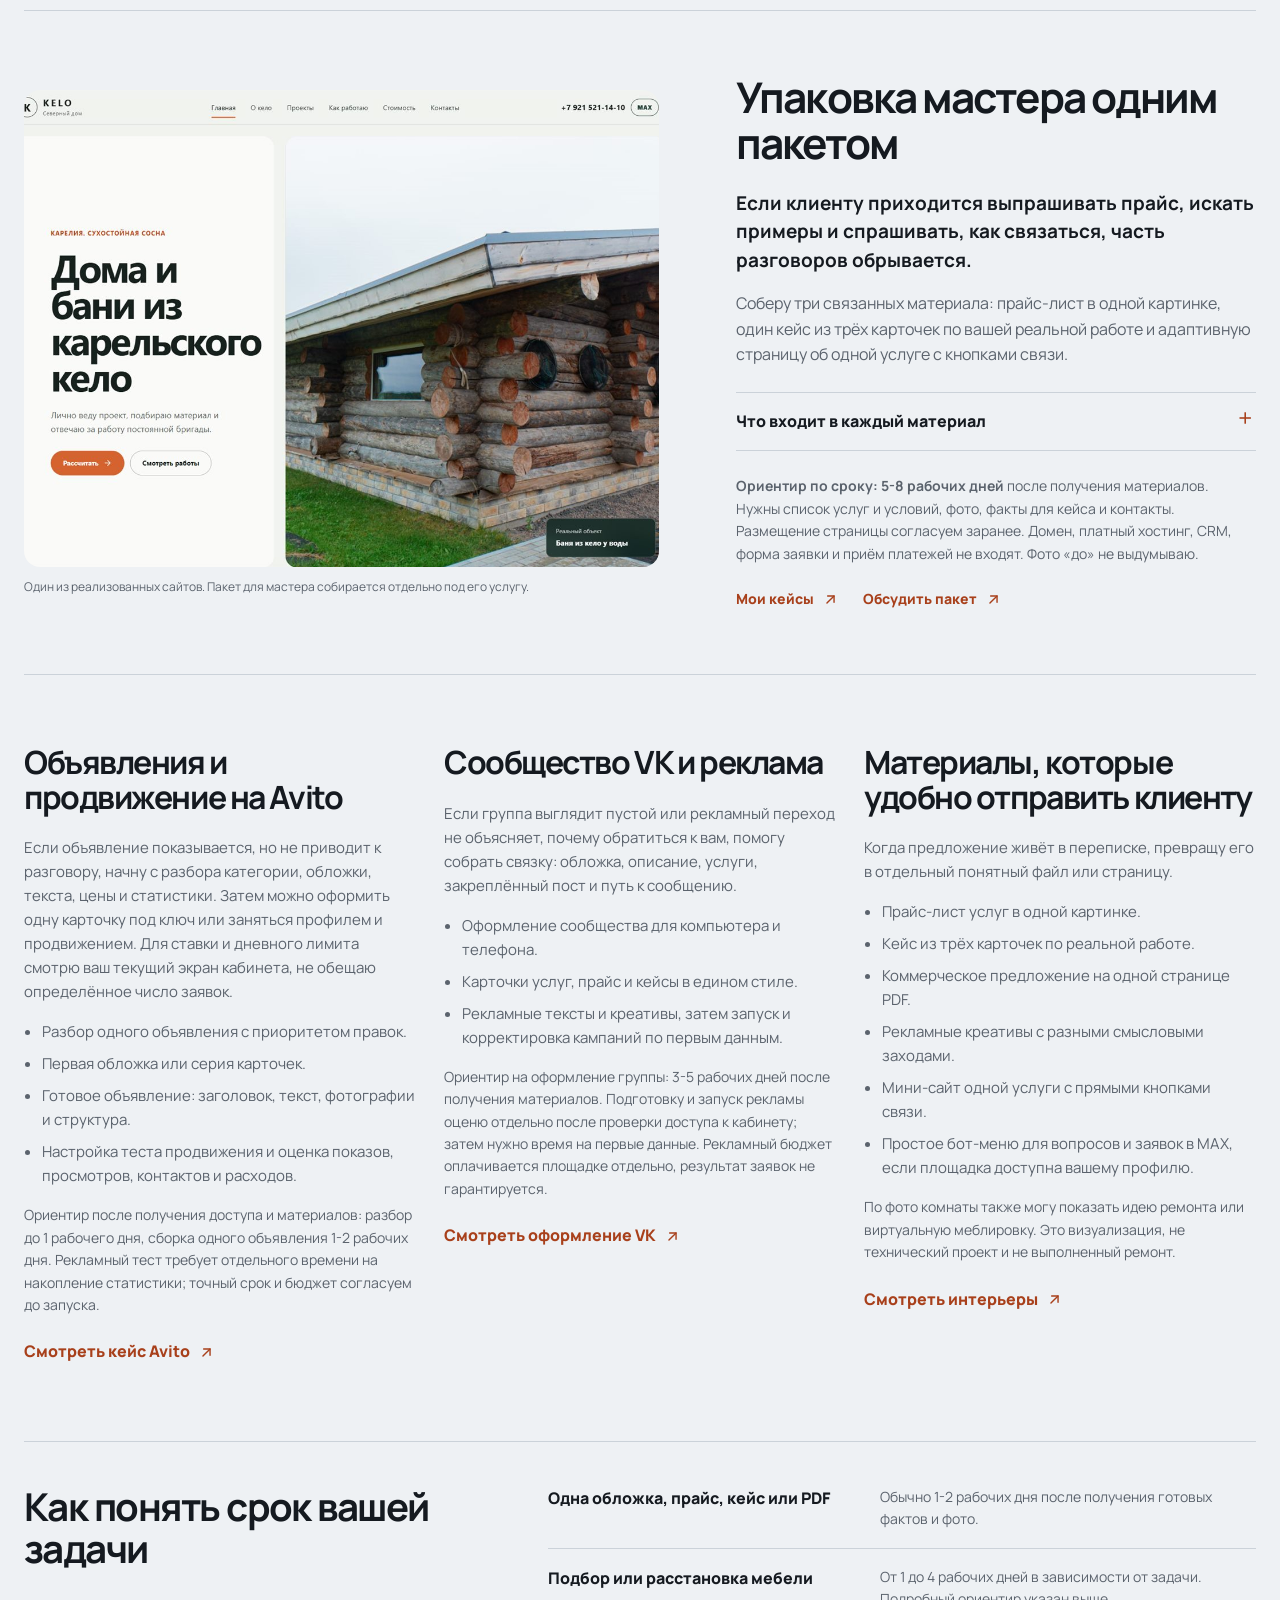
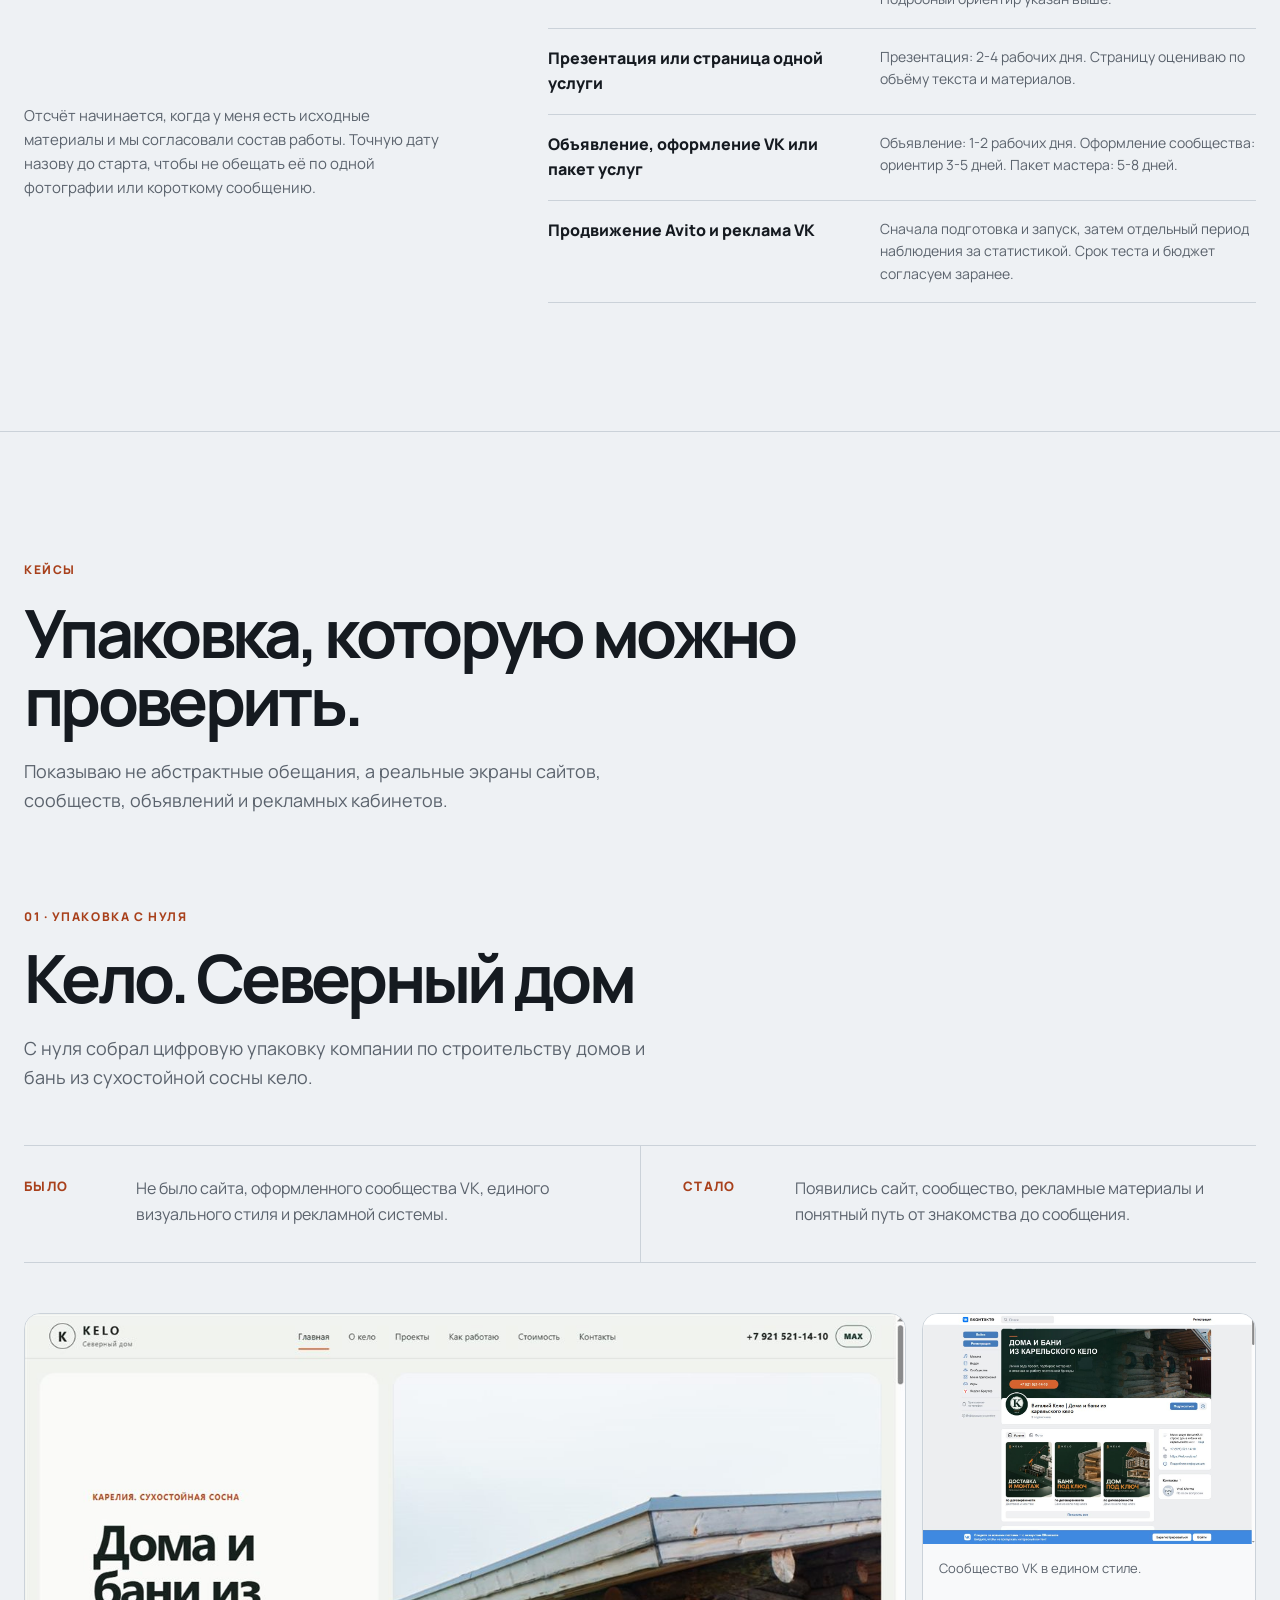
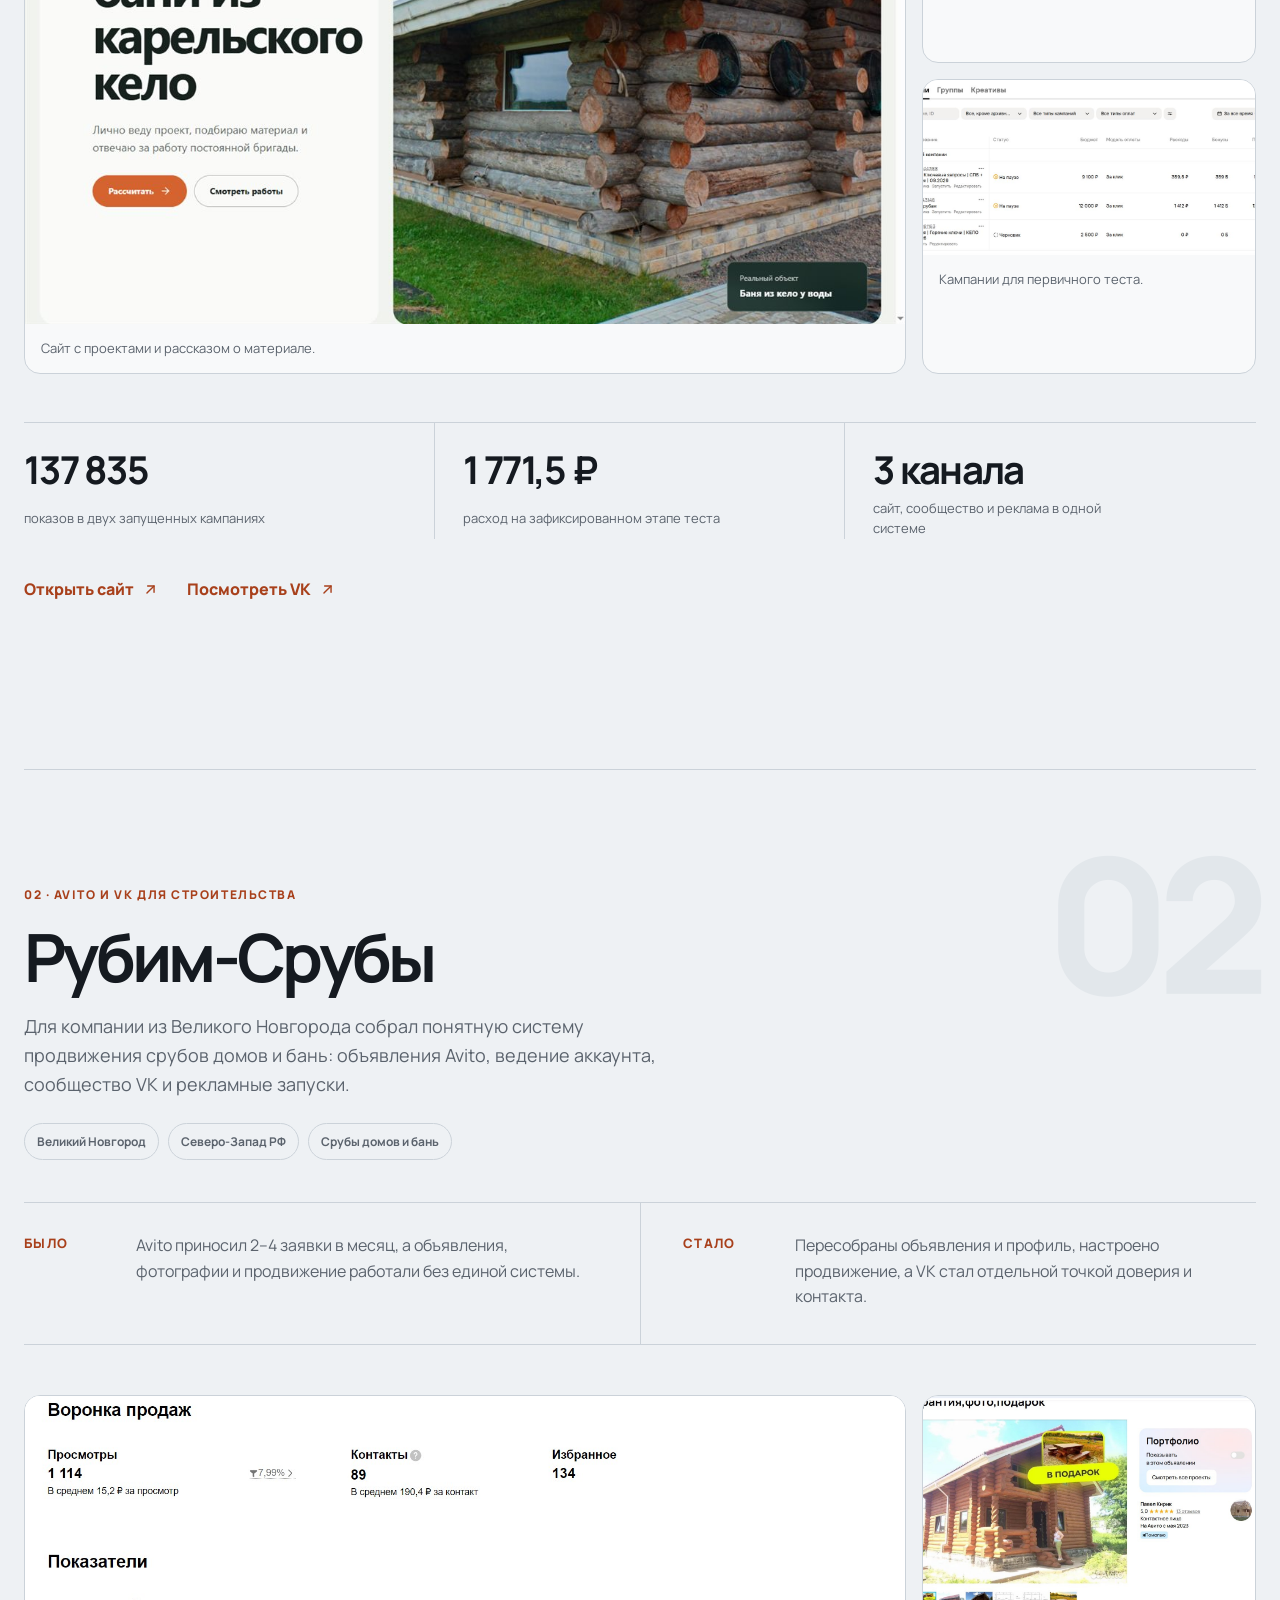
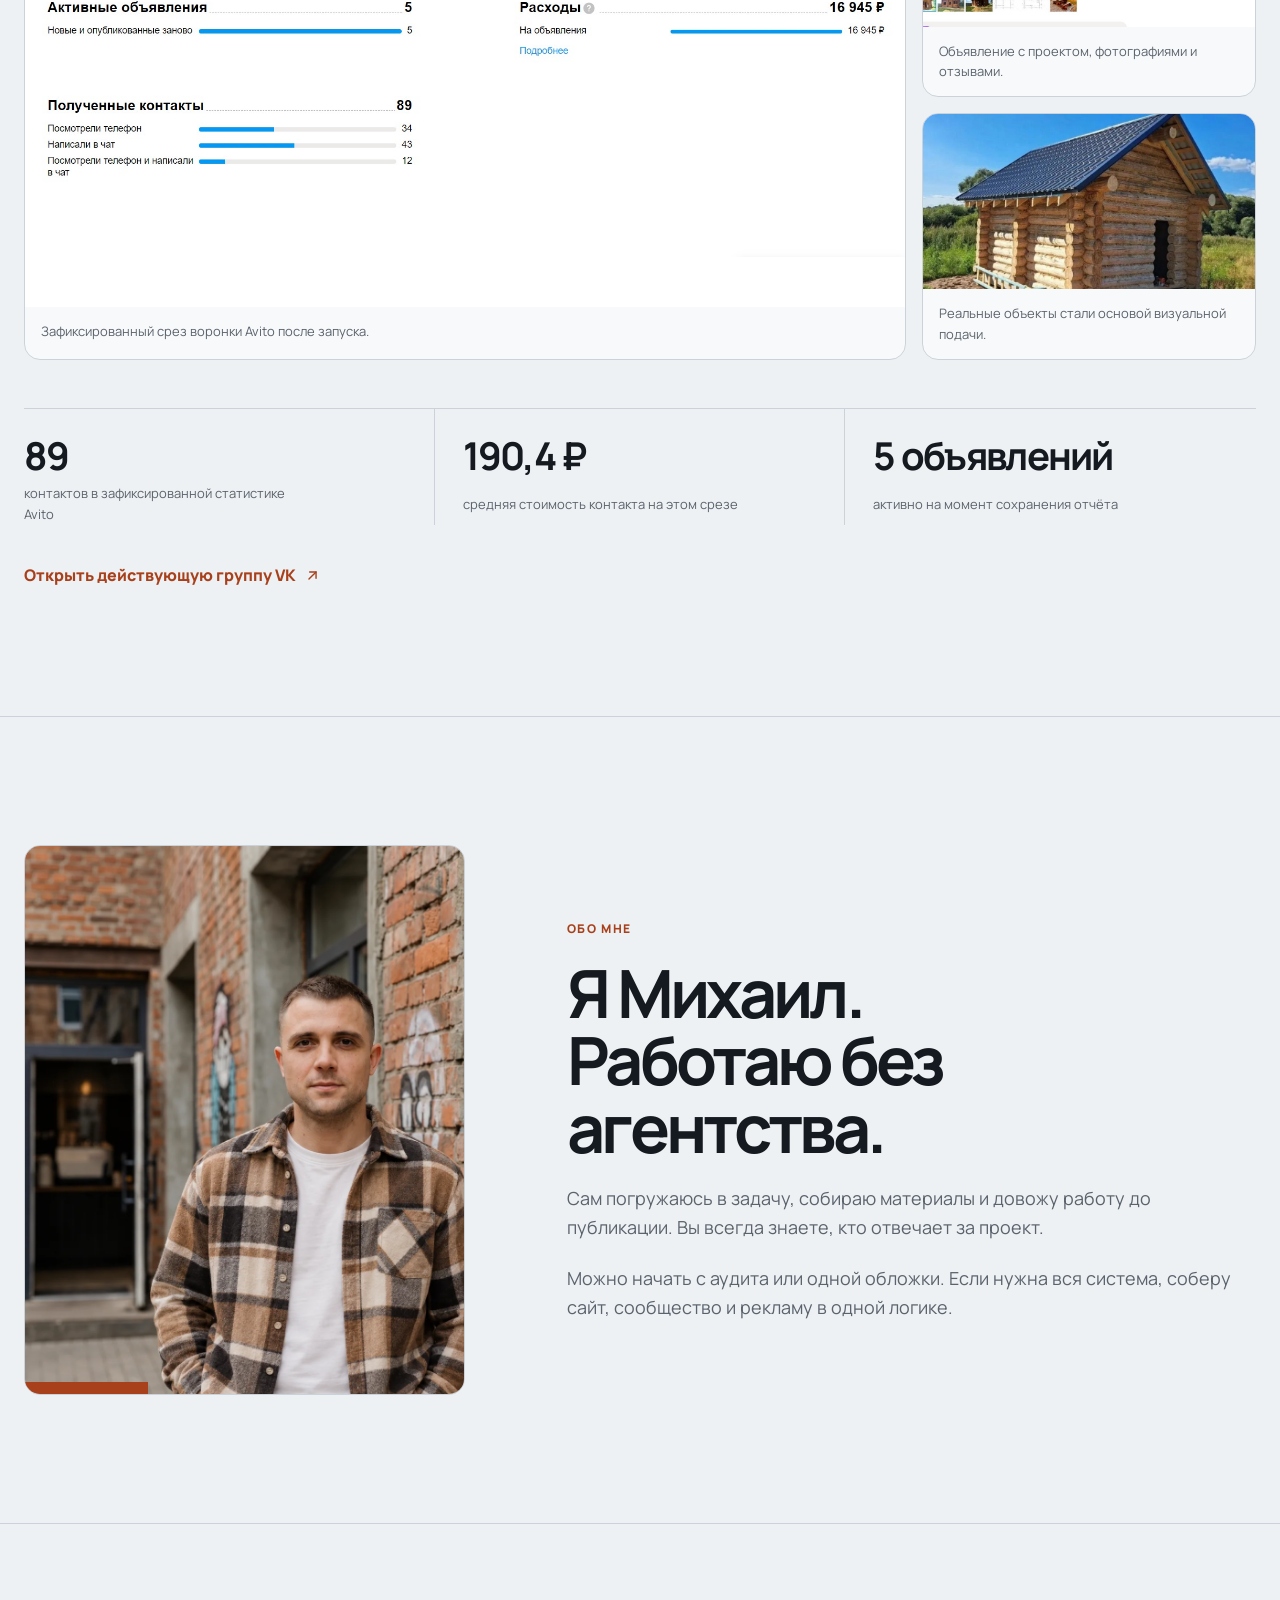
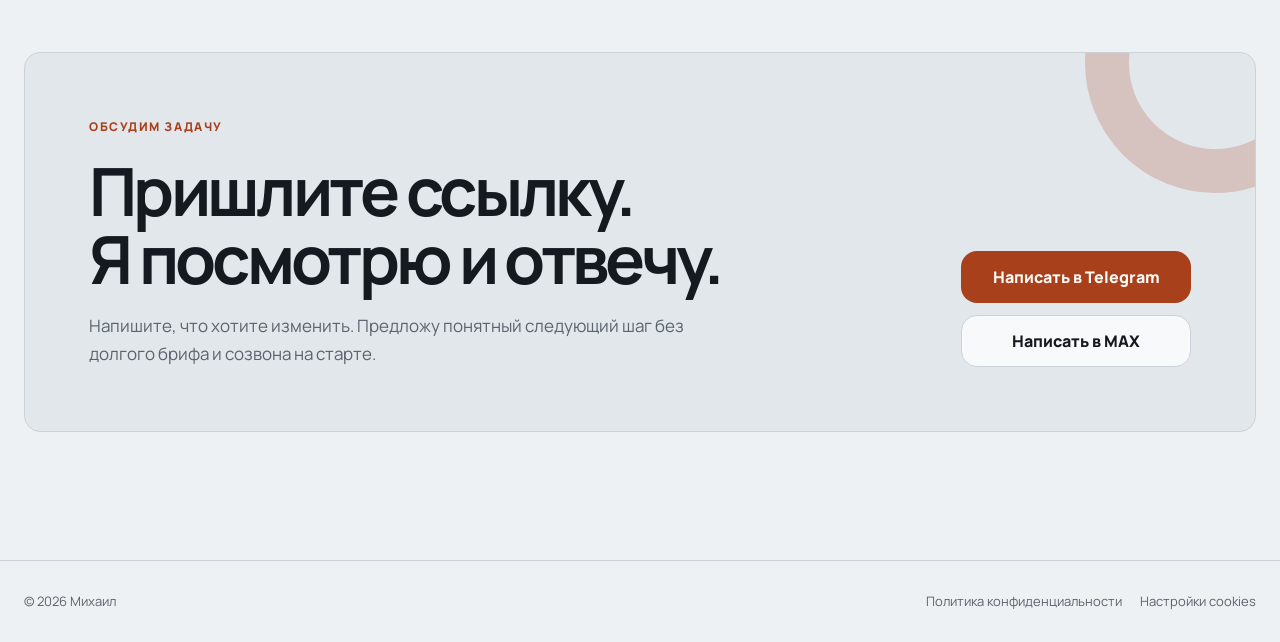
==== commit d0e6af86: "Replace about portrait with approved cafe photo" ====
--- a/index.html
+++ b/index.html
@@ -276,7 +276,7 @@
 
     <section class="section about" id="about">
       <div class="shell about-grid">
-        <figure class="about-photo"><img src="assets/images/mikhail-work.jpg" width="900" height="900" loading="lazy" alt="Михаил работает над проектом за столом"></figure>
+        <figure class="about-photo"><img src="assets/images/mikhail-cafe-approved.webp" width="1000" height="1200" loading="lazy" alt="Михаил у кирпичной кофейни в клетчатой рубашке"></figure>
         <div class="about-copy">
           <p class="kicker">Обо мне</p>
           <h2>Я Михаил.<br>Работаю без агентства.</h2>
